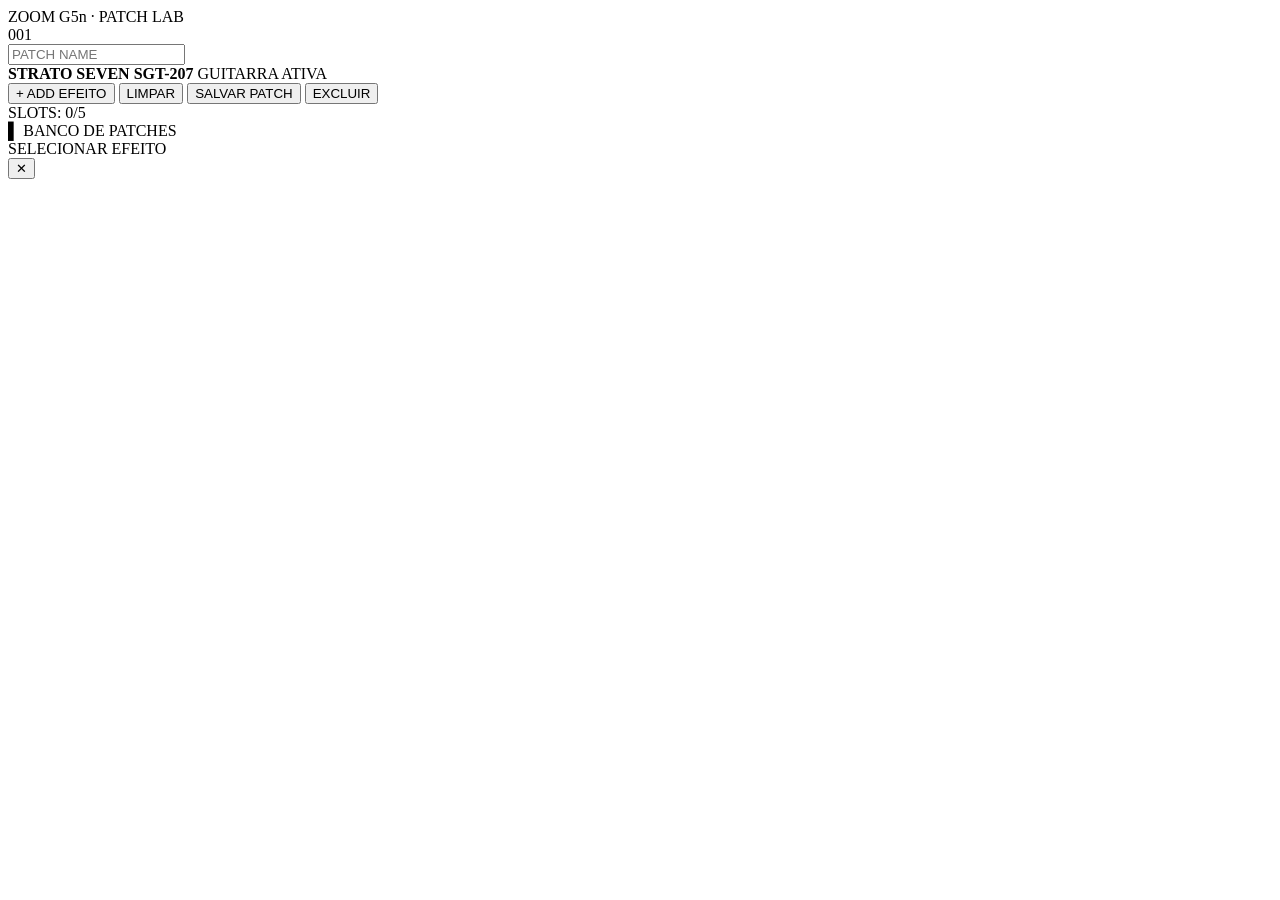
==== index.html @ 00cd1d04 "Update and rename Simulador G5n.html to index.html" ====
<!DOCTYPE html>
<html lang="pt-BR">
<head>
  <meta charset="UTF-8" />
  <meta name="viewport" content="width=device-width, initial-scale=1.0" />
  <title>ZOOM G5n · Patch Lab</title>
  <link rel="stylesheet" href="styles.css" />
</head>
<body>

  <!-- ═══════════════════════════════════════════════════════
       TOPBAR
       ═══════════════════════════════════════════════════════ -->
  <header class="topbar">

    <div class="logo">ZOOM <span>G5n</span> · PATCH LAB</div>

    <div class="patch-name-area">
      <div class="patch-num" id="currentPatchNum">001</div>
      <input
        class="patch-name-input"
        id="patchNameInput"
        type="text"
        placeholder="PATCH NAME"
        maxlength="16"
        autocomplete="off"
        spellcheck="false"
      />
    </div>

    <div class="guitar-badge">
      <strong>STRATO SEVEN SGT-207</strong>
      GUITARRA ATIVA
    </div>

  </header>


  <!-- ═══════════════════════════════════════════════════════
       SIGNAL CHAIN
       ═══════════════════════════════════════════════════════ -->
  <section class="signal-chain" id="signalChain">
    <!-- Renderizado por app.js → renderChain() -->
  </section>


  <!-- ═══════════════════════════════════════════════════════
       BARRA DE CONTROLES
       ═══════════════════════════════════════════════════════ -->
  <div class="controls-row">
    <button class="btn primary" onclick="addSlot()">+ ADD EFEITO</button>
    <button class="btn"         onclick="clearChain()">LIMPAR</button>
    <button class="btn"         onclick="savePatch()">SALVAR PATCH</button>
    <button class="btn danger"  onclick="deleteCurrentPatch()">EXCLUIR</button>

    <div class="slot-counter">
      <span class="slot-counter-label">SLOTS:</span>
      <span class="slot-counter-val" id="slotCount">0/5</span>
    </div>
  </div>


  <!-- ═══════════════════════════════════════════════════════
       BANCO DE PATCHES
       ═══════════════════════════════════════════════════════ -->
  <section class="patch-bank">
    <div class="section-title">▌ BANCO DE PATCHES</div>
    <div class="patch-list" id="patchList">
      <!-- Renderizado por app.js → renderPatchList() -->
    </div>
  </section>


  <!-- ═══════════════════════════════════════════════════════
       MODAL — SELETOR DE EFEITOS
       ═══════════════════════════════════════════════════════ -->
  <div class="modal-overlay hidden" id="modalOverlay">
    <div class="modal" role="dialog" aria-modal="true" aria-label="Selecionar Efeito">

      <div class="modal-header">
        <div class="modal-title">SELECIONAR EFEITO</div>
        <button class="modal-close" onclick="closeModal()" aria-label="Fechar">✕</button>
      </div>

      <!-- Filtros de categoria -->
      <div class="modal-cats" id="modalCats">
        <!-- Renderizado por app.js → renderModalCats() -->
      </div>

      <!-- Grid de efeitos -->
      <div class="fx-grid" id="fxGrid">
        <!-- Renderizado por app.js → renderFxGrid() -->
      </div>

    </div>
  </div>


  <!-- ═══════════════════════════════════════════════════════
       SCRIPTS  (ordem importa)
       ═══════════════════════════════════════════════════════ -->
  <script src="fx-database.js"></script>
  <script src="patches.js"></script>
  <script src="app.js"></script>

</body>
</html>
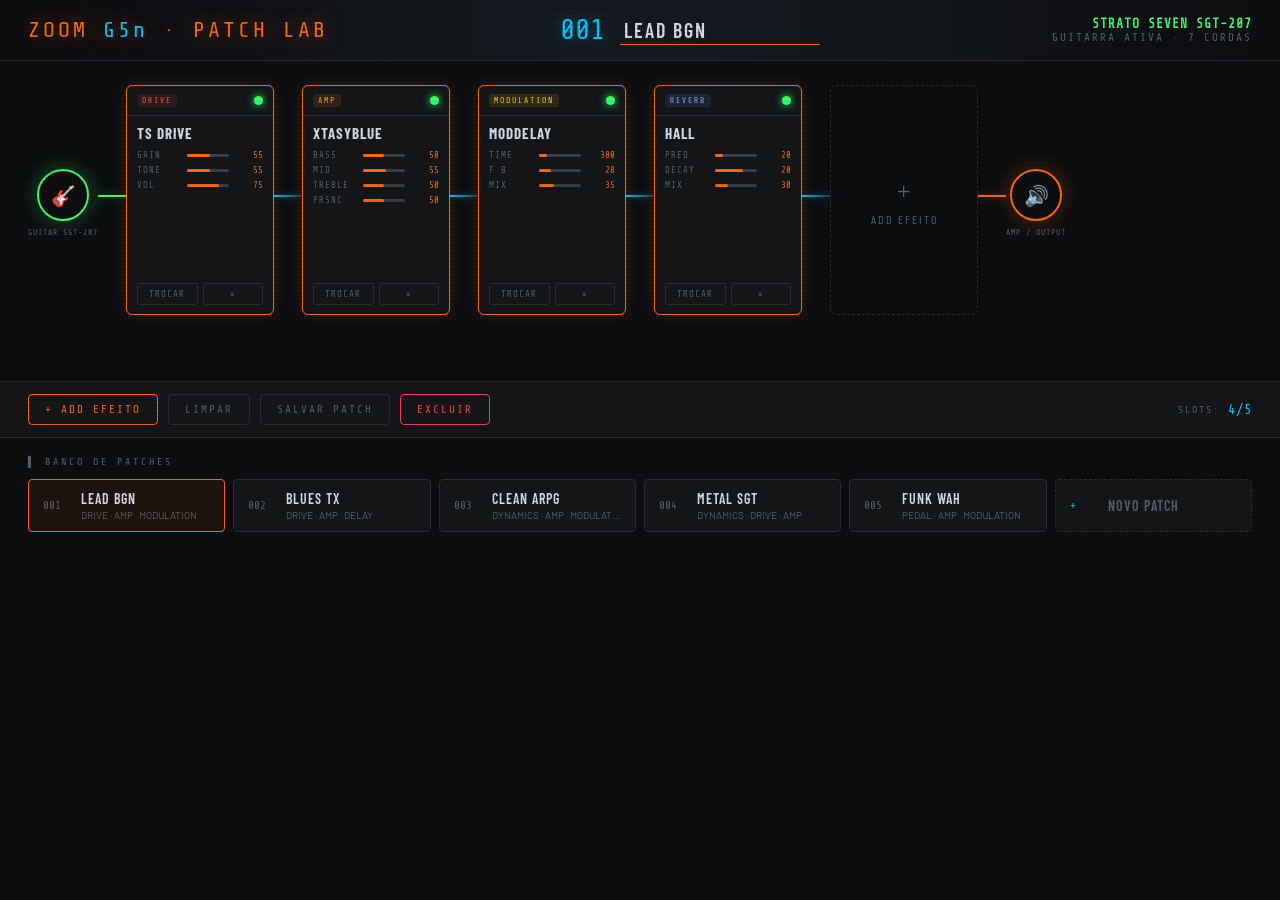
==== commit 3a4715ac: "Update index.html" ====
--- a/index.html
+++ b/index.html
@@ -8,97 +8,55 @@
 </head>
 <body>
 
-  <!-- ═══════════════════════════════════════════════════════
-       TOPBAR
-       ═══════════════════════════════════════════════════════ -->
+  <!-- TOPBAR -->
   <header class="topbar">
-
     <div class="logo">ZOOM <span>G5n</span> · PATCH LAB</div>
-
     <div class="patch-name-area">
       <div class="patch-num" id="currentPatchNum">001</div>
-      <input
-        class="patch-name-input"
-        id="patchNameInput"
-        type="text"
-        placeholder="PATCH NAME"
-        maxlength="16"
-        autocomplete="off"
-        spellcheck="false"
-      />
+      <input class="patch-name-input" id="patchNameInput"
+             type="text" placeholder="PATCH NAME"
+             maxlength="16" autocomplete="off" spellcheck="false" />
     </div>
-
     <div class="guitar-badge">
       <strong>STRATO SEVEN SGT-207</strong>
-      GUITARRA ATIVA
+      GUITARRA ATIVA · 7 CORDAS
     </div>
-
   </header>
 
+  <!-- SIGNAL CHAIN -->
+  <section class="signal-chain" id="signalChain"></section>
 
-  <!-- ═══════════════════════════════════════════════════════
-       SIGNAL CHAIN
-       ═══════════════════════════════════════════════════════ -->
-  <section class="signal-chain" id="signalChain">
-    <!-- Renderizado por app.js → renderChain() -->
-  </section>
-
-
-  <!-- ═══════════════════════════════════════════════════════
-       BARRA DE CONTROLES
-       ═══════════════════════════════════════════════════════ -->
+  <!-- CONTROLS -->
   <div class="controls-row">
     <button class="btn primary" onclick="addSlot()">+ ADD EFEITO</button>
     <button class="btn"         onclick="clearChain()">LIMPAR</button>
     <button class="btn"         onclick="savePatch()">SALVAR PATCH</button>
     <button class="btn danger"  onclick="deleteCurrentPatch()">EXCLUIR</button>
-
     <div class="slot-counter">
       <span class="slot-counter-label">SLOTS:</span>
       <span class="slot-counter-val" id="slotCount">0/5</span>
     </div>
   </div>
 
-
-  <!-- ═══════════════════════════════════════════════════════
-       BANCO DE PATCHES
-       ═══════════════════════════════════════════════════════ -->
+  <!-- PATCH BANK -->
   <section class="patch-bank">
     <div class="section-title">▌ BANCO DE PATCHES</div>
-    <div class="patch-list" id="patchList">
-      <!-- Renderizado por app.js → renderPatchList() -->
-    </div>
+    <div class="patch-list" id="patchList"></div>
   </section>
 
-
-  <!-- ═══════════════════════════════════════════════════════
-       MODAL — SELETOR DE EFEITOS
-       ═══════════════════════════════════════════════════════ -->
+  <!-- MODAL: SELETOR DE EFEITOS -->
   <div class="modal-overlay hidden" id="modalOverlay">
     <div class="modal" role="dialog" aria-modal="true" aria-label="Selecionar Efeito">
-
       <div class="modal-header">
         <div class="modal-title">SELECIONAR EFEITO</div>
         <button class="modal-close" onclick="closeModal()" aria-label="Fechar">✕</button>
       </div>
-
-      <!-- Filtros de categoria -->
-      <div class="modal-cats" id="modalCats">
-        <!-- Renderizado por app.js → renderModalCats() -->
-      </div>
-
-      <!-- Grid de efeitos -->
-      <div class="fx-grid" id="fxGrid">
-        <!-- Renderizado por app.js → renderFxGrid() -->
-      </div>
-
+      <div class="modal-cats" id="modalCats"></div>
+      <div class="fx-grid"    id="fxGrid"></div>
     </div>
   </div>
 
-
-  <!-- ═══════════════════════════════════════════════════════
-       SCRIPTS  (ordem importa)
-       ═══════════════════════════════════════════════════════ -->
+  <!-- SCRIPTS (ordem importa) -->
   <script src="fx-database.js"></script>
   <script src="patches.js"></script>
   <script src="app.js"></script>
--- a/styles.css
+++ b/styles.css
@@ -0,0 +1,635 @@
+/* =============================================================
+   styles.css
+   ZOOM G5n Patch Lab — Estilos principais
+   ============================================================= */
+
+@import url('https://fonts.googleapis.com/css2?family=Share+Tech+Mono&family=Barlow+Condensed:wght@300;400;600;700;900&family=Barlow:wght@300;400;500&display=swap');
+
+/* ─── VARIÁVEIS ─────────────────────────────────────────────── */
+:root {
+  --bg:          #0d0e10;
+  --panel:       #141618;
+  --panel2:      #1a1c1f;
+  --border:      #2a2d33;
+  --accent:      #ff6b00;
+  --accent2:     #00c8ff;
+  --green:       #39ff6a;
+  --red:         #ff3a5c;
+  --yellow:      #ffcc00;
+  --purple:      #cc88ff;
+  --text:        #d8dde8;
+  --muted:       #5a606e;
+  --knob-bg:     #222529;
+  --knob-ring:   #3a3f48;
+  --radius:      6px;
+  --mono:        'Share Tech Mono', monospace;
+  --cond:        'Barlow Condensed', sans-serif;
+  --sans:        'Barlow', sans-serif;
+}
+
+/* ─── RESET & BASE ───────────────────────────────────────────── */
+*, *::before, *::after { box-sizing: border-box; margin: 0; padding: 0; }
+
+html { scroll-behavior: smooth; }
+
+body {
+  background: var(--bg);
+  color: var(--text);
+  font-family: var(--sans);
+  min-height: 100vh;
+  overflow-x: hidden;
+}
+
+/* SCANLINE OVERLAY */
+body::before {
+  content: '';
+  position: fixed; inset: 0;
+  background: repeating-linear-gradient(
+    0deg,
+    transparent,
+    transparent 2px,
+    rgba(0,0,0,0.07) 2px,
+    rgba(0,0,0,0.07) 4px
+  );
+  pointer-events: none;
+  z-index: 9999;
+}
+
+/* ─── TOPBAR ─────────────────────────────────────────────────── */
+.topbar {
+  background: linear-gradient(90deg, #0d0e10 0%, #161a20 50%, #0d0e10 100%);
+  border-bottom: 1px solid var(--border);
+  padding: 14px 28px;
+  display: flex;
+  align-items: center;
+  justify-content: space-between;
+  gap: 16px;
+  flex-wrap: wrap;
+  position: sticky;
+  top: 0;
+  z-index: 100;
+}
+
+.logo {
+  font-family: var(--mono);
+  font-size: 22px;
+  letter-spacing: 3px;
+  color: var(--accent);
+  text-shadow: 0 0 20px rgba(255,107,0,0.5);
+  white-space: nowrap;
+}
+.logo span { color: var(--accent2); }
+
+.guitar-badge {
+  font-family: var(--mono);
+  font-size: 11px;
+  color: var(--muted);
+  letter-spacing: 2px;
+  text-align: right;
+}
+.guitar-badge strong {
+  color: var(--green);
+  font-size: 13px;
+  display: block;
+  letter-spacing: 1px;
+}
+
+.patch-name-area {
+  display: flex;
+  align-items: center;
+  gap: 12px;
+}
+
+.patch-num {
+  font-family: var(--mono);
+  font-size: 28px;
+  color: var(--accent2);
+  text-shadow: 0 0 15px rgba(0,200,255,0.4);
+  min-width: 48px;
+}
+
+.patch-name-input {
+  background: transparent;
+  border: none;
+  border-bottom: 1px solid var(--accent);
+  color: var(--text);
+  font-family: var(--cond);
+  font-size: 20px;
+  font-weight: 600;
+  letter-spacing: 2px;
+  text-transform: uppercase;
+  width: 200px;
+  outline: none;
+  padding: 2px 4px;
+  transition: border-color 0.2s;
+}
+.patch-name-input:focus { border-bottom-color: var(--accent2); }
+.patch-name-input::placeholder { color: var(--muted); }
+
+/* ─── SIGNAL CHAIN ───────────────────────────────────────────── */
+.signal-chain {
+  padding: 24px 28px;
+  display: flex;
+  align-items: flex-start;
+  gap: 0;
+  overflow-x: auto;
+  min-height: 320px;
+  scrollbar-width: thin;
+  scrollbar-color: var(--border) transparent;
+}
+.signal-chain::-webkit-scrollbar { height: 4px; }
+.signal-chain::-webkit-scrollbar-track { background: transparent; }
+.signal-chain::-webkit-scrollbar-thumb { background: var(--border); border-radius: 2px; }
+
+/* ─── NODES (input/output) ───────────────────────────────────── */
+.node-wrap {
+  display: flex;
+  flex-direction: column;
+  align-items: center;
+  flex-shrink: 0;
+  gap: 6px;
+}
+
+.input-node,
+.output-node {
+  width: 52px;
+  height: 52px;
+  border-radius: 50%;
+  display: flex;
+  align-items: center;
+  justify-content: center;
+  font-size: 20px;
+  margin-top: 84px;
+  flex-shrink: 0;
+}
+.input-node {
+  border: 2px solid var(--green);
+  color: var(--green);
+  box-shadow: 0 0 20px rgba(57,255,106,0.3);
+}
+.output-node {
+  border: 2px solid var(--accent);
+  color: var(--accent);
+  box-shadow: 0 0 20px rgba(255,107,0,0.3);
+}
+
+.node-label {
+  font-family: var(--mono);
+  font-size: 8px;
+  color: var(--muted);
+  text-align: center;
+  letter-spacing: 1px;
+  line-height: 1.5;
+}
+
+/* ─── CONNECTORS ─────────────────────────────────────────────── */
+.connector,
+.connector-start,
+.connector-end {
+  height: 2px;
+  flex-shrink: 0;
+  margin-top: 110px; /* alinha com meio dos blocos */
+}
+.connector       { width: 28px; background: linear-gradient(90deg, var(--border), var(--muted)); }
+.connector.active { background: linear-gradient(90deg, var(--accent2), rgba(0,200,255,0.3)); box-shadow: 0 0 8px rgba(0,200,255,0.4); }
+.connector-start { width: 28px; background: var(--green); box-shadow: 0 0 10px rgba(57,255,106,0.5); }
+.connector-end   { width: 28px; background: var(--accent); box-shadow: 0 0 10px rgba(255,107,0,0.5); }
+
+/* ─── FX BLOCK ───────────────────────────────────────────────── */
+.chain-slot { display: flex; align-items: flex-start; flex-shrink: 0; }
+
+.fx-block {
+  width: 148px;
+  min-height: 230px;
+  background: var(--panel);
+  border: 1px solid var(--border);
+  border-radius: var(--radius);
+  display: flex;
+  flex-direction: column;
+  position: relative;
+  cursor: default;
+  overflow: hidden;
+  transition: border-color 0.2s, box-shadow 0.2s;
+}
+.fx-block:hover       { border-color: var(--accent2); box-shadow: 0 0 20px rgba(0,200,255,0.12); }
+.fx-block.on          { border-color: var(--accent);  box-shadow: 0 0 14px rgba(255,107,0,0.18); }
+.fx-block.on:hover    { border-color: var(--accent);  }
+.fx-block.empty       { border-style: dashed; background: rgba(255,255,255,0.015); cursor: default; }
+.fx-block.empty:hover { border-color: var(--muted); box-shadow: none; }
+
+/* header */
+.fx-header {
+  padding: 8px 10px;
+  border-bottom: 1px solid var(--border);
+  display: flex;
+  align-items: center;
+  justify-content: space-between;
+}
+
+/* categoria badge */
+.fx-category {
+  font-family: var(--mono);
+  font-size: 8px;
+  letter-spacing: 2px;
+  text-transform: uppercase;
+  padding: 2px 5px;
+  border-radius: 3px;
+}
+.cat-dynamics   { background: rgba(57,255,106,0.12);  color: var(--green);  }
+.cat-filter     { background: rgba(0,200,255,0.12);   color: var(--accent2);}
+.cat-drive      { background: rgba(255,60,60,0.12);   color: #ff5555;       }
+.cat-amp        { background: rgba(255,150,0,0.12);   color: #ffaa00;       }
+.cat-cabinet    { background: rgba(180,100,255,0.12); color: var(--purple); }
+.cat-modulation { background: rgba(255,200,0,0.12);   color: var(--yellow); }
+.cat-sfx        { background: rgba(255,50,150,0.12);  color: #ff4499;       }
+.cat-delay      { background: rgba(0,200,255,0.12);   color: var(--accent2);}
+.cat-reverb     { background: rgba(100,150,255,0.12); color: #88aaff;       }
+.cat-pedal      { background: rgba(255,107,0,0.12);   color: var(--accent); }
+.cat-rhythm     { background: rgba(57,255,106,0.12);  color: var(--green);  }
+.cat-looper     { background: rgba(255,107,0,0.12);   color: var(--accent); }
+
+/* LED power */
+.power-led {
+  width: 9px; height: 9px;
+  border-radius: 50%;
+  background: var(--muted);
+  border: none;
+  cursor: pointer;
+  transition: background 0.15s, box-shadow 0.15s;
+  flex-shrink: 0;
+}
+.power-led.on { background: var(--green); box-shadow: 0 0 8px var(--green); }
+
+/* nome do efeito */
+.fx-name {
+  font-family: var(--cond);
+  font-size: 15px;
+  font-weight: 700;
+  letter-spacing: 1px;
+  text-transform: uppercase;
+  padding: 8px 10px 4px;
+  color: var(--text);
+}
+
+/* knobs */
+.fx-knobs {
+  padding: 4px 10px 8px;
+  display: flex;
+  flex-direction: column;
+  gap: 5px;
+  flex: 1;
+}
+.knob-row {
+  display: flex;
+  align-items: center;
+  gap: 6px;
+}
+.knob-label {
+  font-family: var(--mono);
+  font-size: 9px;
+  color: var(--muted);
+  letter-spacing: 1px;
+  width: 44px;
+  text-transform: uppercase;
+  flex-shrink: 0;
+  overflow: hidden;
+  text-overflow: ellipsis;
+  white-space: nowrap;
+}
+.knob-track {
+  flex: 1;
+  height: 3px;
+  background: var(--knob-ring);
+  border-radius: 2px;
+  position: relative;
+  cursor: ew-resize;
+  user-select: none;
+}
+.knob-fill {
+  height: 100%;
+  background: var(--accent2);
+  border-radius: 2px;
+  transition: width 0.06s;
+  pointer-events: none;
+}
+.fx-block.on .knob-fill { background: var(--accent); }
+
+.knob-val {
+  font-family: var(--mono);
+  font-size: 9px;
+  color: var(--accent2);
+  width: 28px;
+  text-align: right;
+  flex-shrink: 0;
+}
+.fx-block.on .knob-val { color: var(--accent); }
+
+/* action buttons inside block */
+.fx-actions {
+  padding: 0 10px 9px;
+  display: flex;
+  gap: 5px;
+}
+.fx-action-btn {
+  font-family: var(--mono);
+  font-size: 9px;
+  letter-spacing: 1px;
+  padding: 5px 6px;
+  border: 1px solid var(--border);
+  border-radius: 3px;
+  background: transparent;
+  color: var(--muted);
+  cursor: pointer;
+  text-transform: uppercase;
+  transition: border-color 0.15s, color 0.15s;
+  flex: 1;
+}
+.fx-action-btn:hover      { border-color: var(--accent2); color: var(--accent2); }
+.fx-action-btn.rm:hover   { border-color: var(--red);     color: var(--red);     }
+
+/* ─── ADD BUTTON ─────────────────────────────────────────────── */
+.add-btn {
+  width: 148px;
+  min-height: 230px;
+  border: 1px dashed var(--border);
+  border-radius: var(--radius);
+  background: transparent;
+  color: var(--muted);
+  cursor: pointer;
+  display: flex;
+  flex-direction: column;
+  align-items: center;
+  justify-content: center;
+  gap: 8px;
+  transition: border-color 0.2s, color 0.2s, box-shadow 0.2s;
+  font-family: var(--cond);
+  font-size: 12px;
+  letter-spacing: 2px;
+  text-transform: uppercase;
+}
+.add-btn:hover {
+  border-color: var(--accent2);
+  color: var(--accent2);
+  box-shadow: 0 0 20px rgba(0,200,255,0.08);
+}
+.add-btn .plus { font-size: 30px; font-weight: 300; line-height: 1; }
+
+/* ─── CONTROLS ROW ───────────────────────────────────────────── */
+.controls-row {
+  padding: 12px 28px;
+  display: flex;
+  align-items: center;
+  gap: 10px;
+  border-top: 1px solid var(--border);
+  background: var(--panel);
+  flex-wrap: wrap;
+}
+
+.slot-counter {
+  margin-left: auto;
+  display: flex;
+  align-items: center;
+  gap: 8px;
+}
+.slot-counter-label {
+  font-family: var(--mono);
+  font-size: 10px;
+  color: var(--muted);
+  letter-spacing: 2px;
+}
+.slot-counter-val {
+  font-family: var(--mono);
+  font-size: 14px;
+  color: var(--accent2);
+}
+
+/* ─── BOTÕES GENÉRICOS ───────────────────────────────────────── */
+.btn {
+  font-family: var(--mono);
+  font-size: 11px;
+  letter-spacing: 2px;
+  text-transform: uppercase;
+  padding: 8px 16px;
+  border: 1px solid var(--border);
+  border-radius: 4px;
+  background: transparent;
+  color: var(--muted);
+  cursor: pointer;
+  transition: border-color 0.2s, color 0.2s, background 0.2s;
+  white-space: nowrap;
+}
+.btn:hover         { border-color: var(--accent2); color: var(--accent2); }
+.btn.primary       { border-color: var(--accent);  color: var(--accent);  }
+.btn.primary:hover { background: var(--accent); color: #000; border-color: var(--accent); }
+.btn.danger        { border-color: var(--red);  color: var(--red);  }
+.btn.danger:hover  { background: var(--red); color: #fff; border-color: var(--red); }
+.btn.success       { border-color: var(--green); color: var(--green); background: rgba(57,255,106,0.1); }
+
+/* ─── PATCH BANK ─────────────────────────────────────────────── */
+.patch-bank {
+  padding: 18px 28px 28px;
+  border-top: 1px solid var(--border);
+}
+
+.section-title {
+  font-family: var(--mono);
+  font-size: 10px;
+  letter-spacing: 3px;
+  color: var(--muted);
+  text-transform: uppercase;
+  margin-bottom: 12px;
+}
+
+.patch-list {
+  display: grid;
+  grid-template-columns: repeat(auto-fill, minmax(170px, 1fr));
+  gap: 8px;
+}
+
+.patch-item {
+  background: var(--panel);
+  border: 1px solid var(--border);
+  border-radius: 4px;
+  padding: 10px 14px;
+  cursor: pointer;
+  transition: border-color 0.15s, background 0.15s;
+  display: flex;
+  align-items: center;
+  gap: 10px;
+}
+.patch-item:hover  { border-color: var(--accent2); }
+.patch-item.active { border-color: var(--accent); background: rgba(255,107,0,0.07); }
+
+.patch-num-small {
+  font-family: var(--mono);
+  font-size: 11px;
+  color: var(--muted);
+  min-width: 28px;
+}
+.patch-item-info  { flex: 1; min-width: 0; }
+.patch-item-name {
+  font-family: var(--cond);
+  font-size: 14px;
+  font-weight: 600;
+  letter-spacing: 1px;
+  text-transform: uppercase;
+  color: var(--text);
+  white-space: nowrap;
+  overflow: hidden;
+  text-overflow: ellipsis;
+}
+.patch-item-fx {
+  font-size: 10px;
+  color: var(--muted);
+  white-space: nowrap;
+  overflow: hidden;
+  text-overflow: ellipsis;
+  margin-top: 2px;
+}
+.patch-item.new-patch { border-style: dashed; }
+.patch-item.new-patch .patch-num-small { color: var(--accent2); }
+.patch-item.new-patch .patch-item-name { color: var(--muted); }
+
+/* ─── MODAL ──────────────────────────────────────────────────── */
+.modal-overlay {
+  position: fixed; inset: 0;
+  background: rgba(0,0,0,0.85);
+  z-index: 1000;
+  display: flex;
+  align-items: center;
+  justify-content: center;
+  padding: 20px;
+  backdrop-filter: blur(4px);
+}
+.modal-overlay.hidden { display: none; }
+
+.modal {
+  background: var(--panel);
+  border: 1px solid var(--border);
+  border-radius: 8px;
+  width: 100%;
+  max-width: 780px;
+  max-height: 82vh;
+  overflow-y: auto;
+  box-shadow: 0 24px 64px rgba(0,0,0,0.7);
+  scrollbar-width: thin;
+  scrollbar-color: var(--border) transparent;
+}
+.modal::-webkit-scrollbar { width: 4px; }
+.modal::-webkit-scrollbar-thumb { background: var(--border); border-radius: 2px; }
+
+.modal-header {
+  padding: 16px 20px;
+  border-bottom: 1px solid var(--border);
+  display: flex;
+  align-items: center;
+  justify-content: space-between;
+  position: sticky; top: 0;
+  background: var(--panel);
+  z-index: 1;
+}
+.modal-title {
+  font-family: var(--cond);
+  font-size: 18px;
+  font-weight: 700;
+  letter-spacing: 2px;
+  text-transform: uppercase;
+  color: var(--accent2);
+}
+.modal-close {
+  background: none; border: none;
+  color: var(--muted);
+  font-size: 20px;
+  cursor: pointer; padding: 4px 10px;
+  transition: color 0.15s;
+  border-radius: 3px;
+}
+.modal-close:hover { color: var(--text); background: rgba(255,255,255,0.06); }
+
+.modal-cats {
+  display: flex;
+  gap: 6px;
+  padding: 12px 20px;
+  flex-wrap: wrap;
+  border-bottom: 1px solid var(--border);
+}
+.cat-filter-btn {
+  font-family: var(--mono);
+  font-size: 9px;
+  letter-spacing: 2px;
+  padding: 4px 11px;
+  border-radius: 20px;
+  border: 1px solid var(--border);
+  background: transparent;
+  color: var(--muted);
+  cursor: pointer;
+  transition: border-color 0.15s, color 0.15s;
+  text-transform: uppercase;
+}
+.cat-filter-btn:hover,
+.cat-filter-btn.active { border-color: var(--accent2); color: var(--accent2); }
+
+.fx-grid {
+  display: grid;
+  grid-template-columns: repeat(auto-fill, minmax(210px, 1fr));
+  gap: 8px;
+  padding: 16px 20px;
+}
+
+.fx-option {
+  background: var(--panel2);
+  border: 1px solid var(--border);
+  border-radius: var(--radius);
+  padding: 12px 14px;
+  cursor: pointer;
+  transition: border-color 0.15s, background 0.15s;
+}
+.fx-option:hover { border-color: var(--accent2); background: rgba(0,200,255,0.04); }
+
+.fx-option-name {
+  font-family: var(--cond);
+  font-size: 15px;
+  font-weight: 700;
+  letter-spacing: 1px;
+  text-transform: uppercase;
+  color: var(--text);
+  margin: 6px 0 3px;
+}
+.fx-option-desc {
+  font-size: 11px;
+  color: var(--muted);
+  line-height: 1.4;
+}
+
+/* ─── TOAST ──────────────────────────────────────────────────── */
+.toast {
+  position: fixed;
+  bottom: 28px;
+  left: 50%;
+  transform: translateX(-50%) translateY(20px);
+  background: var(--panel2);
+  border: 1px solid var(--green);
+  color: var(--green);
+  font-family: var(--mono);
+  font-size: 12px;
+  letter-spacing: 2px;
+  padding: 10px 22px;
+  border-radius: 4px;
+  z-index: 9000;
+  opacity: 0;
+  transition: opacity 0.25s, transform 0.25s;
+  pointer-events: none;
+  box-shadow: 0 0 20px rgba(57,255,106,0.2);
+}
+.toast.show { opacity: 1; transform: translateX(-50%) translateY(0); }
+
+/* ─── RESPONSIVE ─────────────────────────────────────────────── */
+@media (max-width: 640px) {
+  .topbar { padding: 12px 16px; }
+  .signal-chain { padding: 16px; }
+  .controls-row { padding: 10px 16px; }
+  .patch-bank { padding: 16px; }
+  .patch-name-input { width: 140px; }
+  .logo { font-size: 17px; }
+  .guitar-badge { display: none; }
+}
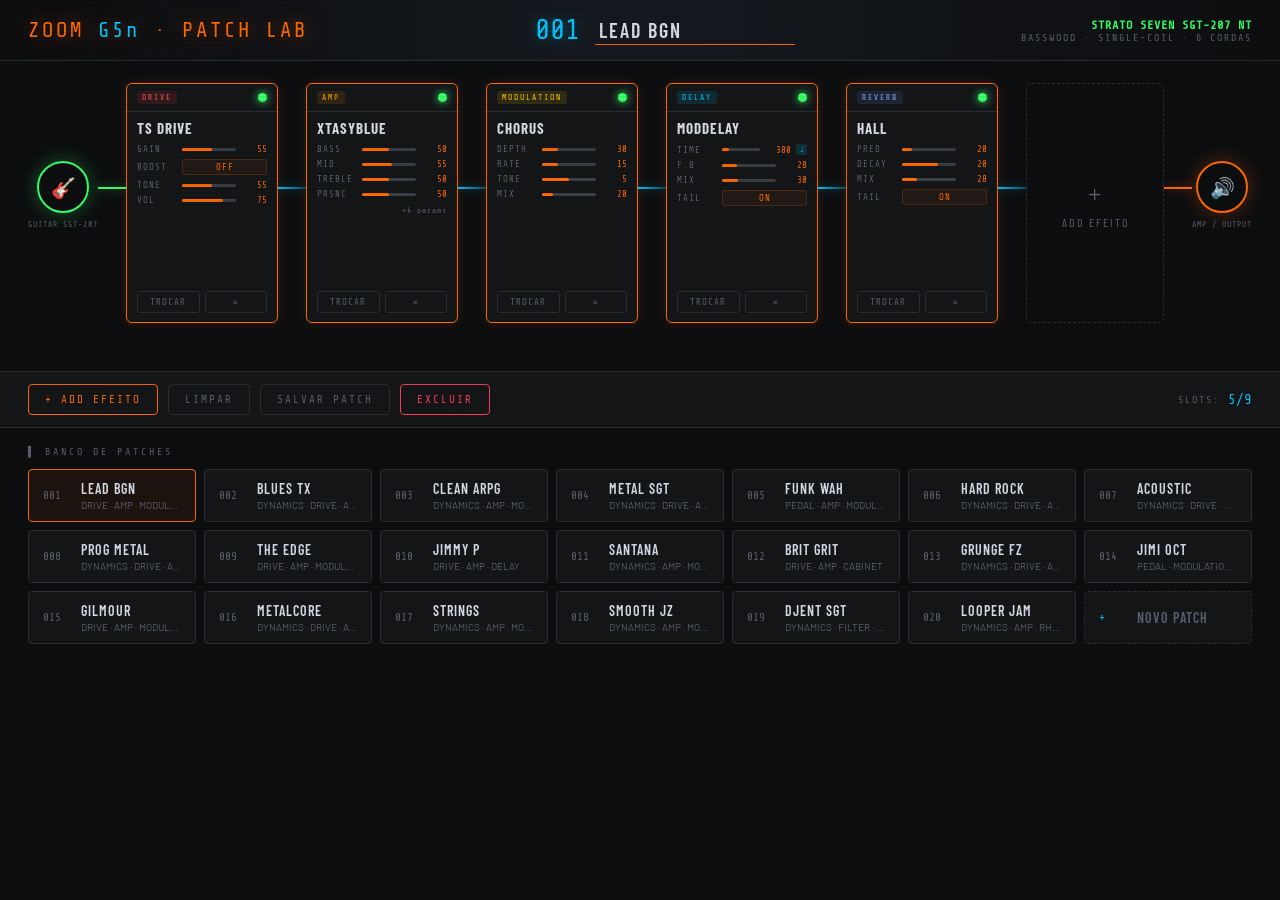
==== commit 7d49fa68: "Add files via upload" ====
--- a/index.html
+++ b/index.html
@@ -18,8 +18,8 @@
              maxlength="16" autocomplete="off" spellcheck="false" />
     </div>
     <div class="guitar-badge">
-      <strong>STRATO SEVEN SGT-207</strong>
-      GUITARRA ATIVA · 7 CORDAS
+      <strong>STRATO SEVEN SGT-207 NT</strong>
+      BASSWOOD · SINGLE-COIL · 6 CORDAS
     </div>
   </header>
 
@@ -34,7 +34,7 @@
     <button class="btn danger"  onclick="deleteCurrentPatch()">EXCLUIR</button>
     <div class="slot-counter">
       <span class="slot-counter-label">SLOTS:</span>
-      <span class="slot-counter-val" id="slotCount">0/5</span>
+      <span class="slot-counter-val" id="slotCount">0/9</span>
     </div>
   </div>
 
@@ -51,6 +51,11 @@
         <div class="modal-title">SELECIONAR EFEITO</div>
         <button class="modal-close" onclick="closeModal()" aria-label="Fechar">✕</button>
       </div>
+      <div class="modal-search">
+        <input type="search" id="fxSearch" class="fx-search-input"
+               placeholder="Buscar efeito por nome..." autocomplete="off"
+               oninput="onFxSearch(this.value)" />
+      </div>
       <div class="modal-cats" id="modalCats"></div>
       <div class="fx-grid"    id="fxGrid"></div>
     </div>
--- a/styles.css
+++ b/styles.css
@@ -1,37 +1,34 @@
 /* =============================================================
    styles.css
-   ZOOM G5n Patch Lab — Estilos principais
+   ZOOM G5n Patch Lab — Estilos completos
    ============================================================= */
 
 @import url('https://fonts.googleapis.com/css2?family=Share+Tech+Mono&family=Barlow+Condensed:wght@300;400;600;700;900&family=Barlow:wght@300;400;500&display=swap');
 
 /* ─── VARIÁVEIS ─────────────────────────────────────────────── */
 :root {
-  --bg:          #0d0e10;
-  --panel:       #141618;
-  --panel2:      #1a1c1f;
-  --border:      #2a2d33;
-  --accent:      #ff6b00;
-  --accent2:     #00c8ff;
-  --green:       #39ff6a;
-  --red:         #ff3a5c;
-  --yellow:      #ffcc00;
-  --purple:      #cc88ff;
-  --text:        #d8dde8;
-  --muted:       #5a606e;
-  --knob-bg:     #222529;
-  --knob-ring:   #3a3f48;
-  --radius:      6px;
-  --mono:        'Share Tech Mono', monospace;
-  --cond:        'Barlow Condensed', sans-serif;
-  --sans:        'Barlow', sans-serif;
-}
-
-/* ─── RESET & BASE ───────────────────────────────────────────── */
+  --bg:       #0d0e10;
+  --panel:    #141618;
+  --panel2:   #1a1c1f;
+  --border:   #2a2d33;
+  --accent:   #ff6b00;
+  --accent2:  #00c8ff;
+  --green:    #39ff6a;
+  --red:      #ff3a5c;
+  --yellow:   #ffcc00;
+  --purple:   #cc88ff;
+  --text:     #d8dde8;
+  --muted:    #5a606e;
+  --knob-ring:#3a3f48;
+  --radius:   6px;
+  --mono:     'Share Tech Mono', monospace;
+  --cond:     'Barlow Condensed', sans-serif;
+  --sans:     'Barlow', sans-serif;
+}
+
+/* ─── RESET ─────────────────────────────────────────────────── */
 *, *::before, *::after { box-sizing: border-box; margin: 0; padding: 0; }
-
 html { scroll-behavior: smooth; }
-
 body {
   background: var(--bg);
   color: var(--text);
@@ -40,24 +37,18 @@
   overflow-x: hidden;
 }
 
-/* SCANLINE OVERLAY */
+/* scanline */
 body::before {
   content: '';
   position: fixed; inset: 0;
-  background: repeating-linear-gradient(
-    0deg,
-    transparent,
-    transparent 2px,
-    rgba(0,0,0,0.07) 2px,
-    rgba(0,0,0,0.07) 4px
-  );
+  background: repeating-linear-gradient(0deg, transparent, transparent 2px, rgba(0,0,0,0.06) 2px, rgba(0,0,0,0.06) 4px);
   pointer-events: none;
   z-index: 9999;
 }
 
 /* ─── TOPBAR ─────────────────────────────────────────────────── */
 .topbar {
-  background: linear-gradient(90deg, #0d0e10 0%, #161a20 50%, #0d0e10 100%);
+  background: linear-gradient(90deg,#0d0e10 0%,#161a20 50%,#0d0e10 100%);
   border-bottom: 1px solid var(--border);
   padding: 14px 28px;
   display: flex;
@@ -65,49 +56,35 @@
   justify-content: space-between;
   gap: 16px;
   flex-wrap: wrap;
-  position: sticky;
-  top: 0;
-  z-index: 100;
-}
-
+  position: sticky; top: 0; z-index: 100;
+}
 .logo {
   font-family: var(--mono);
-  font-size: 22px;
+  font-size: 21px;
   letter-spacing: 3px;
   color: var(--accent);
-  text-shadow: 0 0 20px rgba(255,107,0,0.5);
+  text-shadow: 0 0 20px rgba(255,107,0,.5);
   white-space: nowrap;
 }
 .logo span { color: var(--accent2); }
 
 .guitar-badge {
   font-family: var(--mono);
-  font-size: 11px;
+  font-size: 10px;
   color: var(--muted);
   letter-spacing: 2px;
   text-align: right;
 }
-.guitar-badge strong {
-  color: var(--green);
-  font-size: 13px;
-  display: block;
-  letter-spacing: 1px;
-}
-
-.patch-name-area {
-  display: flex;
-  align-items: center;
-  gap: 12px;
-}
-
+.guitar-badge strong { color: var(--green); font-size: 12px; display: block; letter-spacing: 1px; }
+
+.patch-name-area { display: flex; align-items: center; gap: 12px; }
 .patch-num {
   font-family: var(--mono);
   font-size: 28px;
   color: var(--accent2);
-  text-shadow: 0 0 15px rgba(0,200,255,0.4);
+  text-shadow: 0 0 15px rgba(0,200,255,.4);
   min-width: 48px;
 }
-
 .patch-name-input {
   background: transparent;
   border: none;
@@ -121,371 +98,257 @@
   width: 200px;
   outline: none;
   padding: 2px 4px;
-  transition: border-color 0.2s;
+  transition: border-color .2s;
 }
 .patch-name-input:focus { border-bottom-color: var(--accent2); }
 .patch-name-input::placeholder { color: var(--muted); }
 
 /* ─── SIGNAL CHAIN ───────────────────────────────────────────── */
 .signal-chain {
-  padding: 24px 28px;
+  padding: 22px 28px;
   display: flex;
   align-items: flex-start;
-  gap: 0;
   overflow-x: auto;
-  min-height: 320px;
+  min-height: 310px;
   scrollbar-width: thin;
   scrollbar-color: var(--border) transparent;
 }
 .signal-chain::-webkit-scrollbar { height: 4px; }
-.signal-chain::-webkit-scrollbar-track { background: transparent; }
 .signal-chain::-webkit-scrollbar-thumb { background: var(--border); border-radius: 2px; }
 
-/* ─── NODES (input/output) ───────────────────────────────────── */
-.node-wrap {
-  display: flex;
-  flex-direction: column;
-  align-items: center;
+/* ─── NODES ──────────────────────────────────────────────────── */
+.node-wrap { display: flex; flex-direction: column; align-items: center; flex-shrink: 0; gap: 6px; }
+.input-node, .output-node {
+  width: 52px; height: 52px;
+  border-radius: 50%;
+  display: flex; align-items: center; justify-content: center;
+  font-size: 20px;
+  margin-top: 78px;
   flex-shrink: 0;
-  gap: 6px;
-}
-
-.input-node,
-.output-node {
-  width: 52px;
-  height: 52px;
-  border-radius: 50%;
-  display: flex;
-  align-items: center;
-  justify-content: center;
-  font-size: 20px;
-  margin-top: 84px;
-  flex-shrink: 0;
-}
-.input-node {
-  border: 2px solid var(--green);
-  color: var(--green);
-  box-shadow: 0 0 20px rgba(57,255,106,0.3);
-}
-.output-node {
-  border: 2px solid var(--accent);
-  color: var(--accent);
-  box-shadow: 0 0 20px rgba(255,107,0,0.3);
-}
-
-.node-label {
-  font-family: var(--mono);
-  font-size: 8px;
-  color: var(--muted);
-  text-align: center;
-  letter-spacing: 1px;
-  line-height: 1.5;
-}
+}
+.input-node  { border: 2px solid var(--green);  color: var(--green);  box-shadow: 0 0 20px rgba(57,255,106,.3); }
+.output-node { border: 2px solid var(--accent); color: var(--accent); box-shadow: 0 0 20px rgba(255,107,0,.3); }
+.node-label  { font-family: var(--mono); font-size: 8px; color: var(--muted); text-align: center; letter-spacing: 1px; line-height: 1.5; }
 
 /* ─── CONNECTORS ─────────────────────────────────────────────── */
-.connector,
-.connector-start,
-.connector-end {
-  height: 2px;
-  flex-shrink: 0;
-  margin-top: 110px; /* alinha com meio dos blocos */
-}
-.connector       { width: 28px; background: linear-gradient(90deg, var(--border), var(--muted)); }
-.connector.active { background: linear-gradient(90deg, var(--accent2), rgba(0,200,255,0.3)); box-shadow: 0 0 8px rgba(0,200,255,0.4); }
-.connector-start { width: 28px; background: var(--green); box-shadow: 0 0 10px rgba(57,255,106,0.5); }
-.connector-end   { width: 28px; background: var(--accent); box-shadow: 0 0 10px rgba(255,107,0,0.5); }
+.connector, .connector-start, .connector-end {
+  height: 2px; flex-shrink: 0;
+  margin-top: 104px;
+}
+.connector        { width: 28px; background: linear-gradient(90deg, var(--border), var(--muted)); }
+.connector.active { background: linear-gradient(90deg, var(--accent2), rgba(0,200,255,.3)); box-shadow: 0 0 8px rgba(0,200,255,.4); }
+.connector-start  { width: 28px; background: var(--green);  box-shadow: 0 0 10px rgba(57,255,106,.5); }
+.connector-end    { width: 28px; background: var(--accent); box-shadow: 0 0 10px rgba(255,107,0,.5);  }
 
 /* ─── FX BLOCK ───────────────────────────────────────────────── */
 .chain-slot { display: flex; align-items: flex-start; flex-shrink: 0; }
 
 .fx-block {
-  width: 148px;
-  min-height: 230px;
+  width: 152px;
+  min-height: 240px;
   background: var(--panel);
   border: 1px solid var(--border);
   border-radius: var(--radius);
-  display: flex;
-  flex-direction: column;
-  position: relative;
-  cursor: default;
+  display: flex; flex-direction: column;
   overflow: hidden;
-  transition: border-color 0.2s, box-shadow 0.2s;
-}
-.fx-block:hover       { border-color: var(--accent2); box-shadow: 0 0 20px rgba(0,200,255,0.12); }
-.fx-block.on          { border-color: var(--accent);  box-shadow: 0 0 14px rgba(255,107,0,0.18); }
-.fx-block.on:hover    { border-color: var(--accent);  }
-.fx-block.empty       { border-style: dashed; background: rgba(255,255,255,0.015); cursor: default; }
-.fx-block.empty:hover { border-color: var(--muted); box-shadow: none; }
-
-/* header */
+  transition: border-color .2s, box-shadow .2s;
+}
+.fx-block:hover        { border-color: var(--accent2); box-shadow: 0 0 18px rgba(0,200,255,.12); }
+.fx-block.on           { border-color: var(--accent);  box-shadow: 0 0 12px rgba(255,107,0,.16); }
+.fx-block.on:hover     { border-color: var(--accent); }
+
 .fx-header {
-  padding: 8px 10px;
+  padding: 7px 10px;
   border-bottom: 1px solid var(--border);
-  display: flex;
-  align-items: center;
-  justify-content: space-between;
-}
-
-/* categoria badge */
+  display: flex; align-items: center; justify-content: space-between;
+}
+
+/* Categoria badge */
 .fx-category {
-  font-family: var(--mono);
-  font-size: 8px;
-  letter-spacing: 2px;
-  text-transform: uppercase;
-  padding: 2px 5px;
-  border-radius: 3px;
-}
-.cat-dynamics   { background: rgba(57,255,106,0.12);  color: var(--green);  }
-.cat-filter     { background: rgba(0,200,255,0.12);   color: var(--accent2);}
-.cat-drive      { background: rgba(255,60,60,0.12);   color: #ff5555;       }
-.cat-amp        { background: rgba(255,150,0,0.12);   color: #ffaa00;       }
-.cat-cabinet    { background: rgba(180,100,255,0.12); color: var(--purple); }
-.cat-modulation { background: rgba(255,200,0,0.12);   color: var(--yellow); }
-.cat-sfx        { background: rgba(255,50,150,0.12);  color: #ff4499;       }
-.cat-delay      { background: rgba(0,200,255,0.12);   color: var(--accent2);}
-.cat-reverb     { background: rgba(100,150,255,0.12); color: #88aaff;       }
-.cat-pedal      { background: rgba(255,107,0,0.12);   color: var(--accent); }
-.cat-rhythm     { background: rgba(57,255,106,0.12);  color: var(--green);  }
-.cat-looper     { background: rgba(255,107,0,0.12);   color: var(--accent); }
+  font-family: var(--mono); font-size: 8px;
+  letter-spacing: 2px; text-transform: uppercase;
+  padding: 2px 5px; border-radius: 3px;
+}
+.cat-dynamics   { background: rgba(57,255,106,.12);  color: var(--green);  }
+.cat-filter     { background: rgba(0,200,255,.12);   color: var(--accent2);}
+.cat-drive      { background: rgba(255,60,60,.12);   color: #ff5555;       }
+.cat-amp        { background: rgba(255,150,0,.12);   color: #ffaa00;       }
+.cat-cabinet    { background: rgba(180,100,255,.12); color: var(--purple); }
+.cat-modulation { background: rgba(255,200,0,.12);   color: var(--yellow); }
+.cat-sfx        { background: rgba(255,50,150,.12);  color: #ff4499;       }
+.cat-delay      { background: rgba(0,200,255,.12);   color: var(--accent2);}
+.cat-reverb     { background: rgba(100,150,255,.12); color: #88aaff;       }
+.cat-pedal      { background: rgba(255,107,0,.12);   color: var(--accent); }
+.cat-rhythm     { background: rgba(57,255,106,.12);  color: var(--green);  }
+.cat-looper     { background: rgba(255,107,0,.12);   color: var(--accent); }
 
 /* LED power */
 .power-led {
-  width: 9px; height: 9px;
-  border-radius: 50%;
-  background: var(--muted);
-  border: none;
+  width: 9px; height: 9px; border-radius: 50%;
+  background: var(--muted); border: none;
   cursor: pointer;
-  transition: background 0.15s, box-shadow 0.15s;
+  transition: background .15s, box-shadow .15s;
   flex-shrink: 0;
 }
 .power-led.on { background: var(--green); box-shadow: 0 0 8px var(--green); }
 
-/* nome do efeito */
+/* Nome do efeito */
 .fx-name {
   font-family: var(--cond);
-  font-size: 15px;
-  font-weight: 700;
-  letter-spacing: 1px;
+  font-size: 15px; font-weight: 700;
+  letter-spacing: 1px; text-transform: uppercase;
+  padding: 7px 10px 3px;
+  color: var(--text);
+  white-space: nowrap; overflow: hidden; text-overflow: ellipsis;
+}
+
+/* Knobs */
+.fx-knobs { padding: 4px 10px 6px; display: flex; flex-direction: column; gap: 5px; flex: 1; }
+
+.knob-row { display: flex; align-items: center; gap: 5px; }
+
+.knob-label {
+  font-family: var(--mono); font-size: 9px;
+  color: var(--muted); letter-spacing: 1px;
+  width: 40px; flex-shrink: 0;
   text-transform: uppercase;
-  padding: 8px 10px 4px;
-  color: var(--text);
-}
-
-/* knobs */
-.fx-knobs {
-  padding: 4px 10px 8px;
-  display: flex;
-  flex-direction: column;
-  gap: 5px;
-  flex: 1;
-}
-.knob-row {
-  display: flex;
-  align-items: center;
-  gap: 6px;
-}
-.knob-label {
-  font-family: var(--mono);
-  font-size: 9px;
-  color: var(--muted);
-  letter-spacing: 1px;
-  width: 44px;
-  text-transform: uppercase;
-  flex-shrink: 0;
-  overflow: hidden;
-  text-overflow: ellipsis;
-  white-space: nowrap;
-}
+  overflow: hidden; text-overflow: ellipsis; white-space: nowrap;
+}
+
 .knob-track {
-  flex: 1;
-  height: 3px;
+  flex: 1; height: 3px;
   background: var(--knob-ring);
   border-radius: 2px;
-  position: relative;
   cursor: ew-resize;
   user-select: none;
+  touch-action: none;
 }
 .knob-fill {
   height: 100%;
   background: var(--accent2);
   border-radius: 2px;
-  transition: width 0.06s;
+  transition: width .05s;
   pointer-events: none;
 }
 .fx-block.on .knob-fill { background: var(--accent); }
 
 .knob-val {
-  font-family: var(--mono);
-  font-size: 9px;
+  font-family: var(--mono); font-size: 9px;
+  color: var(--accent2); width: 26px;
+  text-align: right; flex-shrink: 0;
+}
+.fx-block.on .knob-val { color: var(--accent); }
+
+/* Select param (options) */
+.knob-select {
+  flex: 1;
+  font-family: var(--mono); font-size: 9px;
   color: var(--accent2);
-  width: 28px;
-  text-align: right;
+  background: rgba(0,200,255,.06);
+  border: 1px solid rgba(0,200,255,.2);
+  border-radius: 3px;
+  padding: 2px 5px;
+  cursor: pointer;
+  text-align: center;
+  letter-spacing: 1px;
+  text-transform: uppercase;
+  transition: background .15s, border-color .15s;
+  white-space: nowrap; overflow: hidden; text-overflow: ellipsis;
+}
+.knob-select:hover { background: rgba(0,200,255,.14); border-color: var(--accent2); }
+.fx-block.on .knob-select { color: var(--accent); background: rgba(255,107,0,.06); border-color: rgba(255,107,0,.2); }
+.fx-block.on .knob-select:hover { background: rgba(255,107,0,.14); border-color: var(--accent); }
+
+/* Indicadores P / ♩ */
+.param-flag {
+  font-family: var(--mono); font-size: 8px;
+  padding: 1px 3px; border-radius: 2px;
   flex-shrink: 0;
 }
-.fx-block.on .knob-val { color: var(--accent); }
-
-/* action buttons inside block */
-.fx-actions {
-  padding: 0 10px 9px;
-  display: flex;
-  gap: 5px;
-}
+.param-flag.pedal { background: rgba(255,107,0,.15); color: var(--accent); }
+.param-flag.tempo { background: rgba(0,200,255,.15); color: var(--accent2); }
+
+/* Mais parâmetros */
+.params-more {
+  font-family: var(--mono); font-size: 8px;
+  color: var(--muted); text-align: right;
+  letter-spacing: 1px; padding-top: 2px;
+}
+
+/* Ações no bloco */
+.fx-actions { padding: 0 10px 9px; display: flex; gap: 5px; }
 .fx-action-btn {
-  font-family: var(--mono);
-  font-size: 9px;
-  letter-spacing: 1px;
-  padding: 5px 6px;
-  border: 1px solid var(--border);
-  border-radius: 3px;
-  background: transparent;
-  color: var(--muted);
-  cursor: pointer;
-  text-transform: uppercase;
-  transition: border-color 0.15s, color 0.15s;
+  font-family: var(--mono); font-size: 9px;
+  letter-spacing: 1px; padding: 5px 6px;
+  border: 1px solid var(--border); border-radius: 3px;
+  background: transparent; color: var(--muted);
+  cursor: pointer; text-transform: uppercase;
+  transition: border-color .15s, color .15s;
   flex: 1;
 }
-.fx-action-btn:hover      { border-color: var(--accent2); color: var(--accent2); }
-.fx-action-btn.rm:hover   { border-color: var(--red);     color: var(--red);     }
+.fx-action-btn:hover     { border-color: var(--accent2); color: var(--accent2); }
+.fx-action-btn.rm:hover  { border-color: var(--red);     color: var(--red);     }
 
 /* ─── ADD BUTTON ─────────────────────────────────────────────── */
 .add-btn {
-  width: 148px;
-  min-height: 230px;
+  width: 152px; min-height: 240px;
   border: 1px dashed var(--border);
   border-radius: var(--radius);
-  background: transparent;
-  color: var(--muted);
+  background: transparent; color: var(--muted);
   cursor: pointer;
-  display: flex;
-  flex-direction: column;
-  align-items: center;
-  justify-content: center;
+  display: flex; flex-direction: column; align-items: center; justify-content: center;
   gap: 8px;
-  transition: border-color 0.2s, color 0.2s, box-shadow 0.2s;
-  font-family: var(--cond);
-  font-size: 12px;
-  letter-spacing: 2px;
-  text-transform: uppercase;
-}
-.add-btn:hover {
-  border-color: var(--accent2);
-  color: var(--accent2);
-  box-shadow: 0 0 20px rgba(0,200,255,0.08);
-}
+  transition: border-color .2s, color .2s, box-shadow .2s;
+  font-family: var(--cond); font-size: 12px;
+  letter-spacing: 2px; text-transform: uppercase;
+}
+.add-btn:hover { border-color: var(--accent2); color: var(--accent2); box-shadow: 0 0 18px rgba(0,200,255,.07); }
 .add-btn .plus { font-size: 30px; font-weight: 300; line-height: 1; }
 
 /* ─── CONTROLS ROW ───────────────────────────────────────────── */
 .controls-row {
   padding: 12px 28px;
-  display: flex;
-  align-items: center;
-  gap: 10px;
+  display: flex; align-items: center; gap: 10px;
   border-top: 1px solid var(--border);
-  background: var(--panel);
-  flex-wrap: wrap;
-}
-
-.slot-counter {
-  margin-left: auto;
-  display: flex;
-  align-items: center;
-  gap: 8px;
-}
-.slot-counter-label {
-  font-family: var(--mono);
-  font-size: 10px;
-  color: var(--muted);
-  letter-spacing: 2px;
-}
-.slot-counter-val {
-  font-family: var(--mono);
-  font-size: 14px;
-  color: var(--accent2);
-}
+  background: var(--panel); flex-wrap: wrap;
+}
+.slot-counter { margin-left: auto; display: flex; align-items: center; gap: 8px; }
+.slot-counter-label { font-family: var(--mono); font-size: 10px; color: var(--muted); letter-spacing: 2px; }
+.slot-counter-val   { font-family: var(--mono); font-size: 14px; color: var(--accent2); }
 
 /* ─── BOTÕES GENÉRICOS ───────────────────────────────────────── */
 .btn {
-  font-family: var(--mono);
-  font-size: 11px;
-  letter-spacing: 2px;
-  text-transform: uppercase;
+  font-family: var(--mono); font-size: 11px;
+  letter-spacing: 2px; text-transform: uppercase;
   padding: 8px 16px;
-  border: 1px solid var(--border);
-  border-radius: 4px;
-  background: transparent;
-  color: var(--muted);
+  border: 1px solid var(--border); border-radius: 4px;
+  background: transparent; color: var(--muted);
   cursor: pointer;
-  transition: border-color 0.2s, color 0.2s, background 0.2s;
+  transition: border-color .2s, color .2s, background .2s;
   white-space: nowrap;
 }
-.btn:hover         { border-color: var(--accent2); color: var(--accent2); }
-.btn.primary       { border-color: var(--accent);  color: var(--accent);  }
-.btn.primary:hover { background: var(--accent); color: #000; border-color: var(--accent); }
-.btn.danger        { border-color: var(--red);  color: var(--red);  }
-.btn.danger:hover  { background: var(--red); color: #fff; border-color: var(--red); }
-.btn.success       { border-color: var(--green); color: var(--green); background: rgba(57,255,106,0.1); }
+.btn:hover        { border-color: var(--accent2); color: var(--accent2); }
+.btn.primary      { border-color: var(--accent); color: var(--accent); }
+.btn.primary:hover{ background: var(--accent); color: #000; border-color: var(--accent); }
+.btn.danger       { border-color: var(--red); color: var(--red); }
+.btn.danger:hover { background: var(--red); color: #fff; }
 
 /* ─── PATCH BANK ─────────────────────────────────────────────── */
-.patch-bank {
-  padding: 18px 28px 28px;
-  border-top: 1px solid var(--border);
-}
-
-.section-title {
-  font-family: var(--mono);
-  font-size: 10px;
-  letter-spacing: 3px;
-  color: var(--muted);
-  text-transform: uppercase;
-  margin-bottom: 12px;
-}
-
-.patch-list {
-  display: grid;
-  grid-template-columns: repeat(auto-fill, minmax(170px, 1fr));
-  gap: 8px;
-}
-
+.patch-bank { padding: 18px 28px 32px; border-top: 1px solid var(--border); }
+.section-title { font-family: var(--mono); font-size: 10px; letter-spacing: 3px; color: var(--muted); text-transform: uppercase; margin-bottom: 12px; }
+.patch-list { display: grid; grid-template-columns: repeat(auto-fill, minmax(168px,1fr)); gap: 8px; }
 .patch-item {
-  background: var(--panel);
-  border: 1px solid var(--border);
-  border-radius: 4px;
-  padding: 10px 14px;
-  cursor: pointer;
-  transition: border-color 0.15s, background 0.15s;
-  display: flex;
-  align-items: center;
-  gap: 10px;
+  background: var(--panel); border: 1px solid var(--border); border-radius: 4px;
+  padding: 10px 14px; cursor: pointer;
+  transition: border-color .15s, background .15s;
+  display: flex; align-items: center; gap: 10px;
 }
 .patch-item:hover  { border-color: var(--accent2); }
-.patch-item.active { border-color: var(--accent); background: rgba(255,107,0,0.07); }
-
-.patch-num-small {
-  font-family: var(--mono);
-  font-size: 11px;
-  color: var(--muted);
-  min-width: 28px;
-}
-.patch-item-info  { flex: 1; min-width: 0; }
-.patch-item-name {
-  font-family: var(--cond);
-  font-size: 14px;
-  font-weight: 600;
-  letter-spacing: 1px;
-  text-transform: uppercase;
-  color: var(--text);
-  white-space: nowrap;
-  overflow: hidden;
-  text-overflow: ellipsis;
-}
-.patch-item-fx {
-  font-size: 10px;
-  color: var(--muted);
-  white-space: nowrap;
-  overflow: hidden;
-  text-overflow: ellipsis;
-  margin-top: 2px;
-}
+.patch-item.active { border-color: var(--accent); background: rgba(255,107,0,.07); }
+.patch-num-small   { font-family: var(--mono); font-size: 11px; color: var(--muted); min-width: 28px; }
+.patch-item-info   { flex: 1; min-width: 0; }
+.patch-item-name   { font-family: var(--cond); font-size: 14px; font-weight: 600; letter-spacing: 1px; text-transform: uppercase; color: var(--text); white-space: nowrap; overflow: hidden; text-overflow: ellipsis; }
+.patch-item-fx     { font-size: 10px; color: var(--muted); white-space: nowrap; overflow: hidden; text-overflow: ellipsis; margin-top: 2px; }
 .patch-item.new-patch { border-style: dashed; }
 .patch-item.new-patch .patch-num-small { color: var(--accent2); }
 .patch-item.new-patch .patch-item-name { color: var(--muted); }
@@ -493,143 +356,108 @@
 /* ─── MODAL ──────────────────────────────────────────────────── */
 .modal-overlay {
   position: fixed; inset: 0;
-  background: rgba(0,0,0,0.85);
+  background: rgba(0,0,0,.85);
   z-index: 1000;
-  display: flex;
-  align-items: center;
-  justify-content: center;
+  display: flex; align-items: center; justify-content: center;
   padding: 20px;
   backdrop-filter: blur(4px);
 }
 .modal-overlay.hidden { display: none; }
 
 .modal {
-  background: var(--panel);
-  border: 1px solid var(--border);
-  border-radius: 8px;
-  width: 100%;
-  max-width: 780px;
-  max-height: 82vh;
+  background: var(--panel); border: 1px solid var(--border); border-radius: 8px;
+  width: 100%; max-width: 800px; max-height: 84vh;
   overflow-y: auto;
-  box-shadow: 0 24px 64px rgba(0,0,0,0.7);
-  scrollbar-width: thin;
-  scrollbar-color: var(--border) transparent;
+  box-shadow: 0 24px 64px rgba(0,0,0,.7);
+  scrollbar-width: thin; scrollbar-color: var(--border) transparent;
 }
 .modal::-webkit-scrollbar { width: 4px; }
 .modal::-webkit-scrollbar-thumb { background: var(--border); border-radius: 2px; }
 
 .modal-header {
-  padding: 16px 20px;
+  padding: 16px 20px; border-bottom: 1px solid var(--border);
+  display: flex; align-items: center; justify-content: space-between;
+  position: sticky; top: 0; background: var(--panel); z-index: 1;
+}
+.modal-title { font-family: var(--cond); font-size: 18px; font-weight: 700; letter-spacing: 2px; text-transform: uppercase; color: var(--accent2); }
+.modal-close { background: none; border: none; color: var(--muted); font-size: 20px; cursor: pointer; padding: 4px 10px; transition: color .15s; border-radius: 3px; }
+.modal-close:hover { color: var(--text); background: rgba(255,255,255,.06); }
+
+/* Search bar in modal */
+.modal-search {
+  padding: 12px 20px 0;
   border-bottom: 1px solid var(--border);
-  display: flex;
-  align-items: center;
-  justify-content: space-between;
-  position: sticky; top: 0;
-  background: var(--panel);
-  z-index: 1;
-}
-.modal-title {
-  font-family: var(--cond);
-  font-size: 18px;
-  font-weight: 700;
-  letter-spacing: 2px;
-  text-transform: uppercase;
-  color: var(--accent2);
-}
-.modal-close {
-  background: none; border: none;
-  color: var(--muted);
-  font-size: 20px;
-  cursor: pointer; padding: 4px 10px;
-  transition: color 0.15s;
-  border-radius: 3px;
-}
-.modal-close:hover { color: var(--text); background: rgba(255,255,255,0.06); }
-
-.modal-cats {
-  display: flex;
-  gap: 6px;
-  padding: 12px 20px;
-  flex-wrap: wrap;
-  border-bottom: 1px solid var(--border);
-}
-.cat-filter-btn {
-  font-family: var(--mono);
-  font-size: 9px;
-  letter-spacing: 2px;
-  padding: 4px 11px;
-  border-radius: 20px;
-  border: 1px solid var(--border);
-  background: transparent;
-  color: var(--muted);
-  cursor: pointer;
-  transition: border-color 0.15s, color 0.15s;
-  text-transform: uppercase;
-}
-.cat-filter-btn:hover,
-.cat-filter-btn.active { border-color: var(--accent2); color: var(--accent2); }
-
-.fx-grid {
-  display: grid;
-  grid-template-columns: repeat(auto-fill, minmax(210px, 1fr));
-  gap: 8px;
-  padding: 16px 20px;
-}
-
-.fx-option {
+}
+.fx-search-input {
+  width: 100%;
   background: var(--panel2);
   border: 1px solid var(--border);
-  border-radius: var(--radius);
-  padding: 12px 14px;
-  cursor: pointer;
-  transition: border-color 0.15s, background 0.15s;
-}
-.fx-option:hover { border-color: var(--accent2); background: rgba(0,200,255,0.04); }
-
-.fx-option-name {
-  font-family: var(--cond);
-  font-size: 15px;
-  font-weight: 700;
+  border-radius: 4px;
+  color: var(--text);
+  font-family: var(--mono);
+  font-size: 13px;
   letter-spacing: 1px;
-  text-transform: uppercase;
-  color: var(--text);
-  margin: 6px 0 3px;
-}
-.fx-option-desc {
-  font-size: 11px;
+  padding: 10px 14px;
+  outline: none;
+  transition: border-color .2s;
+}
+.fx-search-input:focus {
+  border-color: var(--accent2);
+  box-shadow: 0 0 0 2px rgba(0,200,255,.15);
+}
+.fx-search-input::placeholder {
   color: var(--muted);
-  line-height: 1.4;
-}
+}
+
+.modal-cats { display: flex; gap: 6px; padding: 12px 20px; flex-wrap: wrap; border-bottom: 1px solid var(--border); }
+.cat-filter-btn {
+  font-family: var(--mono); font-size: 9px; letter-spacing: 1px;
+  padding: 4px 10px; border-radius: 20px;
+  border: 1px solid var(--border); background: transparent; color: var(--muted);
+  cursor: pointer; transition: border-color .15s, color .15s; text-transform: uppercase;
+  display: flex; align-items: center; gap: 4px;
+}
+.cat-filter-btn:hover, .cat-filter-btn.active { border-color: var(--accent2); color: var(--accent2); }
+.cat-count { font-size: 8px; opacity: .6; }
+
+.fx-grid {
+  display: grid; grid-template-columns: repeat(auto-fill, minmax(210px,1fr));
+  gap: 8px; padding: 16px 20px;
+}
+.fx-option {
+  background: var(--panel2); border: 1px solid var(--border);
+  border-radius: var(--radius); padding: 12px 14px;
+  cursor: pointer; transition: border-color .15s, background .15s;
+}
+.fx-option:hover { border-color: var(--accent2); background: rgba(0,200,255,.04); }
+.fx-option-header { display: flex; align-items: center; gap: 6px; margin-bottom: 5px; }
+.fx-option-name   { font-family: var(--cond); font-size: 15px; font-weight: 700; letter-spacing: 1px; text-transform: uppercase; color: var(--text); margin-bottom: 3px; }
+.fx-option-desc   { font-size: 11px; color: var(--muted); line-height: 1.4; margin-bottom: 4px; }
+.fx-option-params { font-family: var(--mono); font-size: 8px; color: var(--border); letter-spacing: 1px; text-transform: uppercase; }
 
 /* ─── TOAST ──────────────────────────────────────────────────── */
 .toast {
-  position: fixed;
-  bottom: 28px;
-  left: 50%;
+  position: fixed; bottom: 28px; left: 50%;
   transform: translateX(-50%) translateY(20px);
-  background: var(--panel2);
-  border: 1px solid var(--green);
-  color: var(--green);
-  font-family: var(--mono);
-  font-size: 12px;
-  letter-spacing: 2px;
-  padding: 10px 22px;
-  border-radius: 4px;
-  z-index: 9000;
-  opacity: 0;
-  transition: opacity 0.25s, transform 0.25s;
-  pointer-events: none;
-  box-shadow: 0 0 20px rgba(57,255,106,0.2);
+  background: var(--panel2); border: 1px solid var(--green);
+  color: var(--green); font-family: var(--mono); font-size: 12px;
+  letter-spacing: 2px; padding: 10px 22px; border-radius: 4px;
+  z-index: 9000; opacity: 0;
+  transition: opacity .25s, transform .25s;
+  pointer-events: none; box-shadow: 0 0 20px rgba(57,255,106,.2);
+  text-transform: uppercase;
 }
 .toast.show { opacity: 1; transform: translateX(-50%) translateY(0); }
 
 /* ─── RESPONSIVE ─────────────────────────────────────────────── */
 @media (max-width: 640px) {
   .topbar { padding: 12px 16px; }
-  .signal-chain { padding: 16px; }
+  .signal-chain { padding: 14px; }
   .controls-row { padding: 10px 16px; }
-  .patch-bank { padding: 16px; }
-  .patch-name-input { width: 140px; }
-  .logo { font-size: 17px; }
+  .patch-bank { padding: 14px 16px 24px; }
+  .patch-name-input { width: 130px; }
+  .logo { font-size: 16px; }
   .guitar-badge { display: none; }
-}
+  .fx-block { width: 136px; }
+  .add-btn { width: 136px; }
+}
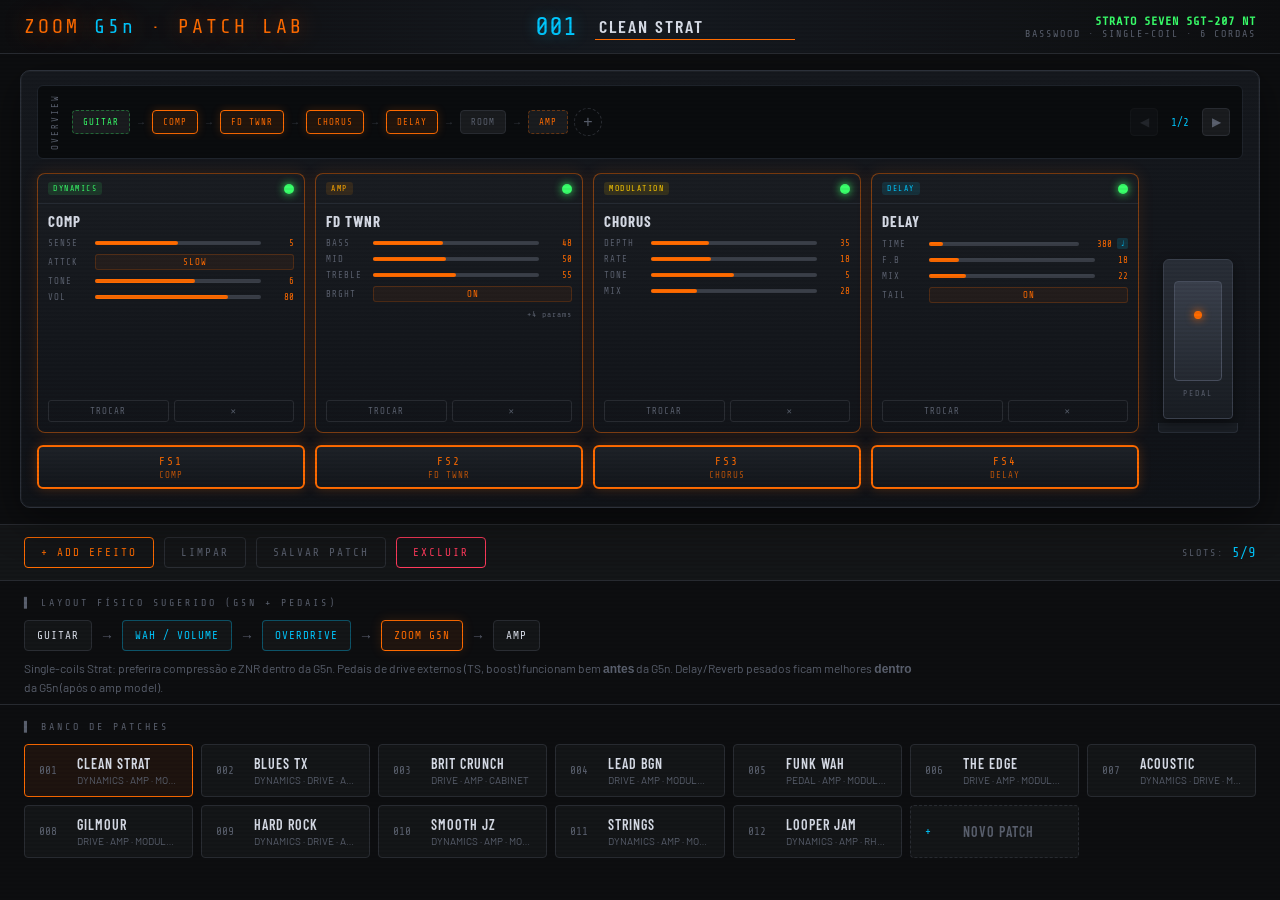
==== commit 7d192572: "Add files via upload" ====
--- a/index.html
+++ b/index.html
@@ -23,8 +23,42 @@
     </div>
   </header>
 
-  <!-- SIGNAL CHAIN -->
-  <section class="signal-chain" id="signalChain"></section>
+  <!-- ═══ HARDWARE PANEL (estilo G5n) ═══ -->
+  <section class="hw-panel">
+
+    <!-- OVERVIEW DISPLAY -->
+    <div class="overview-bar">
+      <div class="overview-label">OVERVIEW</div>
+      <div class="overview-chain" id="overviewChain"></div>
+      <div class="overview-nav">
+        <button class="ov-nav-btn" id="unitPagePrev" onclick="shiftUnitPage(-1)" title="Unidades anteriores">◀</button>
+        <span class="ov-page" id="unitPageLabel">1/1</span>
+        <button class="ov-nav-btn" id="unitPageNext" onclick="shiftUnitPage(1)" title="Próximas unidades">▶</button>
+      </div>
+    </div>
+
+    <!-- 4 UNIT DISPLAYS + FOOTSWITCHES + PEDAL -->
+    <div class="units-row">
+      <div class="units-grid" id="unitsGrid">
+        <!-- preenchido por JS: até 4 units visíveis -->
+      </div>
+
+      <!-- Expression Pedal visual -->
+      <div class="exp-pedal" title="Pedal de expressão">
+        <div class="exp-pedal-body">
+          <div class="exp-pedal-surface" id="expPedalSurface"></div>
+          <div class="exp-pedal-label">PEDAL</div>
+        </div>
+        <div class="exp-pedal-base"></div>
+      </div>
+    </div>
+
+    <!-- FOOTSWITCH ROW -->
+    <div class="fs-row" id="fsRow">
+      <!-- FS1–FS4 preenchidos por JS -->
+    </div>
+
+  </section>
 
   <!-- CONTROLS -->
   <div class="controls-row">
@@ -37,6 +71,27 @@
       <span class="slot-counter-val" id="slotCount">0/9</span>
     </div>
   </div>
+
+  <!-- DICA PEDALBOARD FÍSICO -->
+  <section class="board-tip">
+    <div class="section-title">▌ LAYOUT FÍSICO SUGERIDO (G5n + pedais)</div>
+    <div class="board-flow">
+      <span class="board-node">GUITAR</span>
+      <span class="board-arrow">→</span>
+      <span class="board-node ext">WAH / VOLUME</span>
+      <span class="board-arrow">→</span>
+      <span class="board-node ext">OVERDRIVE</span>
+      <span class="board-arrow">→</span>
+      <span class="board-node g5n">ZOOM G5n</span>
+      <span class="board-arrow">→</span>
+      <span class="board-node">AMP</span>
+    </div>
+    <p class="board-note">
+      Single-coils Strat: preferira compressão e ZNR dentro da G5n.
+      Pedais de drive externos (TS, boost) funcionam bem <strong>antes</strong> da G5n.
+      Delay/Reverb pesados ficam melhores <strong>dentro</strong> da G5n (após o amp model).
+    </p>
+  </section>
 
   <!-- PATCH BANK -->
   <section class="patch-bank">
@@ -57,11 +112,10 @@
                oninput="onFxSearch(this.value)" />
       </div>
       <div class="modal-cats" id="modalCats"></div>
-      <div class="fx-grid"    id="fxGrid"></div>
+      <div class="fx-grid" id="fxGrid"></div>
     </div>
   </div>
 
-  <!-- SCRIPTS (ordem importa) -->
   <script src="fx-database.js"></script>
   <script src="patches.js"></script>
   <script src="app.js"></script>
--- a/styles.css
+++ b/styles.css
@@ -1,15 +1,15 @@
 /* =============================================================
    styles.css
-   ZOOM G5n Patch Lab — Estilos completos
+   ZOOM G5n Patch Lab — Layout estilo hardware
    ============================================================= */
 
 @import url('https://fonts.googleapis.com/css2?family=Share+Tech+Mono&family=Barlow+Condensed:wght@300;400;600;700;900&family=Barlow:wght@300;400;500&display=swap');
 
-/* ─── VARIÁVEIS ─────────────────────────────────────────────── */
 :root {
   --bg:       #0d0e10;
   --panel:    #141618;
   --panel2:   #1a1c1f;
+  --panel3:   #101214;
   --border:   #2a2d33;
   --accent:   #ff6b00;
   --accent2:  #00c8ff;
@@ -24,9 +24,10 @@
   --mono:     'Share Tech Mono', monospace;
   --cond:     'Barlow Condensed', sans-serif;
   --sans:     'Barlow', sans-serif;
-}
-
-/* ─── RESET ─────────────────────────────────────────────────── */
+  --hw-metal: #1e2228;
+  --hw-edge:  #2c313a;
+}
+
 *, *::before, *::after { box-sizing: border-box; margin: 0; padding: 0; }
 html { scroll-behavior: smooth; }
 body {
@@ -36,12 +37,10 @@
   min-height: 100vh;
   overflow-x: hidden;
 }
-
-/* scanline */
 body::before {
   content: '';
   position: fixed; inset: 0;
-  background: repeating-linear-gradient(0deg, transparent, transparent 2px, rgba(0,0,0,0.06) 2px, rgba(0,0,0,0.06) 4px);
+  background: repeating-linear-gradient(0deg, transparent, transparent 2px, rgba(0,0,0,0.05) 2px, rgba(0,0,0,0.05) 4px);
   pointer-events: none;
   z-index: 9999;
 }
@@ -50,7 +49,7 @@
 .topbar {
   background: linear-gradient(90deg,#0d0e10 0%,#161a20 50%,#0d0e10 100%);
   border-bottom: 1px solid var(--border);
-  padding: 14px 28px;
+  padding: 12px 24px;
   display: flex;
   align-items: center;
   justify-content: space-between;
@@ -60,7 +59,7 @@
 }
 .logo {
   font-family: var(--mono);
-  font-size: 21px;
+  font-size: 20px;
   letter-spacing: 3px;
   color: var(--accent);
   text-shadow: 0 0 20px rgba(255,107,0,.5);
@@ -80,7 +79,7 @@
 .patch-name-area { display: flex; align-items: center; gap: 12px; }
 .patch-num {
   font-family: var(--mono);
-  font-size: 28px;
+  font-size: 26px;
   color: var(--accent2);
   text-shadow: 0 0 15px rgba(0,200,255,.4);
   min-width: 48px;
@@ -91,83 +90,202 @@
   border-bottom: 1px solid var(--accent);
   color: var(--text);
   font-family: var(--cond);
-  font-size: 20px;
+  font-size: 18px;
   font-weight: 600;
   letter-spacing: 2px;
   text-transform: uppercase;
   width: 200px;
   outline: none;
   padding: 2px 4px;
-  transition: border-color .2s;
 }
 .patch-name-input:focus { border-bottom-color: var(--accent2); }
 .patch-name-input::placeholder { color: var(--muted); }
 
-/* ─── SIGNAL CHAIN ───────────────────────────────────────────── */
-.signal-chain {
-  padding: 22px 28px;
-  display: flex;
-  align-items: flex-start;
+/* ══════════════════════════════════════════════════════════════
+   HARDWARE PANEL
+   ══════════════════════════════════════════════════════════════ */
+.hw-panel {
+  margin: 16px 20px;
+  background: linear-gradient(180deg, #16191e 0%, #101318 100%);
+  border: 1px solid var(--hw-edge);
+  border-radius: 10px;
+  box-shadow:
+    0 0 0 1px rgba(255,255,255,0.03) inset,
+    0 12px 40px rgba(0,0,0,0.45);
+  padding: 14px 16px 18px;
+  position: relative;
+}
+
+/* OVERVIEW */
+.overview-bar {
+  display: flex;
+  align-items: center;
+  gap: 12px;
+  background: #0a0c0e;
+  border: 1px solid #1f242c;
+  border-radius: 6px;
+  padding: 8px 12px;
+  margin-bottom: 14px;
+  min-height: 52px;
+}
+.overview-label {
+  font-family: var(--mono);
+  font-size: 9px;
+  letter-spacing: 2px;
+  color: var(--muted);
+  writing-mode: vertical-rl;
+  transform: rotate(180deg);
+  flex-shrink: 0;
+}
+.overview-chain {
+  display: flex;
+  align-items: center;
+  gap: 6px;
+  flex: 1;
   overflow-x: auto;
-  min-height: 310px;
+  padding: 4px 0;
   scrollbar-width: thin;
   scrollbar-color: var(--border) transparent;
 }
-.signal-chain::-webkit-scrollbar { height: 4px; }
-.signal-chain::-webkit-scrollbar-thumb { background: var(--border); border-radius: 2px; }
-
-/* ─── NODES ──────────────────────────────────────────────────── */
-.node-wrap { display: flex; flex-direction: column; align-items: center; flex-shrink: 0; gap: 6px; }
-.input-node, .output-node {
-  width: 52px; height: 52px;
+.overview-chain::-webkit-scrollbar { height: 3px; }
+.overview-chain::-webkit-scrollbar-thumb { background: var(--border); }
+
+.ov-node {
+  flex-shrink: 0;
+  font-family: var(--mono);
+  font-size: 9px;
+  letter-spacing: 1px;
+  padding: 6px 10px;
+  border-radius: 4px;
+  border: 1px solid var(--border);
+  background: var(--panel2);
+  color: var(--muted);
+  cursor: pointer;
+  text-transform: uppercase;
+  transition: border-color .15s, color .15s, background .15s;
+  white-space: nowrap;
+}
+.ov-node:hover { border-color: var(--accent2); color: var(--accent2); }
+.ov-node.active {
+  border-color: var(--accent);
+  color: var(--accent);
+  background: rgba(255,107,0,.1);
+  box-shadow: 0 0 10px rgba(255,107,0,.2);
+}
+.ov-node.off { opacity: 0.45; }
+.ov-node.io {
+  border-style: dashed;
+  color: var(--green);
+  border-color: rgba(57,255,106,.35);
+  cursor: default;
+}
+.ov-node.io.out { color: var(--accent); border-color: rgba(255,107,0,.35); }
+.ov-arrow {
+  color: var(--muted);
+  font-size: 10px;
+  flex-shrink: 0;
+  opacity: 0.5;
+}
+.ov-add {
+  flex-shrink: 0;
+  width: 28px; height: 28px;
   border-radius: 50%;
+  border: 1px dashed var(--border);
+  background: transparent;
+  color: var(--muted);
+  cursor: pointer;
+  font-size: 16px;
+  line-height: 1;
   display: flex; align-items: center; justify-content: center;
-  font-size: 20px;
-  margin-top: 78px;
+  transition: border-color .15s, color .15s;
+}
+.ov-add:hover { border-color: var(--accent2); color: var(--accent2); }
+
+.overview-nav {
+  display: flex;
+  align-items: center;
+  gap: 6px;
   flex-shrink: 0;
 }
-.input-node  { border: 2px solid var(--green);  color: var(--green);  box-shadow: 0 0 20px rgba(57,255,106,.3); }
-.output-node { border: 2px solid var(--accent); color: var(--accent); box-shadow: 0 0 20px rgba(255,107,0,.3); }
-.node-label  { font-family: var(--mono); font-size: 8px; color: var(--muted); text-align: center; letter-spacing: 1px; line-height: 1.5; }
-
-/* ─── CONNECTORS ─────────────────────────────────────────────── */
-.connector, .connector-start, .connector-end {
-  height: 2px; flex-shrink: 0;
-  margin-top: 104px;
-}
-.connector        { width: 28px; background: linear-gradient(90deg, var(--border), var(--muted)); }
-.connector.active { background: linear-gradient(90deg, var(--accent2), rgba(0,200,255,.3)); box-shadow: 0 0 8px rgba(0,200,255,.4); }
-.connector-start  { width: 28px; background: var(--green);  box-shadow: 0 0 10px rgba(57,255,106,.5); }
-.connector-end    { width: 28px; background: var(--accent); box-shadow: 0 0 10px rgba(255,107,0,.5);  }
-
-/* ─── FX BLOCK ───────────────────────────────────────────────── */
-.chain-slot { display: flex; align-items: flex-start; flex-shrink: 0; }
-
-.fx-block {
-  width: 152px;
-  min-height: 240px;
-  background: var(--panel);
+.ov-nav-btn {
+  width: 28px; height: 28px;
+  border-radius: 4px;
   border: 1px solid var(--border);
-  border-radius: var(--radius);
-  display: flex; flex-direction: column;
+  background: var(--panel2);
+  color: var(--muted);
+  cursor: pointer;
+  font-size: 12px;
+  transition: border-color .15s, color .15s;
+}
+.ov-nav-btn:hover:not(:disabled) { border-color: var(--accent2); color: var(--accent2); }
+.ov-nav-btn:disabled { opacity: 0.3; cursor: default; }
+.ov-page {
+  font-family: var(--mono);
+  font-size: 11px;
+  color: var(--accent2);
+  min-width: 32px;
+  text-align: center;
+}
+
+/* UNITS ROW */
+.units-row {
+  display: flex;
+  gap: 14px;
+  align-items: stretch;
+}
+.units-grid {
+  display: grid;
+  grid-template-columns: repeat(4, 1fr);
+  gap: 10px;
+  flex: 1;
+  min-width: 0;
+}
+
+/* UNIT CARD (stompbox style) */
+.unit-card {
+  background: linear-gradient(180deg, #1a1d22 0%, #12151a 100%);
+  border: 1px solid #2a2f38;
+  border-radius: 8px;
+  display: flex;
+  flex-direction: column;
+  min-height: 260px;
   overflow: hidden;
   transition: border-color .2s, box-shadow .2s;
-}
-.fx-block:hover        { border-color: var(--accent2); box-shadow: 0 0 18px rgba(0,200,255,.12); }
-.fx-block.on           { border-color: var(--accent);  box-shadow: 0 0 12px rgba(255,107,0,.16); }
-.fx-block.on:hover     { border-color: var(--accent); }
-
-.fx-header {
-  padding: 7px 10px;
-  border-bottom: 1px solid var(--border);
-  display: flex; align-items: center; justify-content: space-between;
-}
-
-/* Categoria badge */
-.fx-category {
-  font-family: var(--mono); font-size: 8px;
-  letter-spacing: 2px; text-transform: uppercase;
-  padding: 2px 5px; border-radius: 3px;
+  position: relative;
+}
+.unit-card.empty {
+  border-style: dashed;
+  opacity: 0.55;
+  align-items: center;
+  justify-content: center;
+  cursor: pointer;
+}
+.unit-card.empty:hover {
+  border-color: var(--accent2);
+  opacity: 0.9;
+  color: var(--accent2);
+}
+.unit-card.on {
+  border-color: rgba(255,107,0,.45);
+  box-shadow: 0 0 16px rgba(255,107,0,.12);
+}
+.unit-card.off { opacity: 0.55; }
+
+.unit-header {
+  padding: 8px 10px;
+  border-bottom: 1px solid #252a32;
+  display: flex;
+  align-items: center;
+  justify-content: space-between;
+  gap: 6px;
+}
+.unit-cat {
+  font-family: var(--mono);
+  font-size: 8px;
+  letter-spacing: 1.5px;
+  text-transform: uppercase;
+  padding: 2px 5px;
+  border-radius: 3px;
 }
 .cat-dynamics   { background: rgba(57,255,106,.12);  color: var(--green);  }
 .cat-filter     { background: rgba(0,200,255,.12);   color: var(--accent2);}
@@ -182,9 +300,8 @@
 .cat-rhythm     { background: rgba(57,255,106,.12);  color: var(--green);  }
 .cat-looper     { background: rgba(255,107,0,.12);   color: var(--accent); }
 
-/* LED power */
 .power-led {
-  width: 9px; height: 9px; border-radius: 50%;
+  width: 10px; height: 10px; border-radius: 50%;
   background: var(--muted); border: none;
   cursor: pointer;
   transition: background .15s, box-shadow .15s;
@@ -192,31 +309,31 @@
 }
 .power-led.on { background: var(--green); box-shadow: 0 0 8px var(--green); }
 
-/* Nome do efeito */
-.fx-name {
+.unit-name {
   font-family: var(--cond);
   font-size: 15px; font-weight: 700;
   letter-spacing: 1px; text-transform: uppercase;
-  padding: 7px 10px 3px;
+  padding: 8px 10px 4px;
   color: var(--text);
   white-space: nowrap; overflow: hidden; text-overflow: ellipsis;
 }
 
-/* Knobs */
-.fx-knobs { padding: 4px 10px 6px; display: flex; flex-direction: column; gap: 5px; flex: 1; }
+.unit-knobs {
+  padding: 4px 10px 8px;
+  display: flex; flex-direction: column; gap: 6px;
+  flex: 1;
+}
 
 .knob-row { display: flex; align-items: center; gap: 5px; }
-
 .knob-label {
   font-family: var(--mono); font-size: 9px;
   color: var(--muted); letter-spacing: 1px;
-  width: 40px; flex-shrink: 0;
+  width: 42px; flex-shrink: 0;
   text-transform: uppercase;
   overflow: hidden; text-overflow: ellipsis; white-space: nowrap;
 }
-
 .knob-track {
-  flex: 1; height: 3px;
+  flex: 1; height: 4px;
   background: var(--knob-ring);
   border-radius: 2px;
   cursor: ew-resize;
@@ -227,19 +344,17 @@
   height: 100%;
   background: var(--accent2);
   border-radius: 2px;
-  transition: width .05s;
   pointer-events: none;
 }
-.fx-block.on .knob-fill { background: var(--accent); }
+.unit-card.on .knob-fill { background: var(--accent); }
 
 .knob-val {
   font-family: var(--mono); font-size: 9px;
-  color: var(--accent2); width: 26px;
+  color: var(--accent2); width: 28px;
   text-align: right; flex-shrink: 0;
 }
-.fx-block.on .knob-val { color: var(--accent); }
-
-/* Select param (options) */
+.unit-card.on .knob-val { color: var(--accent); }
+
 .knob-select {
   flex: 1;
   font-family: var(--mono); font-size: 9px;
@@ -252,14 +367,11 @@
   text-align: center;
   letter-spacing: 1px;
   text-transform: uppercase;
-  transition: background .15s, border-color .15s;
   white-space: nowrap; overflow: hidden; text-overflow: ellipsis;
 }
 .knob-select:hover { background: rgba(0,200,255,.14); border-color: var(--accent2); }
-.fx-block.on .knob-select { color: var(--accent); background: rgba(255,107,0,.06); border-color: rgba(255,107,0,.2); }
-.fx-block.on .knob-select:hover { background: rgba(255,107,0,.14); border-color: var(--accent); }
-
-/* Indicadores P / ♩ */
+.unit-card.on .knob-select { color: var(--accent); background: rgba(255,107,0,.06); border-color: rgba(255,107,0,.2); }
+
 .param-flag {
   font-family: var(--mono); font-size: 8px;
   padding: 1px 3px; border-radius: 2px;
@@ -268,16 +380,17 @@
 .param-flag.pedal { background: rgba(255,107,0,.15); color: var(--accent); }
 .param-flag.tempo { background: rgba(0,200,255,.15); color: var(--accent2); }
 
-/* Mais parâmetros */
 .params-more {
   font-family: var(--mono); font-size: 8px;
   color: var(--muted); text-align: right;
   letter-spacing: 1px; padding-top: 2px;
 }
 
-/* Ações no bloco */
-.fx-actions { padding: 0 10px 9px; display: flex; gap: 5px; }
-.fx-action-btn {
+.unit-actions {
+  padding: 0 10px 10px;
+  display: flex; gap: 5px;
+}
+.unit-action-btn {
   font-family: var(--mono); font-size: 9px;
   letter-spacing: 1px; padding: 5px 6px;
   border: 1px solid var(--border); border-radius: 3px;
@@ -286,28 +399,125 @@
   transition: border-color .15s, color .15s;
   flex: 1;
 }
-.fx-action-btn:hover     { border-color: var(--accent2); color: var(--accent2); }
-.fx-action-btn.rm:hover  { border-color: var(--red);     color: var(--red);     }
-
-/* ─── ADD BUTTON ─────────────────────────────────────────────── */
-.add-btn {
-  width: 152px; min-height: 240px;
-  border: 1px dashed var(--border);
-  border-radius: var(--radius);
-  background: transparent; color: var(--muted);
+.unit-action-btn:hover { border-color: var(--accent2); color: var(--accent2); }
+.unit-action-btn.rm:hover { border-color: var(--red); color: var(--red); }
+
+.unit-empty-label {
+  font-family: var(--cond);
+  font-size: 13px;
+  letter-spacing: 2px;
+  text-transform: uppercase;
+  color: var(--muted);
+  text-align: center;
+  padding: 20px;
+}
+.unit-empty-label .plus { font-size: 28px; display: block; margin-bottom: 6px; opacity: 0.6; }
+
+/* EXPRESSION PEDAL */
+.exp-pedal {
+  width: 90px;
+  flex-shrink: 0;
+  display: flex;
+  flex-direction: column;
+  align-items: center;
+  justify-content: flex-end;
+  gap: 4px;
+}
+.exp-pedal-body {
+  width: 70px;
+  height: 160px;
+  background: linear-gradient(180deg, #2a2f38 0%, #1a1e24 100%);
+  border: 1px solid #3a404c;
+  border-radius: 6px 6px 4px 4px;
+  position: relative;
+  box-shadow: 0 4px 12px rgba(0,0,0,.4);
+  display: flex;
+  flex-direction: column;
+  align-items: center;
+  justify-content: center;
+}
+.exp-pedal-surface {
+  width: 48px;
+  height: 100px;
+  background: linear-gradient(180deg, #3a404c 0%, #252a32 100%);
+  border-radius: 4px;
+  border: 1px solid #4a5160;
+  position: relative;
+}
+.exp-pedal-surface::after {
+  content: '';
+  position: absolute;
+  left: 50%; top: 30%;
+  transform: translateX(-50%);
+  width: 8px; height: 8px;
+  border-radius: 50%;
+  background: var(--accent);
+  box-shadow: 0 0 8px var(--accent);
+}
+.exp-pedal-label {
+  font-family: var(--mono);
+  font-size: 8px;
+  letter-spacing: 2px;
+  color: var(--muted);
+  margin-top: 8px;
+}
+.exp-pedal-base {
+  width: 80px;
+  height: 10px;
+  background: #1a1e24;
+  border-radius: 0 0 4px 4px;
+  border: 1px solid #2a2f38;
+  border-top: none;
+}
+
+/* FOOTSWITCHES */
+.fs-row {
+  display: grid;
+  grid-template-columns: repeat(4, 1fr);
+  gap: 10px;
+  margin-top: 12px;
+  padding-right: 104px; /* alinhado com units (sem o pedal) */
+}
+.fs-btn {
+  height: 44px;
+  border-radius: 6px;
+  border: 2px solid #2a2f38;
+  background: linear-gradient(180deg, #1e2228 0%, #14171c 100%);
+  color: var(--muted);
+  font-family: var(--mono);
+  font-size: 11px;
+  letter-spacing: 2px;
   cursor: pointer;
-  display: flex; flex-direction: column; align-items: center; justify-content: center;
-  gap: 8px;
-  transition: border-color .2s, color .2s, box-shadow .2s;
-  font-family: var(--cond); font-size: 12px;
-  letter-spacing: 2px; text-transform: uppercase;
-}
-.add-btn:hover { border-color: var(--accent2); color: var(--accent2); box-shadow: 0 0 18px rgba(0,200,255,.07); }
-.add-btn .plus { font-size: 30px; font-weight: 300; line-height: 1; }
+  text-transform: uppercase;
+  transition: border-color .15s, color .15s, box-shadow .15s;
+  display: flex;
+  flex-direction: column;
+  align-items: center;
+  justify-content: center;
+  gap: 2px;
+}
+.fs-btn:hover { border-color: var(--accent2); color: var(--accent2); }
+.fs-btn.active {
+  border-color: var(--accent);
+  color: var(--accent);
+  box-shadow: 0 0 12px rgba(255,107,0,.25);
+}
+.fs-btn .fs-name {
+  font-size: 9px;
+  letter-spacing: 1px;
+  opacity: 0.7;
+  max-width: 100%;
+  overflow: hidden;
+  text-overflow: ellipsis;
+  white-space: nowrap;
+  padding: 0 6px;
+}
+.fs-btn.empty { opacity: 0.4; cursor: default; }
+.fs-btn.empty:hover { border-color: #2a2f38; color: var(--muted); }
 
 /* ─── CONTROLS ROW ───────────────────────────────────────────── */
 .controls-row {
-  padding: 12px 28px;
+  padding: 12px 24px;
   display: flex; align-items: center; gap: 10px;
   border-top: 1px solid var(--border);
   background: var(--panel); flex-wrap: wrap;
@@ -316,7 +526,6 @@
 .slot-counter-label { font-family: var(--mono); font-size: 10px; color: var(--muted); letter-spacing: 2px; }
 .slot-counter-val   { font-family: var(--mono); font-size: 14px; color: var(--accent2); }
 
-/* ─── BOTÕES GENÉRICOS ───────────────────────────────────────── */
 .btn {
   font-family: var(--mono); font-size: 11px;
   letter-spacing: 2px; text-transform: uppercase;
@@ -333,10 +542,58 @@
 .btn.danger       { border-color: var(--red); color: var(--red); }
 .btn.danger:hover { background: var(--red); color: #fff; }
 
+/* ─── BOARD TIP ──────────────────────────────────────────────── */
+.board-tip {
+  padding: 16px 24px 8px;
+  border-top: 1px solid var(--border);
+}
+.board-flow {
+  display: flex;
+  align-items: center;
+  gap: 8px;
+  flex-wrap: wrap;
+  margin: 10px 0 8px;
+}
+.board-node {
+  font-family: var(--mono);
+  font-size: 11px;
+  letter-spacing: 1px;
+  padding: 8px 12px;
+  border-radius: 4px;
+  border: 1px solid var(--border);
+  background: var(--panel);
+  color: var(--text);
+  text-transform: uppercase;
+}
+.board-node.ext {
+  border-color: rgba(0,200,255,.35);
+  color: var(--accent2);
+}
+.board-node.g5n {
+  border-color: var(--accent);
+  color: var(--accent);
+  background: rgba(255,107,0,.08);
+  box-shadow: 0 0 12px rgba(255,107,0,.15);
+}
+.board-arrow { color: var(--muted); font-size: 14px; }
+.board-note {
+  font-size: 12px;
+  color: var(--muted);
+  line-height: 1.5;
+  max-width: 900px;
+}
+
 /* ─── PATCH BANK ─────────────────────────────────────────────── */
-.patch-bank { padding: 18px 28px 32px; border-top: 1px solid var(--border); }
-.section-title { font-family: var(--mono); font-size: 10px; letter-spacing: 3px; color: var(--muted); text-transform: uppercase; margin-bottom: 12px; }
-.patch-list { display: grid; grid-template-columns: repeat(auto-fill, minmax(168px,1fr)); gap: 8px; }
+.patch-bank { padding: 16px 24px 32px; border-top: 1px solid var(--border); }
+.section-title {
+  font-family: var(--mono); font-size: 10px; letter-spacing: 3px;
+  color: var(--muted); text-transform: uppercase; margin-bottom: 12px;
+}
+.patch-list {
+  display: grid;
+  grid-template-columns: repeat(auto-fill, minmax(168px,1fr));
+  gap: 8px;
+}
 .patch-item {
   background: var(--panel); border: 1px solid var(--border); border-radius: 4px;
   padding: 10px 14px; cursor: pointer;
@@ -347,8 +604,15 @@
 .patch-item.active { border-color: var(--accent); background: rgba(255,107,0,.07); }
 .patch-num-small   { font-family: var(--mono); font-size: 11px; color: var(--muted); min-width: 28px; }
 .patch-item-info   { flex: 1; min-width: 0; }
-.patch-item-name   { font-family: var(--cond); font-size: 14px; font-weight: 600; letter-spacing: 1px; text-transform: uppercase; color: var(--text); white-space: nowrap; overflow: hidden; text-overflow: ellipsis; }
-.patch-item-fx     { font-size: 10px; color: var(--muted); white-space: nowrap; overflow: hidden; text-overflow: ellipsis; margin-top: 2px; }
+.patch-item-name   {
+  font-family: var(--cond); font-size: 14px; font-weight: 600;
+  letter-spacing: 1px; text-transform: uppercase; color: var(--text);
+  white-space: nowrap; overflow: hidden; text-overflow: ellipsis;
+}
+.patch-item-fx {
+  font-size: 10px; color: var(--muted);
+  white-space: nowrap; overflow: hidden; text-overflow: ellipsis; margin-top: 2px;
+}
 .patch-item.new-patch { border-style: dashed; }
 .patch-item.new-patch .patch-num-small { color: var(--accent2); }
 .patch-item.new-patch .patch-item-name { color: var(--muted); }
@@ -379,11 +643,17 @@
   display: flex; align-items: center; justify-content: space-between;
   position: sticky; top: 0; background: var(--panel); z-index: 1;
 }
-.modal-title { font-family: var(--cond); font-size: 18px; font-weight: 700; letter-spacing: 2px; text-transform: uppercase; color: var(--accent2); }
-.modal-close { background: none; border: none; color: var(--muted); font-size: 20px; cursor: pointer; padding: 4px 10px; transition: color .15s; border-radius: 3px; }
+.modal-title {
+  font-family: var(--cond); font-size: 18px; font-weight: 700;
+  letter-spacing: 2px; text-transform: uppercase; color: var(--accent2);
+}
+.modal-close {
+  background: none; border: none; color: var(--muted);
+  font-size: 20px; cursor: pointer; padding: 4px 10px;
+  transition: color .15s; border-radius: 3px;
+}
 .modal-close:hover { color: var(--text); background: rgba(255,255,255,.06); }
 
-/* Search bar in modal */
 .modal-search {
   padding: 12px 20px 0;
   border-bottom: 1px solid var(--border);
@@ -405,11 +675,12 @@
   border-color: var(--accent2);
   box-shadow: 0 0 0 2px rgba(0,200,255,.15);
 }
-.fx-search-input::placeholder {
-  color: var(--muted);
-}
-
-.modal-cats { display: flex; gap: 6px; padding: 12px 20px; flex-wrap: wrap; border-bottom: 1px solid var(--border); }
+.fx-search-input::placeholder { color: var(--muted); }
+
+.modal-cats {
+  display: flex; gap: 6px; padding: 12px 20px;
+  flex-wrap: wrap; border-bottom: 1px solid var(--border);
+}
 .cat-filter-btn {
   font-family: var(--mono); font-size: 9px; letter-spacing: 1px;
   padding: 4px 10px; border-radius: 20px;
@@ -431,9 +702,15 @@
 }
 .fx-option:hover { border-color: var(--accent2); background: rgba(0,200,255,.04); }
 .fx-option-header { display: flex; align-items: center; gap: 6px; margin-bottom: 5px; }
-.fx-option-name   { font-family: var(--cond); font-size: 15px; font-weight: 700; letter-spacing: 1px; text-transform: uppercase; color: var(--text); margin-bottom: 3px; }
-.fx-option-desc   { font-size: 11px; color: var(--muted); line-height: 1.4; margin-bottom: 4px; }
-.fx-option-params { font-family: var(--mono); font-size: 8px; color: var(--border); letter-spacing: 1px; text-transform: uppercase; }
+.fx-option-name {
+  font-family: var(--cond); font-size: 15px; font-weight: 700;
+  letter-spacing: 1px; text-transform: uppercase; color: var(--text); margin-bottom: 3px;
+}
+.fx-option-desc { font-size: 11px; color: var(--muted); line-height: 1.4; margin-bottom: 4px; }
+.fx-option-params {
+  font-family: var(--mono); font-size: 8px; color: var(--border);
+  letter-spacing: 1px; text-transform: uppercase;
+}
 
 /* ─── TOAST ──────────────────────────────────────────────────── */
 .toast {
@@ -450,14 +727,19 @@
 .toast.show { opacity: 1; transform: translateX(-50%) translateY(0); }
 
 /* ─── RESPONSIVE ─────────────────────────────────────────────── */
+@media (max-width: 1100px) {
+  .units-grid { grid-template-columns: repeat(2, 1fr); }
+  .fs-row { grid-template-columns: repeat(2, 1fr); padding-right: 0; }
+  .exp-pedal { display: none; }
+}
 @media (max-width: 640px) {
-  .topbar { padding: 12px 16px; }
-  .signal-chain { padding: 14px; }
-  .controls-row { padding: 10px 16px; }
-  .patch-bank { padding: 14px 16px 24px; }
-  .patch-name-input { width: 130px; }
-  .logo { font-size: 16px; }
+  .topbar { padding: 10px 14px; }
+  .hw-panel { margin: 10px 10px; padding: 10px; }
+  .units-grid { grid-template-columns: 1fr; }
+  .fs-row { grid-template-columns: 1fr 1fr; }
+  .patch-name-input { width: 120px; }
+  .logo { font-size: 15px; }
   .guitar-badge { display: none; }
-  .fx-block { width: 136px; }
-  .add-btn { width: 136px; }
-}
+  .controls-row { padding: 10px 14px; }
+  .board-tip, .patch-bank { padding-left: 14px; padding-right: 14px; }
+}
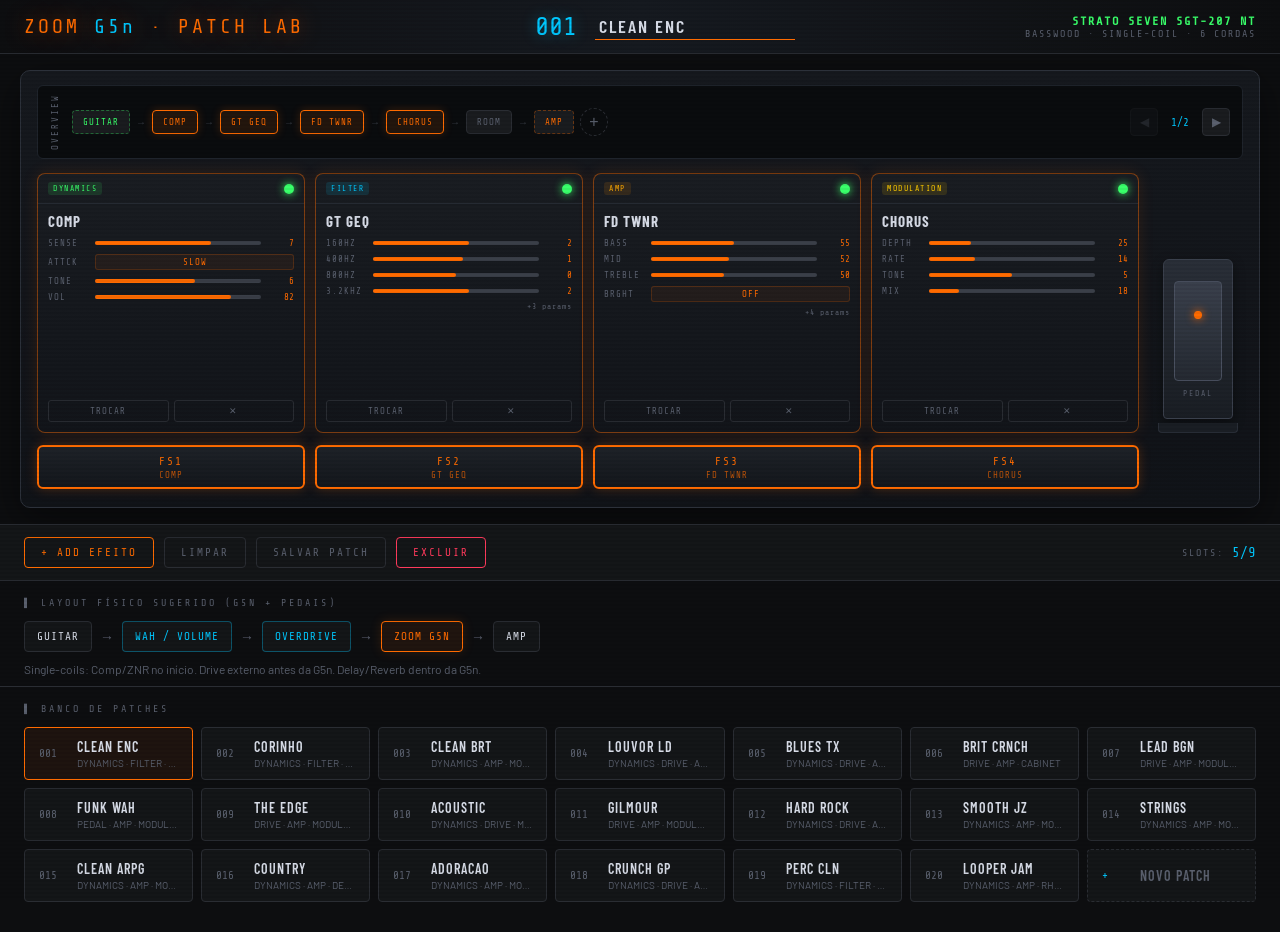
==== commit 6f974709: "Add files via upload" ====
--- a/index.html
+++ b/index.html
@@ -7,15 +7,11 @@
   <link rel="stylesheet" href="styles.css" />
 </head>
 <body>
-
-  <!-- TOPBAR -->
   <header class="topbar">
     <div class="logo">ZOOM <span>G5n</span> · PATCH LAB</div>
     <div class="patch-name-area">
       <div class="patch-num" id="currentPatchNum">001</div>
-      <input class="patch-name-input" id="patchNameInput"
-             type="text" placeholder="PATCH NAME"
-             maxlength="16" autocomplete="off" spellcheck="false" />
+      <input class="patch-name-input" id="patchNameInput" type="text" placeholder="PATCH NAME" maxlength="16" autocomplete="off" spellcheck="false" />
     </div>
     <div class="guitar-badge">
       <strong>STRATO SEVEN SGT-207 NT</strong>
@@ -23,93 +19,65 @@
     </div>
   </header>
 
-  <!-- ═══ HARDWARE PANEL (estilo G5n) ═══ -->
   <section class="hw-panel">
-
-    <!-- OVERVIEW DISPLAY -->
     <div class="overview-bar">
       <div class="overview-label">OVERVIEW</div>
       <div class="overview-chain" id="overviewChain"></div>
       <div class="overview-nav">
-        <button class="ov-nav-btn" id="unitPagePrev" onclick="shiftUnitPage(-1)" title="Unidades anteriores">◀</button>
+        <button class="ov-nav-btn" id="unitPagePrev" onclick="shiftUnitPage(-1)">◀</button>
         <span class="ov-page" id="unitPageLabel">1/1</span>
-        <button class="ov-nav-btn" id="unitPageNext" onclick="shiftUnitPage(1)" title="Próximas unidades">▶</button>
+        <button class="ov-nav-btn" id="unitPageNext" onclick="shiftUnitPage(1)">▶</button>
       </div>
     </div>
-
-    <!-- 4 UNIT DISPLAYS + FOOTSWITCHES + PEDAL -->
     <div class="units-row">
-      <div class="units-grid" id="unitsGrid">
-        <!-- preenchido por JS: até 4 units visíveis -->
-      </div>
-
-      <!-- Expression Pedal visual -->
+      <div class="units-grid" id="unitsGrid"></div>
       <div class="exp-pedal" title="Pedal de expressão">
         <div class="exp-pedal-body">
-          <div class="exp-pedal-surface" id="expPedalSurface"></div>
+          <div class="exp-pedal-surface"></div>
           <div class="exp-pedal-label">PEDAL</div>
         </div>
         <div class="exp-pedal-base"></div>
       </div>
     </div>
-
-    <!-- FOOTSWITCH ROW -->
-    <div class="fs-row" id="fsRow">
-      <!-- FS1–FS4 preenchidos por JS -->
-    </div>
-
+    <div class="fs-row" id="fsRow"></div>
   </section>
 
-  <!-- CONTROLS -->
   <div class="controls-row">
     <button class="btn primary" onclick="addSlot()">+ ADD EFEITO</button>
-    <button class="btn"         onclick="clearChain()">LIMPAR</button>
-    <button class="btn"         onclick="savePatch()">SALVAR PATCH</button>
-    <button class="btn danger"  onclick="deleteCurrentPatch()">EXCLUIR</button>
+    <button class="btn" onclick="clearChain()">LIMPAR</button>
+    <button class="btn" onclick="savePatch()">SALVAR PATCH</button>
+    <button class="btn danger" onclick="deleteCurrentPatch()">EXCLUIR</button>
     <div class="slot-counter">
       <span class="slot-counter-label">SLOTS:</span>
       <span class="slot-counter-val" id="slotCount">0/9</span>
     </div>
   </div>
 
-  <!-- DICA PEDALBOARD FÍSICO -->
   <section class="board-tip">
     <div class="section-title">▌ LAYOUT FÍSICO SUGERIDO (G5n + pedais)</div>
     <div class="board-flow">
-      <span class="board-node">GUITAR</span>
-      <span class="board-arrow">→</span>
-      <span class="board-node ext">WAH / VOLUME</span>
-      <span class="board-arrow">→</span>
-      <span class="board-node ext">OVERDRIVE</span>
-      <span class="board-arrow">→</span>
-      <span class="board-node g5n">ZOOM G5n</span>
-      <span class="board-arrow">→</span>
+      <span class="board-node">GUITAR</span><span class="board-arrow">→</span>
+      <span class="board-node ext">WAH / VOLUME</span><span class="board-arrow">→</span>
+      <span class="board-node ext">OVERDRIVE</span><span class="board-arrow">→</span>
+      <span class="board-node g5n">ZOOM G5n</span><span class="board-arrow">→</span>
       <span class="board-node">AMP</span>
     </div>
-    <p class="board-note">
-      Single-coils Strat: preferira compressão e ZNR dentro da G5n.
-      Pedais de drive externos (TS, boost) funcionam bem <strong>antes</strong> da G5n.
-      Delay/Reverb pesados ficam melhores <strong>dentro</strong> da G5n (após o amp model).
-    </p>
+    <p class="board-note">Single-coils: Comp/ZNR no início. Drive externo antes da G5n. Delay/Reverb dentro da G5n.</p>
   </section>
 
-  <!-- PATCH BANK -->
   <section class="patch-bank">
     <div class="section-title">▌ BANCO DE PATCHES</div>
     <div class="patch-list" id="patchList"></div>
   </section>
 
-  <!-- MODAL: SELETOR DE EFEITOS -->
   <div class="modal-overlay hidden" id="modalOverlay">
-    <div class="modal" role="dialog" aria-modal="true" aria-label="Selecionar Efeito">
+    <div class="modal" role="dialog" aria-modal="true">
       <div class="modal-header">
         <div class="modal-title">SELECIONAR EFEITO</div>
-        <button class="modal-close" onclick="closeModal()" aria-label="Fechar">✕</button>
+        <button class="modal-close" onclick="closeModal()">✕</button>
       </div>
       <div class="modal-search">
-        <input type="search" id="fxSearch" class="fx-search-input"
-               placeholder="Buscar efeito por nome..." autocomplete="off"
-               oninput="onFxSearch(this.value)" />
+        <input type="search" id="fxSearch" class="fx-search-input" placeholder="Buscar efeito..." autocomplete="off" oninput="onFxSearch(this.value)" />
       </div>
       <div class="modal-cats" id="modalCats"></div>
       <div class="fx-grid" id="fxGrid"></div>
@@ -119,6 +87,5 @@
   <script src="fx-database.js"></script>
   <script src="patches.js"></script>
   <script src="app.js"></script>
-
 </body>
 </html>
--- a/styles.css
+++ b/styles.css
@@ -1,745 +1,147 @@
-/* =============================================================
-   styles.css
-   ZOOM G5n Patch Lab — Layout estilo hardware
-   ============================================================= */
-
-@import url('https://fonts.googleapis.com/css2?family=Share+Tech+Mono&family=Barlow+Condensed:wght@300;400;600;700;900&family=Barlow:wght@300;400;500&display=swap');
-
-:root {
-  --bg:       #0d0e10;
-  --panel:    #141618;
-  --panel2:   #1a1c1f;
-  --panel3:   #101214;
-  --border:   #2a2d33;
-  --accent:   #ff6b00;
-  --accent2:  #00c8ff;
-  --green:    #39ff6a;
-  --red:      #ff3a5c;
-  --yellow:   #ffcc00;
-  --purple:   #cc88ff;
-  --text:     #d8dde8;
-  --muted:    #5a606e;
-  --knob-ring:#3a3f48;
-  --radius:   6px;
-  --mono:     'Share Tech Mono', monospace;
-  --cond:     'Barlow Condensed', sans-serif;
-  --sans:     'Barlow', sans-serif;
-  --hw-metal: #1e2228;
-  --hw-edge:  #2c313a;
-}
-
-*, *::before, *::after { box-sizing: border-box; margin: 0; padding: 0; }
-html { scroll-behavior: smooth; }
-body {
-  background: var(--bg);
-  color: var(--text);
-  font-family: var(--sans);
-  min-height: 100vh;
-  overflow-x: hidden;
-}
-body::before {
-  content: '';
-  position: fixed; inset: 0;
-  background: repeating-linear-gradient(0deg, transparent, transparent 2px, rgba(0,0,0,0.05) 2px, rgba(0,0,0,0.05) 4px);
-  pointer-events: none;
-  z-index: 9999;
-}
-
-/* ─── TOPBAR ─────────────────────────────────────────────────── */
-.topbar {
-  background: linear-gradient(90deg,#0d0e10 0%,#161a20 50%,#0d0e10 100%);
-  border-bottom: 1px solid var(--border);
-  padding: 12px 24px;
-  display: flex;
-  align-items: center;
-  justify-content: space-between;
-  gap: 16px;
-  flex-wrap: wrap;
-  position: sticky; top: 0; z-index: 100;
-}
-.logo {
-  font-family: var(--mono);
-  font-size: 20px;
-  letter-spacing: 3px;
-  color: var(--accent);
-  text-shadow: 0 0 20px rgba(255,107,0,.5);
-  white-space: nowrap;
-}
-.logo span { color: var(--accent2); }
-
-.guitar-badge {
-  font-family: var(--mono);
-  font-size: 10px;
-  color: var(--muted);
-  letter-spacing: 2px;
-  text-align: right;
-}
-.guitar-badge strong { color: var(--green); font-size: 12px; display: block; letter-spacing: 1px; }
-
-.patch-name-area { display: flex; align-items: center; gap: 12px; }
-.patch-num {
-  font-family: var(--mono);
-  font-size: 26px;
-  color: var(--accent2);
-  text-shadow: 0 0 15px rgba(0,200,255,.4);
-  min-width: 48px;
-}
-.patch-name-input {
-  background: transparent;
-  border: none;
-  border-bottom: 1px solid var(--accent);
-  color: var(--text);
-  font-family: var(--cond);
-  font-size: 18px;
-  font-weight: 600;
-  letter-spacing: 2px;
-  text-transform: uppercase;
-  width: 200px;
-  outline: none;
-  padding: 2px 4px;
-}
-.patch-name-input:focus { border-bottom-color: var(--accent2); }
-.patch-name-input::placeholder { color: var(--muted); }
-
-/* ══════════════════════════════════════════════════════════════
-   HARDWARE PANEL
-   ══════════════════════════════════════════════════════════════ */
-.hw-panel {
-  margin: 16px 20px;
-  background: linear-gradient(180deg, #16191e 0%, #101318 100%);
-  border: 1px solid var(--hw-edge);
-  border-radius: 10px;
-  box-shadow:
-    0 0 0 1px rgba(255,255,255,0.03) inset,
-    0 12px 40px rgba(0,0,0,0.45);
-  padding: 14px 16px 18px;
-  position: relative;
-}
-
-/* OVERVIEW */
-.overview-bar {
-  display: flex;
-  align-items: center;
-  gap: 12px;
-  background: #0a0c0e;
-  border: 1px solid #1f242c;
-  border-radius: 6px;
-  padding: 8px 12px;
-  margin-bottom: 14px;
-  min-height: 52px;
-}
-.overview-label {
-  font-family: var(--mono);
-  font-size: 9px;
-  letter-spacing: 2px;
-  color: var(--muted);
-  writing-mode: vertical-rl;
-  transform: rotate(180deg);
-  flex-shrink: 0;
-}
-.overview-chain {
-  display: flex;
-  align-items: center;
-  gap: 6px;
-  flex: 1;
-  overflow-x: auto;
-  padding: 4px 0;
-  scrollbar-width: thin;
-  scrollbar-color: var(--border) transparent;
-}
-.overview-chain::-webkit-scrollbar { height: 3px; }
-.overview-chain::-webkit-scrollbar-thumb { background: var(--border); }
-
-.ov-node {
-  flex-shrink: 0;
-  font-family: var(--mono);
-  font-size: 9px;
-  letter-spacing: 1px;
-  padding: 6px 10px;
-  border-radius: 4px;
-  border: 1px solid var(--border);
-  background: var(--panel2);
-  color: var(--muted);
-  cursor: pointer;
-  text-transform: uppercase;
-  transition: border-color .15s, color .15s, background .15s;
-  white-space: nowrap;
-}
-.ov-node:hover { border-color: var(--accent2); color: var(--accent2); }
-.ov-node.active {
-  border-color: var(--accent);
-  color: var(--accent);
-  background: rgba(255,107,0,.1);
-  box-shadow: 0 0 10px rgba(255,107,0,.2);
-}
-.ov-node.off { opacity: 0.45; }
-.ov-node.io {
-  border-style: dashed;
-  color: var(--green);
-  border-color: rgba(57,255,106,.35);
-  cursor: default;
-}
-.ov-node.io.out { color: var(--accent); border-color: rgba(255,107,0,.35); }
-.ov-arrow {
-  color: var(--muted);
-  font-size: 10px;
-  flex-shrink: 0;
-  opacity: 0.5;
-}
-.ov-add {
-  flex-shrink: 0;
-  width: 28px; height: 28px;
-  border-radius: 50%;
-  border: 1px dashed var(--border);
-  background: transparent;
-  color: var(--muted);
-  cursor: pointer;
-  font-size: 16px;
-  line-height: 1;
-  display: flex; align-items: center; justify-content: center;
-  transition: border-color .15s, color .15s;
-}
-.ov-add:hover { border-color: var(--accent2); color: var(--accent2); }
-
-.overview-nav {
-  display: flex;
-  align-items: center;
-  gap: 6px;
-  flex-shrink: 0;
-}
-.ov-nav-btn {
-  width: 28px; height: 28px;
-  border-radius: 4px;
-  border: 1px solid var(--border);
-  background: var(--panel2);
-  color: var(--muted);
-  cursor: pointer;
-  font-size: 12px;
-  transition: border-color .15s, color .15s;
-}
-.ov-nav-btn:hover:not(:disabled) { border-color: var(--accent2); color: var(--accent2); }
-.ov-nav-btn:disabled { opacity: 0.3; cursor: default; }
-.ov-page {
-  font-family: var(--mono);
-  font-size: 11px;
-  color: var(--accent2);
-  min-width: 32px;
-  text-align: center;
-}
-
-/* UNITS ROW */
-.units-row {
-  display: flex;
-  gap: 14px;
-  align-items: stretch;
-}
-.units-grid {
-  display: grid;
-  grid-template-columns: repeat(4, 1fr);
-  gap: 10px;
-  flex: 1;
-  min-width: 0;
-}
-
-/* UNIT CARD (stompbox style) */
-.unit-card {
-  background: linear-gradient(180deg, #1a1d22 0%, #12151a 100%);
-  border: 1px solid #2a2f38;
-  border-radius: 8px;
-  display: flex;
-  flex-direction: column;
-  min-height: 260px;
-  overflow: hidden;
-  transition: border-color .2s, box-shadow .2s;
-  position: relative;
-}
-.unit-card.empty {
-  border-style: dashed;
-  opacity: 0.55;
-  align-items: center;
-  justify-content: center;
-  cursor: pointer;
-}
-.unit-card.empty:hover {
-  border-color: var(--accent2);
-  opacity: 0.9;
-  color: var(--accent2);
-}
-.unit-card.on {
-  border-color: rgba(255,107,0,.45);
-  box-shadow: 0 0 16px rgba(255,107,0,.12);
-}
-.unit-card.off { opacity: 0.55; }
-
-.unit-header {
-  padding: 8px 10px;
-  border-bottom: 1px solid #252a32;
-  display: flex;
-  align-items: center;
-  justify-content: space-between;
-  gap: 6px;
-}
-.unit-cat {
-  font-family: var(--mono);
-  font-size: 8px;
-  letter-spacing: 1.5px;
-  text-transform: uppercase;
-  padding: 2px 5px;
-  border-radius: 3px;
-}
-.cat-dynamics   { background: rgba(57,255,106,.12);  color: var(--green);  }
-.cat-filter     { background: rgba(0,200,255,.12);   color: var(--accent2);}
-.cat-drive      { background: rgba(255,60,60,.12);   color: #ff5555;       }
-.cat-amp        { background: rgba(255,150,0,.12);   color: #ffaa00;       }
-.cat-cabinet    { background: rgba(180,100,255,.12); color: var(--purple); }
-.cat-modulation { background: rgba(255,200,0,.12);   color: var(--yellow); }
-.cat-sfx        { background: rgba(255,50,150,.12);  color: #ff4499;       }
-.cat-delay      { background: rgba(0,200,255,.12);   color: var(--accent2);}
-.cat-reverb     { background: rgba(100,150,255,.12); color: #88aaff;       }
-.cat-pedal      { background: rgba(255,107,0,.12);   color: var(--accent); }
-.cat-rhythm     { background: rgba(57,255,106,.12);  color: var(--green);  }
-.cat-looper     { background: rgba(255,107,0,.12);   color: var(--accent); }
-
-.power-led {
-  width: 10px; height: 10px; border-radius: 50%;
-  background: var(--muted); border: none;
-  cursor: pointer;
-  transition: background .15s, box-shadow .15s;
-  flex-shrink: 0;
-}
-.power-led.on { background: var(--green); box-shadow: 0 0 8px var(--green); }
-
-.unit-name {
-  font-family: var(--cond);
-  font-size: 15px; font-weight: 700;
-  letter-spacing: 1px; text-transform: uppercase;
-  padding: 8px 10px 4px;
-  color: var(--text);
-  white-space: nowrap; overflow: hidden; text-overflow: ellipsis;
-}
-
-.unit-knobs {
-  padding: 4px 10px 8px;
-  display: flex; flex-direction: column; gap: 6px;
-  flex: 1;
-}
-
-.knob-row { display: flex; align-items: center; gap: 5px; }
-.knob-label {
-  font-family: var(--mono); font-size: 9px;
-  color: var(--muted); letter-spacing: 1px;
-  width: 42px; flex-shrink: 0;
-  text-transform: uppercase;
-  overflow: hidden; text-overflow: ellipsis; white-space: nowrap;
-}
-.knob-track {
-  flex: 1; height: 4px;
-  background: var(--knob-ring);
-  border-radius: 2px;
-  cursor: ew-resize;
-  user-select: none;
-  touch-action: none;
-}
-.knob-fill {
-  height: 100%;
-  background: var(--accent2);
-  border-radius: 2px;
-  pointer-events: none;
-}
-.unit-card.on .knob-fill { background: var(--accent); }
-
-.knob-val {
-  font-family: var(--mono); font-size: 9px;
-  color: var(--accent2); width: 28px;
-  text-align: right; flex-shrink: 0;
-}
-.unit-card.on .knob-val { color: var(--accent); }
-
-.knob-select {
-  flex: 1;
-  font-family: var(--mono); font-size: 9px;
-  color: var(--accent2);
-  background: rgba(0,200,255,.06);
-  border: 1px solid rgba(0,200,255,.2);
-  border-radius: 3px;
-  padding: 2px 5px;
-  cursor: pointer;
-  text-align: center;
-  letter-spacing: 1px;
-  text-transform: uppercase;
-  white-space: nowrap; overflow: hidden; text-overflow: ellipsis;
-}
-.knob-select:hover { background: rgba(0,200,255,.14); border-color: var(--accent2); }
-.unit-card.on .knob-select { color: var(--accent); background: rgba(255,107,0,.06); border-color: rgba(255,107,0,.2); }
-
-.param-flag {
-  font-family: var(--mono); font-size: 8px;
-  padding: 1px 3px; border-radius: 2px;
-  flex-shrink: 0;
-}
-.param-flag.pedal { background: rgba(255,107,0,.15); color: var(--accent); }
-.param-flag.tempo { background: rgba(0,200,255,.15); color: var(--accent2); }
-
-.params-more {
-  font-family: var(--mono); font-size: 8px;
-  color: var(--muted); text-align: right;
-  letter-spacing: 1px; padding-top: 2px;
-}
-
-.unit-actions {
-  padding: 0 10px 10px;
-  display: flex; gap: 5px;
-}
-.unit-action-btn {
-  font-family: var(--mono); font-size: 9px;
-  letter-spacing: 1px; padding: 5px 6px;
-  border: 1px solid var(--border); border-radius: 3px;
-  background: transparent; color: var(--muted);
-  cursor: pointer; text-transform: uppercase;
-  transition: border-color .15s, color .15s;
-  flex: 1;
-}
-.unit-action-btn:hover { border-color: var(--accent2); color: var(--accent2); }
-.unit-action-btn.rm:hover { border-color: var(--red); color: var(--red); }
-
-.unit-empty-label {
-  font-family: var(--cond);
-  font-size: 13px;
-  letter-spacing: 2px;
-  text-transform: uppercase;
-  color: var(--muted);
-  text-align: center;
-  padding: 20px;
-}
-.unit-empty-label .plus { font-size: 28px; display: block; margin-bottom: 6px; opacity: 0.6; }
-
-/* EXPRESSION PEDAL */
-.exp-pedal {
-  width: 90px;
-  flex-shrink: 0;
-  display: flex;
-  flex-direction: column;
-  align-items: center;
-  justify-content: flex-end;
-  gap: 4px;
-}
-.exp-pedal-body {
-  width: 70px;
-  height: 160px;
-  background: linear-gradient(180deg, #2a2f38 0%, #1a1e24 100%);
-  border: 1px solid #3a404c;
-  border-radius: 6px 6px 4px 4px;
-  position: relative;
-  box-shadow: 0 4px 12px rgba(0,0,0,.4);
-  display: flex;
-  flex-direction: column;
-  align-items: center;
-  justify-content: center;
-}
-.exp-pedal-surface {
-  width: 48px;
-  height: 100px;
-  background: linear-gradient(180deg, #3a404c 0%, #252a32 100%);
-  border-radius: 4px;
-  border: 1px solid #4a5160;
-  position: relative;
-}
-.exp-pedal-surface::after {
-  content: '';
-  position: absolute;
-  left: 50%; top: 30%;
-  transform: translateX(-50%);
-  width: 8px; height: 8px;
-  border-radius: 50%;
-  background: var(--accent);
-  box-shadow: 0 0 8px var(--accent);
-}
-.exp-pedal-label {
-  font-family: var(--mono);
-  font-size: 8px;
-  letter-spacing: 2px;
-  color: var(--muted);
-  margin-top: 8px;
-}
-.exp-pedal-base {
-  width: 80px;
-  height: 10px;
-  background: #1a1e24;
-  border-radius: 0 0 4px 4px;
-  border: 1px solid #2a2f38;
-  border-top: none;
-}
-
-/* FOOTSWITCHES */
-.fs-row {
-  display: grid;
-  grid-template-columns: repeat(4, 1fr);
-  gap: 10px;
-  margin-top: 12px;
-  padding-right: 104px; /* alinhado com units (sem o pedal) */
-}
-.fs-btn {
-  height: 44px;
-  border-radius: 6px;
-  border: 2px solid #2a2f38;
-  background: linear-gradient(180deg, #1e2228 0%, #14171c 100%);
-  color: var(--muted);
-  font-family: var(--mono);
-  font-size: 11px;
-  letter-spacing: 2px;
-  cursor: pointer;
-  text-transform: uppercase;
-  transition: border-color .15s, color .15s, box-shadow .15s;
-  display: flex;
-  flex-direction: column;
-  align-items: center;
-  justify-content: center;
-  gap: 2px;
-}
-.fs-btn:hover { border-color: var(--accent2); color: var(--accent2); }
-.fs-btn.active {
-  border-color: var(--accent);
-  color: var(--accent);
-  box-shadow: 0 0 12px rgba(255,107,0,.25);
-}
-.fs-btn .fs-name {
-  font-size: 9px;
-  letter-spacing: 1px;
-  opacity: 0.7;
-  max-width: 100%;
-  overflow: hidden;
-  text-overflow: ellipsis;
-  white-space: nowrap;
-  padding: 0 6px;
-}
-.fs-btn.empty { opacity: 0.4; cursor: default; }
-.fs-btn.empty:hover { border-color: #2a2f38; color: var(--muted); }
-
-/* ─── CONTROLS ROW ───────────────────────────────────────────── */
-.controls-row {
-  padding: 12px 24px;
-  display: flex; align-items: center; gap: 10px;
-  border-top: 1px solid var(--border);
-  background: var(--panel); flex-wrap: wrap;
-}
-.slot-counter { margin-left: auto; display: flex; align-items: center; gap: 8px; }
-.slot-counter-label { font-family: var(--mono); font-size: 10px; color: var(--muted); letter-spacing: 2px; }
-.slot-counter-val   { font-family: var(--mono); font-size: 14px; color: var(--accent2); }
-
-.btn {
-  font-family: var(--mono); font-size: 11px;
-  letter-spacing: 2px; text-transform: uppercase;
-  padding: 8px 16px;
-  border: 1px solid var(--border); border-radius: 4px;
-  background: transparent; color: var(--muted);
-  cursor: pointer;
-  transition: border-color .2s, color .2s, background .2s;
-  white-space: nowrap;
-}
-.btn:hover        { border-color: var(--accent2); color: var(--accent2); }
-.btn.primary      { border-color: var(--accent); color: var(--accent); }
-.btn.primary:hover{ background: var(--accent); color: #000; border-color: var(--accent); }
-.btn.danger       { border-color: var(--red); color: var(--red); }
-.btn.danger:hover { background: var(--red); color: #fff; }
-
-/* ─── BOARD TIP ──────────────────────────────────────────────── */
-.board-tip {
-  padding: 16px 24px 8px;
-  border-top: 1px solid var(--border);
-}
-.board-flow {
-  display: flex;
-  align-items: center;
-  gap: 8px;
-  flex-wrap: wrap;
-  margin: 10px 0 8px;
-}
-.board-node {
-  font-family: var(--mono);
-  font-size: 11px;
-  letter-spacing: 1px;
-  padding: 8px 12px;
-  border-radius: 4px;
-  border: 1px solid var(--border);
-  background: var(--panel);
-  color: var(--text);
-  text-transform: uppercase;
-}
-.board-node.ext {
-  border-color: rgba(0,200,255,.35);
-  color: var(--accent2);
-}
-.board-node.g5n {
-  border-color: var(--accent);
-  color: var(--accent);
-  background: rgba(255,107,0,.08);
-  box-shadow: 0 0 12px rgba(255,107,0,.15);
-}
-.board-arrow { color: var(--muted); font-size: 14px; }
-.board-note {
-  font-size: 12px;
-  color: var(--muted);
-  line-height: 1.5;
-  max-width: 900px;
-}
-
-/* ─── PATCH BANK ─────────────────────────────────────────────── */
-.patch-bank { padding: 16px 24px 32px; border-top: 1px solid var(--border); }
-.section-title {
-  font-family: var(--mono); font-size: 10px; letter-spacing: 3px;
-  color: var(--muted); text-transform: uppercase; margin-bottom: 12px;
-}
-.patch-list {
-  display: grid;
-  grid-template-columns: repeat(auto-fill, minmax(168px,1fr));
-  gap: 8px;
-}
-.patch-item {
-  background: var(--panel); border: 1px solid var(--border); border-radius: 4px;
-  padding: 10px 14px; cursor: pointer;
-  transition: border-color .15s, background .15s;
-  display: flex; align-items: center; gap: 10px;
-}
-.patch-item:hover  { border-color: var(--accent2); }
-.patch-item.active { border-color: var(--accent); background: rgba(255,107,0,.07); }
-.patch-num-small   { font-family: var(--mono); font-size: 11px; color: var(--muted); min-width: 28px; }
-.patch-item-info   { flex: 1; min-width: 0; }
-.patch-item-name   {
-  font-family: var(--cond); font-size: 14px; font-weight: 600;
-  letter-spacing: 1px; text-transform: uppercase; color: var(--text);
-  white-space: nowrap; overflow: hidden; text-overflow: ellipsis;
-}
-.patch-item-fx {
-  font-size: 10px; color: var(--muted);
-  white-space: nowrap; overflow: hidden; text-overflow: ellipsis; margin-top: 2px;
-}
-.patch-item.new-patch { border-style: dashed; }
-.patch-item.new-patch .patch-num-small { color: var(--accent2); }
-.patch-item.new-patch .patch-item-name { color: var(--muted); }
-
-/* ─── MODAL ──────────────────────────────────────────────────── */
-.modal-overlay {
-  position: fixed; inset: 0;
-  background: rgba(0,0,0,.85);
-  z-index: 1000;
-  display: flex; align-items: center; justify-content: center;
-  padding: 20px;
-  backdrop-filter: blur(4px);
-}
-.modal-overlay.hidden { display: none; }
-
-.modal {
-  background: var(--panel); border: 1px solid var(--border); border-radius: 8px;
-  width: 100%; max-width: 800px; max-height: 84vh;
-  overflow-y: auto;
-  box-shadow: 0 24px 64px rgba(0,0,0,.7);
-  scrollbar-width: thin; scrollbar-color: var(--border) transparent;
-}
-.modal::-webkit-scrollbar { width: 4px; }
-.modal::-webkit-scrollbar-thumb { background: var(--border); border-radius: 2px; }
-
-.modal-header {
-  padding: 16px 20px; border-bottom: 1px solid var(--border);
-  display: flex; align-items: center; justify-content: space-between;
-  position: sticky; top: 0; background: var(--panel); z-index: 1;
-}
-.modal-title {
-  font-family: var(--cond); font-size: 18px; font-weight: 700;
-  letter-spacing: 2px; text-transform: uppercase; color: var(--accent2);
-}
-.modal-close {
-  background: none; border: none; color: var(--muted);
-  font-size: 20px; cursor: pointer; padding: 4px 10px;
-  transition: color .15s; border-radius: 3px;
-}
-.modal-close:hover { color: var(--text); background: rgba(255,255,255,.06); }
-
-.modal-search {
-  padding: 12px 20px 0;
-  border-bottom: 1px solid var(--border);
-}
-.fx-search-input {
-  width: 100%;
-  background: var(--panel2);
-  border: 1px solid var(--border);
-  border-radius: 4px;
-  color: var(--text);
-  font-family: var(--mono);
-  font-size: 13px;
-  letter-spacing: 1px;
-  padding: 10px 14px;
-  outline: none;
-  transition: border-color .2s;
-}
-.fx-search-input:focus {
-  border-color: var(--accent2);
-  box-shadow: 0 0 0 2px rgba(0,200,255,.15);
-}
-.fx-search-input::placeholder { color: var(--muted); }
-
-.modal-cats {
-  display: flex; gap: 6px; padding: 12px 20px;
-  flex-wrap: wrap; border-bottom: 1px solid var(--border);
-}
-.cat-filter-btn {
-  font-family: var(--mono); font-size: 9px; letter-spacing: 1px;
-  padding: 4px 10px; border-radius: 20px;
-  border: 1px solid var(--border); background: transparent; color: var(--muted);
-  cursor: pointer; transition: border-color .15s, color .15s; text-transform: uppercase;
-  display: flex; align-items: center; gap: 4px;
-}
-.cat-filter-btn:hover, .cat-filter-btn.active { border-color: var(--accent2); color: var(--accent2); }
-.cat-count { font-size: 8px; opacity: .6; }
-
-.fx-grid {
-  display: grid; grid-template-columns: repeat(auto-fill, minmax(210px,1fr));
-  gap: 8px; padding: 16px 20px;
-}
-.fx-option {
-  background: var(--panel2); border: 1px solid var(--border);
-  border-radius: var(--radius); padding: 12px 14px;
-  cursor: pointer; transition: border-color .15s, background .15s;
-}
-.fx-option:hover { border-color: var(--accent2); background: rgba(0,200,255,.04); }
-.fx-option-header { display: flex; align-items: center; gap: 6px; margin-bottom: 5px; }
-.fx-option-name {
-  font-family: var(--cond); font-size: 15px; font-weight: 700;
-  letter-spacing: 1px; text-transform: uppercase; color: var(--text); margin-bottom: 3px;
-}
-.fx-option-desc { font-size: 11px; color: var(--muted); line-height: 1.4; margin-bottom: 4px; }
-.fx-option-params {
-  font-family: var(--mono); font-size: 8px; color: var(--border);
-  letter-spacing: 1px; text-transform: uppercase;
-}
-
-/* ─── TOAST ──────────────────────────────────────────────────── */
-.toast {
-  position: fixed; bottom: 28px; left: 50%;
-  transform: translateX(-50%) translateY(20px);
-  background: var(--panel2); border: 1px solid var(--green);
-  color: var(--green); font-family: var(--mono); font-size: 12px;
-  letter-spacing: 2px; padding: 10px 22px; border-radius: 4px;
-  z-index: 9000; opacity: 0;
-  transition: opacity .25s, transform .25s;
-  pointer-events: none; box-shadow: 0 0 20px rgba(57,255,106,.2);
-  text-transform: uppercase;
-}
-.toast.show { opacity: 1; transform: translateX(-50%) translateY(0); }
-
-/* ─── RESPONSIVE ─────────────────────────────────────────────── */
-@media (max-width: 1100px) {
-  .units-grid { grid-template-columns: repeat(2, 1fr); }
-  .fs-row { grid-template-columns: repeat(2, 1fr); padding-right: 0; }
-  .exp-pedal { display: none; }
-}
-@media (max-width: 640px) {
-  .topbar { padding: 10px 14px; }
-  .hw-panel { margin: 10px 10px; padding: 10px; }
-  .units-grid { grid-template-columns: 1fr; }
-  .fs-row { grid-template-columns: 1fr 1fr; }
-  .patch-name-input { width: 120px; }
-  .logo { font-size: 15px; }
-  .guitar-badge { display: none; }
-  .controls-row { padding: 10px 14px; }
-  .board-tip, .patch-bank { padding-left: 14px; padding-right: 14px; }
-}
+@import url('https://fonts.googleapis.com/css2?family=Share+Tech+Mono&family=Barlow+Condensed:wght@400;600;700&family=Barlow:wght@300;400;500&display=swap');
+:root{--bg:#0d0e10;--panel:#141618;--panel2:#1a1c1f;--border:#2a2d33;--accent:#ff6b00;--accent2:#00c8ff;--green:#39ff6a;--red:#ff3a5c;--yellow:#ffcc00;--purple:#cc88ff;--text:#d8dde8;--muted:#5a606e;--knob-ring:#3a3f48;--radius:6px;--mono:'Share Tech Mono',monospace;--cond:'Barlow Condensed',sans-serif;--sans:'Barlow',sans-serif}
+*,*::before,*::after{box-sizing:border-box;margin:0;padding:0}
+body{background:var(--bg);color:var(--text);font-family:var(--sans);min-height:100vh;overflow-x:hidden}
+body::before{content:'';position:fixed;inset:0;background:repeating-linear-gradient(0deg,transparent,transparent 2px,rgba(0,0,0,.05) 2px,rgba(0,0,0,.05) 4px);pointer-events:none;z-index:9999}
+.topbar{background:linear-gradient(90deg,#0d0e10,#161a20,#0d0e10);border-bottom:1px solid var(--border);padding:12px 24px;display:flex;align-items:center;justify-content:space-between;gap:16px;flex-wrap:wrap;position:sticky;top:0;z-index:100}
+.logo{font-family:var(--mono);font-size:20px;letter-spacing:3px;color:var(--accent);text-shadow:0 0 20px rgba(255,107,0,.5)}
+.logo span{color:var(--accent2)}
+.guitar-badge{font-family:var(--mono);font-size:10px;color:var(--muted);letter-spacing:2px;text-align:right}
+.guitar-badge strong{color:var(--green);font-size:12px;display:block}
+.patch-name-area{display:flex;align-items:center;gap:12px}
+.patch-num{font-family:var(--mono);font-size:26px;color:var(--accent2);text-shadow:0 0 15px rgba(0,200,255,.4);min-width:48px}
+.patch-name-input{background:transparent;border:none;border-bottom:1px solid var(--accent);color:var(--text);font-family:var(--cond);font-size:18px;font-weight:600;letter-spacing:2px;text-transform:uppercase;width:200px;outline:none;padding:2px 4px}
+.patch-name-input:focus{border-bottom-color:var(--accent2)}
+.patch-name-input::placeholder{color:var(--muted)}
+.hw-panel{margin:16px 20px;background:linear-gradient(180deg,#16191e,#101318);border:1px solid #2c313a;border-radius:10px;box-shadow:0 12px 40px rgba(0,0,0,.45);padding:14px 16px 18px}
+.overview-bar{display:flex;align-items:center;gap:12px;background:#0a0c0e;border:1px solid #1f242c;border-radius:6px;padding:8px 12px;margin-bottom:14px;min-height:52px}
+.overview-label{font-family:var(--mono);font-size:9px;letter-spacing:2px;color:var(--muted);writing-mode:vertical-rl;transform:rotate(180deg);flex-shrink:0}
+.overview-chain{display:flex;align-items:center;gap:6px;flex:1;overflow-x:auto;padding:4px 0;scrollbar-width:thin}
+.ov-node{flex-shrink:0;font-family:var(--mono);font-size:9px;letter-spacing:1px;padding:6px 10px;border-radius:4px;border:1px solid var(--border);background:var(--panel2);color:var(--muted);cursor:pointer;text-transform:uppercase;transition:.15s;white-space:nowrap}
+.ov-node:hover{border-color:var(--accent2);color:var(--accent2)}
+.ov-node.active{border-color:var(--accent);color:var(--accent);background:rgba(255,107,0,.1);box-shadow:0 0 10px rgba(255,107,0,.2)}
+.ov-node.off{opacity:.45}
+.ov-node.io{border-style:dashed;color:var(--green);border-color:rgba(57,255,106,.35);cursor:default}
+.ov-node.io.out{color:var(--accent);border-color:rgba(255,107,0,.35)}
+.ov-arrow{color:var(--muted);font-size:10px;opacity:.5;flex-shrink:0}
+.ov-add{flex-shrink:0;width:28px;height:28px;border-radius:50%;border:1px dashed var(--border);background:transparent;color:var(--muted);cursor:pointer;font-size:16px;display:flex;align-items:center;justify-content:center}
+.ov-add:hover{border-color:var(--accent2);color:var(--accent2)}
+.overview-nav{display:flex;align-items:center;gap:6px;flex-shrink:0}
+.ov-nav-btn{width:28px;height:28px;border-radius:4px;border:1px solid var(--border);background:var(--panel2);color:var(--muted);cursor:pointer;font-size:12px}
+.ov-nav-btn:hover:not(:disabled){border-color:var(--accent2);color:var(--accent2)}
+.ov-nav-btn:disabled{opacity:.3;cursor:default}
+.ov-page{font-family:var(--mono);font-size:11px;color:var(--accent2);min-width:32px;text-align:center}
+.units-row{display:flex;gap:14px;align-items:stretch}
+.units-grid{display:grid;grid-template-columns:repeat(4,1fr);gap:10px;flex:1;min-width:0}
+.unit-card{background:linear-gradient(180deg,#1a1d22,#12151a);border:1px solid #2a2f38;border-radius:8px;display:flex;flex-direction:column;min-height:260px;overflow:hidden;transition:.2s}
+.unit-card.empty{border-style:dashed;opacity:.55;align-items:center;justify-content:center;cursor:pointer}
+.unit-card.empty:hover{border-color:var(--accent2);opacity:.9}
+.unit-card.on{border-color:rgba(255,107,0,.45);box-shadow:0 0 16px rgba(255,107,0,.12)}
+.unit-card.off{opacity:.55}
+.unit-header{padding:8px 10px;border-bottom:1px solid #252a32;display:flex;align-items:center;justify-content:space-between;gap:6px}
+.unit-cat,.fx-category{font-family:var(--mono);font-size:8px;letter-spacing:1.5px;text-transform:uppercase;padding:2px 5px;border-radius:3px}
+.cat-dynamics{background:rgba(57,255,106,.12);color:var(--green)}
+.cat-filter{background:rgba(0,200,255,.12);color:var(--accent2)}
+.cat-drive{background:rgba(255,60,60,.12);color:#ff5555}
+.cat-amp{background:rgba(255,150,0,.12);color:#ffaa00}
+.cat-cabinet{background:rgba(180,100,255,.12);color:var(--purple)}
+.cat-modulation{background:rgba(255,200,0,.12);color:var(--yellow)}
+.cat-sfx{background:rgba(255,50,150,.12);color:#ff4499}
+.cat-delay{background:rgba(0,200,255,.12);color:var(--accent2)}
+.cat-reverb{background:rgba(100,150,255,.12);color:#88aaff}
+.cat-pedal{background:rgba(255,107,0,.12);color:var(--accent)}
+.cat-rhythm{background:rgba(57,255,106,.12);color:var(--green)}
+.cat-looper{background:rgba(255,107,0,.12);color:var(--accent)}
+.power-led{width:10px;height:10px;border-radius:50%;background:var(--muted);border:none;cursor:pointer}
+.power-led.on{background:var(--green);box-shadow:0 0 8px var(--green)}
+.unit-name{font-family:var(--cond);font-size:15px;font-weight:700;letter-spacing:1px;text-transform:uppercase;padding:8px 10px 4px;white-space:nowrap;overflow:hidden;text-overflow:ellipsis}
+.unit-knobs{padding:4px 10px 8px;display:flex;flex-direction:column;gap:6px;flex:1}
+.knob-row{display:flex;align-items:center;gap:5px}
+.knob-label{font-family:var(--mono);font-size:9px;color:var(--muted);letter-spacing:1px;width:42px;flex-shrink:0;text-transform:uppercase;overflow:hidden;text-overflow:ellipsis;white-space:nowrap}
+.knob-track{flex:1;height:4px;background:var(--knob-ring);border-radius:2px;cursor:ew-resize;user-select:none;touch-action:none}
+.knob-fill{height:100%;background:var(--accent2);border-radius:2px;pointer-events:none}
+.unit-card.on .knob-fill{background:var(--accent)}
+.knob-val{font-family:var(--mono);font-size:9px;color:var(--accent2);width:28px;text-align:right;flex-shrink:0}
+.unit-card.on .knob-val{color:var(--accent)}
+.knob-select{flex:1;font-family:var(--mono);font-size:9px;color:var(--accent2);background:rgba(0,200,255,.06);border:1px solid rgba(0,200,255,.2);border-radius:3px;padding:2px 5px;cursor:pointer;text-align:center;letter-spacing:1px;text-transform:uppercase;white-space:nowrap;overflow:hidden;text-overflow:ellipsis}
+.knob-select:hover{background:rgba(0,200,255,.14);border-color:var(--accent2)}
+.unit-card.on .knob-select{color:var(--accent);background:rgba(255,107,0,.06);border-color:rgba(255,107,0,.2)}
+.param-flag{font-family:var(--mono);font-size:8px;padding:1px 3px;border-radius:2px;flex-shrink:0}
+.param-flag.pedal{background:rgba(255,107,0,.15);color:var(--accent)}
+.param-flag.tempo{background:rgba(0,200,255,.15);color:var(--accent2)}
+.params-more{font-family:var(--mono);font-size:8px;color:var(--muted);text-align:right;letter-spacing:1px}
+.unit-actions{padding:0 10px 10px;display:flex;gap:5px}
+.unit-action-btn{font-family:var(--mono);font-size:9px;letter-spacing:1px;padding:5px 6px;border:1px solid var(--border);border-radius:3px;background:transparent;color:var(--muted);cursor:pointer;text-transform:uppercase;flex:1}
+.unit-action-btn:hover{border-color:var(--accent2);color:var(--accent2)}
+.unit-action-btn.rm:hover{border-color:var(--red);color:var(--red)}
+.unit-empty-label{font-family:var(--cond);font-size:13px;letter-spacing:2px;text-transform:uppercase;color:var(--muted);text-align:center;padding:20px}
+.unit-empty-label .plus{font-size:28px;display:block;margin-bottom:6px;opacity:.6}
+.exp-pedal{width:90px;flex-shrink:0;display:flex;flex-direction:column;align-items:center;justify-content:flex-end;gap:4px}
+.exp-pedal-body{width:70px;height:160px;background:linear-gradient(180deg,#2a2f38,#1a1e24);border:1px solid #3a404c;border-radius:6px 6px 4px 4px;box-shadow:0 4px 12px rgba(0,0,0,.4);display:flex;flex-direction:column;align-items:center;justify-content:center}
+.exp-pedal-surface{width:48px;height:100px;background:linear-gradient(180deg,#3a404c,#252a32);border-radius:4px;border:1px solid #4a5160;position:relative}
+.exp-pedal-surface::after{content:'';position:absolute;left:50%;top:30%;transform:translateX(-50%);width:8px;height:8px;border-radius:50%;background:var(--accent);box-shadow:0 0 8px var(--accent)}
+.exp-pedal-label{font-family:var(--mono);font-size:8px;letter-spacing:2px;color:var(--muted);margin-top:8px}
+.exp-pedal-base{width:80px;height:10px;background:#1a1e24;border-radius:0 0 4px 4px;border:1px solid #2a2f38;border-top:none}
+.fs-row{display:grid;grid-template-columns:repeat(4,1fr);gap:10px;margin-top:12px;padding-right:104px}
+.fs-btn{height:44px;border-radius:6px;border:2px solid #2a2f38;background:linear-gradient(180deg,#1e2228,#14171c);color:var(--muted);font-family:var(--mono);font-size:11px;letter-spacing:2px;cursor:pointer;text-transform:uppercase;display:flex;flex-direction:column;align-items:center;justify-content:center;gap:2px}
+.fs-btn:hover{border-color:var(--accent2);color:var(--accent2)}
+.fs-btn.active{border-color:var(--accent);color:var(--accent);box-shadow:0 0 12px rgba(255,107,0,.25)}
+.fs-btn .fs-name{font-size:9px;letter-spacing:1px;opacity:.7;max-width:100%;overflow:hidden;text-overflow:ellipsis;white-space:nowrap;padding:0 6px}
+.fs-btn.empty{opacity:.4;cursor:default}
+.fs-btn.empty:hover{border-color:#2a2f38;color:var(--muted)}
+.controls-row{padding:12px 24px;display:flex;align-items:center;gap:10px;border-top:1px solid var(--border);background:var(--panel);flex-wrap:wrap}
+.slot-counter{margin-left:auto;display:flex;align-items:center;gap:8px}
+.slot-counter-label{font-family:var(--mono);font-size:10px;color:var(--muted);letter-spacing:2px}
+.slot-counter-val{font-family:var(--mono);font-size:14px;color:var(--accent2)}
+.btn{font-family:var(--mono);font-size:11px;letter-spacing:2px;text-transform:uppercase;padding:8px 16px;border:1px solid var(--border);border-radius:4px;background:transparent;color:var(--muted);cursor:pointer;white-space:nowrap}
+.btn:hover{border-color:var(--accent2);color:var(--accent2)}
+.btn.primary{border-color:var(--accent);color:var(--accent)}
+.btn.primary:hover{background:var(--accent);color:#000}
+.btn.danger{border-color:var(--red);color:var(--red)}
+.btn.danger:hover{background:var(--red);color:#fff}
+.board-tip{padding:16px 24px 8px;border-top:1px solid var(--border)}
+.board-flow{display:flex;align-items:center;gap:8px;flex-wrap:wrap;margin:10px 0 8px}
+.board-node{font-family:var(--mono);font-size:11px;letter-spacing:1px;padding:8px 12px;border-radius:4px;border:1px solid var(--border);background:var(--panel);color:var(--text);text-transform:uppercase}
+.board-node.ext{border-color:rgba(0,200,255,.35);color:var(--accent2)}
+.board-node.g5n{border-color:var(--accent);color:var(--accent);background:rgba(255,107,0,.08);box-shadow:0 0 12px rgba(255,107,0,.15)}
+.board-arrow{color:var(--muted);font-size:14px}
+.board-note{font-size:12px;color:var(--muted);line-height:1.5;max-width:900px}
+.patch-bank{padding:16px 24px 32px;border-top:1px solid var(--border)}
+.section-title{font-family:var(--mono);font-size:10px;letter-spacing:3px;color:var(--muted);text-transform:uppercase;margin-bottom:12px}
+.patch-list{display:grid;grid-template-columns:repeat(auto-fill,minmax(168px,1fr));gap:8px}
+.patch-item{background:var(--panel);border:1px solid var(--border);border-radius:4px;padding:10px 14px;cursor:pointer;display:flex;align-items:center;gap:10px}
+.patch-item:hover{border-color:var(--accent2)}
+.patch-item.active{border-color:var(--accent);background:rgba(255,107,0,.07)}
+.patch-num-small{font-family:var(--mono);font-size:11px;color:var(--muted);min-width:28px}
+.patch-item-info{flex:1;min-width:0}
+.patch-item-name{font-family:var(--cond);font-size:14px;font-weight:600;letter-spacing:1px;text-transform:uppercase;white-space:nowrap;overflow:hidden;text-overflow:ellipsis}
+.patch-item-fx{font-size:10px;color:var(--muted);white-space:nowrap;overflow:hidden;text-overflow:ellipsis;margin-top:2px}
+.patch-item.new-patch{border-style:dashed}
+.patch-item.new-patch .patch-num-small{color:var(--accent2)}
+.patch-item.new-patch .patch-item-name{color:var(--muted)}
+.modal-overlay{position:fixed;inset:0;background:rgba(0,0,0,.85);z-index:1000;display:flex;align-items:center;justify-content:center;padding:20px;backdrop-filter:blur(4px)}
+.modal-overlay.hidden{display:none}
+.modal{background:var(--panel);border:1px solid var(--border);border-radius:8px;width:100%;max-width:800px;max-height:84vh;overflow-y:auto;box-shadow:0 24px 64px rgba(0,0,0,.7)}
+.modal-header{padding:16px 20px;border-bottom:1px solid var(--border);display:flex;align-items:center;justify-content:space-between;position:sticky;top:0;background:var(--panel);z-index:1}
+.modal-title{font-family:var(--cond);font-size:18px;font-weight:700;letter-spacing:2px;text-transform:uppercase;color:var(--accent2)}
+.modal-close{background:none;border:none;color:var(--muted);font-size:20px;cursor:pointer;padding:4px 10px}
+.modal-close:hover{color:var(--text)}
+.modal-search{padding:12px 20px 0;border-bottom:1px solid var(--border)}
+.fx-search-input{width:100%;background:var(--panel2);border:1px solid var(--border);border-radius:4px;color:var(--text);font-family:var(--mono);font-size:13px;letter-spacing:1px;padding:10px 14px;outline:none}
+.fx-search-input:focus{border-color:var(--accent2);box-shadow:0 0 0 2px rgba(0,200,255,.15)}
+.fx-search-input::placeholder{color:var(--muted)}
+.modal-cats{display:flex;gap:6px;padding:12px 20px;flex-wrap:wrap;border-bottom:1px solid var(--border)}
+.cat-filter-btn{font-family:var(--mono);font-size:9px;letter-spacing:1px;padding:4px 10px;border-radius:20px;border:1px solid var(--border);background:transparent;color:var(--muted);cursor:pointer;text-transform:uppercase;display:flex;align-items:center;gap:4px}
+.cat-filter-btn:hover,.cat-filter-btn.active{border-color:var(--accent2);color:var(--accent2)}
+.cat-count{font-size:8px;opacity:.6}
+.fx-grid{display:grid;grid-template-columns:repeat(auto-fill,minmax(210px,1fr));gap:8px;padding:16px 20px}
+.fx-option{background:var(--panel2);border:1px solid var(--border);border-radius:var(--radius);padding:12px 14px;cursor:pointer}
+.fx-option:hover{border-color:var(--accent2);background:rgba(0,200,255,.04)}
+.fx-option-header{display:flex;align-items:center;gap:6px;margin-bottom:5px}
+.fx-option-name{font-family:var(--cond);font-size:15px;font-weight:700;letter-spacing:1px;text-transform:uppercase;margin-bottom:3px}
+.fx-option-desc{font-size:11px;color:var(--muted);line-height:1.4;margin-bottom:4px}
+.fx-option-params{font-family:var(--mono);font-size:8px;color:var(--border);letter-spacing:1px;text-transform:uppercase}
+.toast{position:fixed;bottom:28px;left:50%;transform:translateX(-50%) translateY(20px);background:var(--panel2);border:1px solid var(--green);color:var(--green);font-family:var(--mono);font-size:12px;letter-spacing:2px;padding:10px 22px;border-radius:4px;z-index:9000;opacity:0;transition:.25s;pointer-events:none;text-transform:uppercase}
+.toast.show{opacity:1;transform:translateX(-50%) translateY(0)}
+@media(max-width:1100px){.units-grid{grid-template-columns:repeat(2,1fr)}.fs-row{grid-template-columns:repeat(2,1fr);padding-right:0}.exp-pedal{display:none}}
+@media(max-width:640px){.topbar{padding:10px 14px}.hw-panel{margin:10px;padding:10px}.units-grid{grid-template-columns:1fr}.guitar-badge{display:none}.patch-name-input{width:120px}}
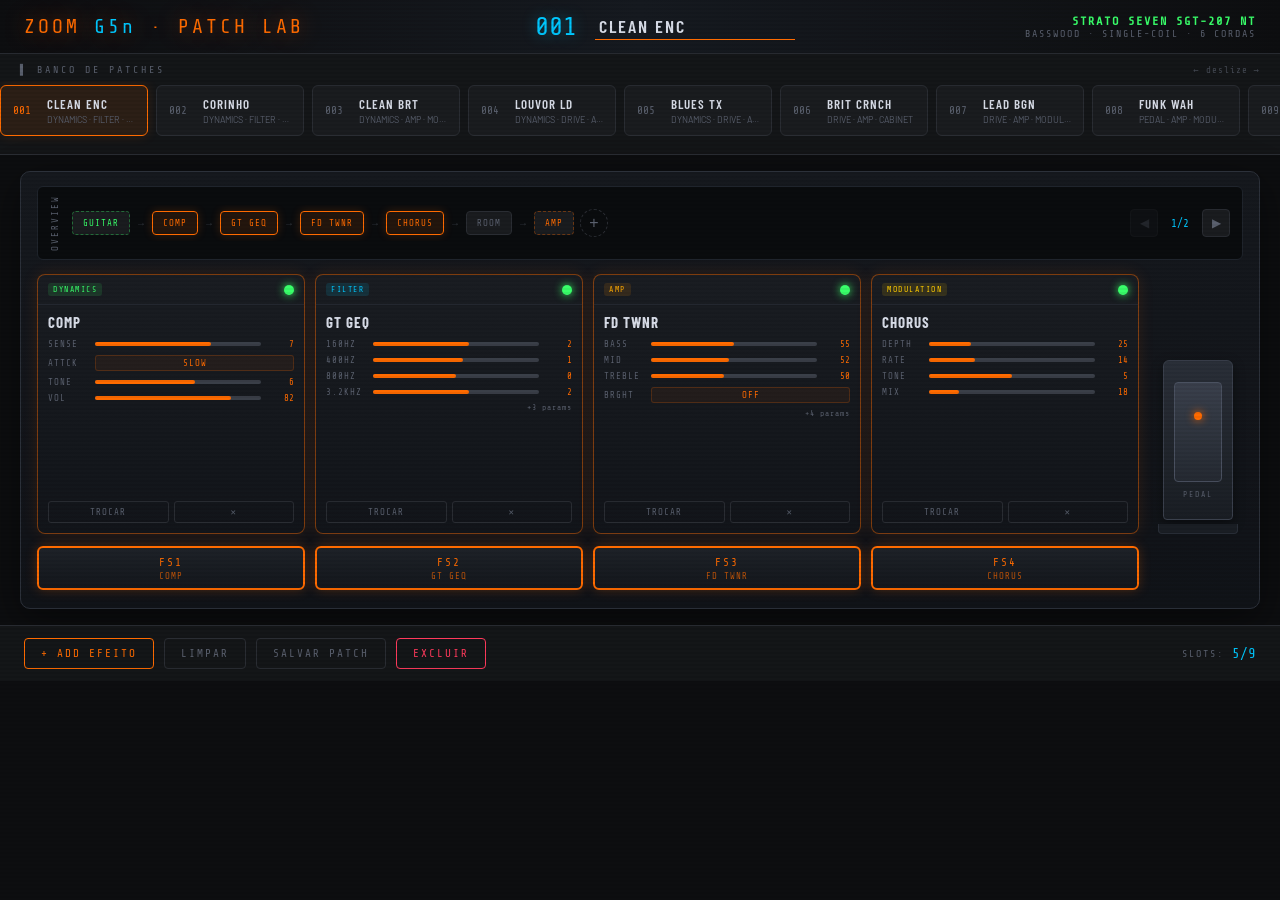
==== commit 7b2f61e2: "Add files via upload" ====
--- a/index.html
+++ b/index.html
@@ -18,6 +18,15 @@
       BASSWOOD · SINGLE-COIL · 6 CORDAS
     </div>
   </header>
+
+  <!-- Banco de patches em carrossel (acima da cadeia) -->
+  <section class="patch-bank">
+    <div class="patch-bank-header">
+      <div class="section-title">▌ BANCO DE PATCHES</div>
+      <div class="patch-carousel-hint">← deslize →</div>
+    </div>
+    <div class="patch-list" id="patchList"></div>
+  </section>
 
   <section class="hw-panel">
     <div class="overview-bar">
@@ -53,23 +62,6 @@
     </div>
   </div>
 
-  <section class="board-tip">
-    <div class="section-title">▌ LAYOUT FÍSICO SUGERIDO (G5n + pedais)</div>
-    <div class="board-flow">
-      <span class="board-node">GUITAR</span><span class="board-arrow">→</span>
-      <span class="board-node ext">WAH / VOLUME</span><span class="board-arrow">→</span>
-      <span class="board-node ext">OVERDRIVE</span><span class="board-arrow">→</span>
-      <span class="board-node g5n">ZOOM G5n</span><span class="board-arrow">→</span>
-      <span class="board-node">AMP</span>
-    </div>
-    <p class="board-note">Single-coils: Comp/ZNR no início. Drive externo antes da G5n. Delay/Reverb dentro da G5n.</p>
-  </section>
-
-  <section class="patch-bank">
-    <div class="section-title">▌ BANCO DE PATCHES</div>
-    <div class="patch-list" id="patchList"></div>
-  </section>
-
   <div class="modal-overlay hidden" id="modalOverlay">
     <div class="modal" role="dialog" aria-modal="true">
       <div class="modal-header">
--- a/styles.css
+++ b/styles.css
@@ -99,6 +99,98 @@
 .btn.primary:hover{background:var(--accent);color:#000}
 .btn.danger{border-color:var(--red);color:var(--red)}
 .btn.danger:hover{background:var(--red);color:#fff}
+/* Banco de patches – carrossel horizontal */
+.patch-bank{
+  padding:10px 0 8px;
+  border-bottom:1px solid var(--border);
+  background:var(--panel);
+}
+.patch-bank-header{
+  display:flex;
+  align-items:center;
+  justify-content:space-between;
+  padding:0 20px 6px;
+}
+.section-title{
+  font-family:var(--mono);
+  font-size:10px;
+  letter-spacing:3px;
+  color:var(--muted);
+  text-transform:uppercase;
+  margin:0;
+}
+.patch-carousel-hint{
+  font-family:var(--mono);
+  font-size:9px;
+  letter-spacing:1px;
+  color:var(--muted);
+  opacity:.7;
+}
+.patch-list{
+  display:flex;
+  gap:8px;
+  overflow-x:auto;
+  overflow-y:hidden;
+  padding:4px 16px 10px;
+  scroll-snap-type:x mandatory;
+  -webkit-overflow-scrolling:touch;
+  scrollbar-width:thin;
+  scrollbar-color:var(--border) transparent;
+}
+.patch-list::-webkit-scrollbar{height:4px}
+.patch-list::-webkit-scrollbar-track{background:transparent}
+.patch-list::-webkit-scrollbar-thumb{background:var(--border);border-radius:2px}
+.patch-item{
+  flex:0 0 auto;
+  width:148px;
+  background:var(--panel2);
+  border:1px solid var(--border);
+  border-radius:6px;
+  padding:10px 12px;
+  cursor:pointer;
+  display:flex;
+  align-items:center;
+  gap:8px;
+  scroll-snap-align:start;
+  transition:.15s;
+}
+.patch-item:hover{border-color:var(--accent2)}
+.patch-item.active{
+  border-color:var(--accent);
+  background:rgba(255,107,0,.1);
+  box-shadow:0 0 12px rgba(255,107,0,.15);
+}
+.patch-num-small{
+  font-family:var(--mono);
+  font-size:11px;
+  color:var(--muted);
+  min-width:26px;
+}
+.patch-item.active .patch-num-small{color:var(--accent)}
+.patch-item-info{flex:1;min-width:0}
+.patch-item-name{
+  font-family:var(--cond);
+  font-size:13px;
+  font-weight:600;
+  letter-spacing:1px;
+  text-transform:uppercase;
+  white-space:nowrap;
+  overflow:hidden;
+  text-overflow:ellipsis;
+}
+.patch-item-fx{
+  font-size:9px;
+  color:var(--muted);
+  white-space:nowrap;
+  overflow:hidden;
+  text-overflow:ellipsis;
+  margin-top:2px;
+}
+.patch-item.new-patch{border-style:dashed}
+.patch-item.new-patch .patch-num-small{color:var(--accent2)}
+.patch-item.new-patch .patch-item-name{color:var(--muted)}
+
+/* Board tip (mantido no CSS caso volte a ser usado) */
 .board-tip{padding:16px 24px 8px;border-top:1px solid var(--border)}
 .board-flow{display:flex;align-items:center;gap:8px;flex-wrap:wrap;margin:10px 0 8px}
 .board-node{font-family:var(--mono);font-size:11px;letter-spacing:1px;padding:8px 12px;border-radius:4px;border:1px solid var(--border);background:var(--panel);color:var(--text);text-transform:uppercase}
@@ -106,19 +198,6 @@
 .board-node.g5n{border-color:var(--accent);color:var(--accent);background:rgba(255,107,0,.08);box-shadow:0 0 12px rgba(255,107,0,.15)}
 .board-arrow{color:var(--muted);font-size:14px}
 .board-note{font-size:12px;color:var(--muted);line-height:1.5;max-width:900px}
-.patch-bank{padding:16px 24px 32px;border-top:1px solid var(--border)}
-.section-title{font-family:var(--mono);font-size:10px;letter-spacing:3px;color:var(--muted);text-transform:uppercase;margin-bottom:12px}
-.patch-list{display:grid;grid-template-columns:repeat(auto-fill,minmax(168px,1fr));gap:8px}
-.patch-item{background:var(--panel);border:1px solid var(--border);border-radius:4px;padding:10px 14px;cursor:pointer;display:flex;align-items:center;gap:10px}
-.patch-item:hover{border-color:var(--accent2)}
-.patch-item.active{border-color:var(--accent);background:rgba(255,107,0,.07)}
-.patch-num-small{font-family:var(--mono);font-size:11px;color:var(--muted);min-width:28px}
-.patch-item-info{flex:1;min-width:0}
-.patch-item-name{font-family:var(--cond);font-size:14px;font-weight:600;letter-spacing:1px;text-transform:uppercase;white-space:nowrap;overflow:hidden;text-overflow:ellipsis}
-.patch-item-fx{font-size:10px;color:var(--muted);white-space:nowrap;overflow:hidden;text-overflow:ellipsis;margin-top:2px}
-.patch-item.new-patch{border-style:dashed}
-.patch-item.new-patch .patch-num-small{color:var(--accent2)}
-.patch-item.new-patch .patch-item-name{color:var(--muted)}
 .modal-overlay{position:fixed;inset:0;background:rgba(0,0,0,.85);z-index:1000;display:flex;align-items:center;justify-content:center;padding:20px;backdrop-filter:blur(4px)}
 .modal-overlay.hidden{display:none}
 .modal{background:var(--panel);border:1px solid var(--border);border-radius:8px;width:100%;max-width:800px;max-height:84vh;overflow-y:auto;box-shadow:0 24px 64px rgba(0,0,0,.7)}
@@ -143,5 +222,209 @@
 .fx-option-params{font-family:var(--mono);font-size:8px;color:var(--border);letter-spacing:1px;text-transform:uppercase}
 .toast{position:fixed;bottom:28px;left:50%;transform:translateX(-50%) translateY(20px);background:var(--panel2);border:1px solid var(--green);color:var(--green);font-family:var(--mono);font-size:12px;letter-spacing:2px;padding:10px 22px;border-radius:4px;z-index:9000;opacity:0;transition:.25s;pointer-events:none;text-transform:uppercase}
 .toast.show{opacity:1;transform:translateX(-50%) translateY(0)}
-@media(max-width:1100px){.units-grid{grid-template-columns:repeat(2,1fr)}.fs-row{grid-template-columns:repeat(2,1fr);padding-right:0}.exp-pedal{display:none}}
-@media(max-width:640px){.topbar{padding:10px 14px}.hw-panel{margin:10px;padding:10px}.units-grid{grid-template-columns:1fr}.guitar-badge{display:none}.patch-name-input{width:120px}}
+/* ── Responsive ── */
+
+@media (max-width: 1100px) {
+  .units-grid { grid-template-columns: repeat(2, 1fr); }
+  .fs-row { grid-template-columns: repeat(2, 1fr); padding-right: 0; }
+  .exp-pedal { display: none; }
+}
+
+@media (max-width: 800px) {
+  .topbar { padding: 10px 16px; gap: 10px; }
+  .logo { font-size: 16px; letter-spacing: 2px; }
+  .patch-num { font-size: 22px; min-width: 40px; }
+  .patch-name-input { width: 160px; font-size: 16px; }
+  .hw-panel { margin: 12px 14px; padding: 12px; }
+  .overview-bar { gap: 8px; padding: 6px 10px; min-height: 46px; }
+  .ov-node { font-size: 8px; padding: 5px 8px; }
+  .units-grid { gap: 8px; }
+  .unit-card { min-height: 240px; }
+  .controls-row { padding: 10px 16px; gap: 8px; }
+  .btn { padding: 7px 12px; font-size: 10px; letter-spacing: 1.5px; }
+  .patch-bank-header { padding: 0 14px 6px; }
+  .patch-list { padding: 4px 12px 10px; }
+  .patch-item { width: 136px; }
+  .modal { max-height: 90vh; }
+}
+
+/* Mobile – 2 colunas nos units + carrossel */
+@media (max-width: 640px) {
+  .topbar {
+    padding: 8px 12px;
+    flex-direction: column;
+    align-items: stretch;
+    gap: 8px;
+  }
+  .logo {
+    font-size: 14px;
+    letter-spacing: 1.5px;
+    text-align: center;
+  }
+  .patch-name-area { justify-content: center; gap: 10px; }
+  .patch-num { font-size: 20px; min-width: 36px; }
+  .patch-name-input {
+    width: 140px;
+    font-size: 15px;
+    text-align: center;
+  }
+  .guitar-badge { display: none; }
+
+  .patch-bank-header { padding: 0 12px 4px; }
+  .section-title { font-size: 9px; letter-spacing: 2px; }
+  .patch-carousel-hint { font-size: 8px; }
+  .patch-list { padding: 4px 10px 8px; gap: 6px; }
+  .patch-item { width: 128px; padding: 8px 10px; }
+  .patch-item-name { font-size: 12px; }
+  .patch-item-fx { font-size: 8px; }
+
+  .hw-panel {
+    margin: 8px 10px;
+    padding: 10px;
+    border-radius: 8px;
+  }
+  .overview-bar {
+    flex-wrap: wrap;
+    gap: 6px;
+    padding: 6px 8px;
+    min-height: auto;
+  }
+  .overview-label {
+    writing-mode: horizontal-tb;
+    transform: none;
+    font-size: 8px;
+    width: 100%;
+    text-align: center;
+    letter-spacing: 1.5px;
+  }
+  .overview-chain { width: 100%; justify-content: flex-start; order: 2; }
+  .overview-nav { width: 100%; justify-content: center; order: 3; }
+
+  /* 2 colunas no mobile */
+  .units-grid {
+    grid-template-columns: repeat(2, 1fr);
+    gap: 8px;
+  }
+  .unit-card { min-height: 210px; }
+  .unit-name { font-size: 13px; }
+  .knob-label { width: 34px; font-size: 8px; }
+  .knob-val { width: 24px; font-size: 8px; }
+  .knob-select { font-size: 8px; }
+
+  .fs-row {
+    grid-template-columns: repeat(2, 1fr);
+    gap: 8px;
+    margin-top: 10px;
+    padding-right: 0;
+  }
+  .fs-btn { height: 40px; font-size: 10px; }
+  .fs-btn .fs-name { font-size: 8px; }
+
+  .controls-row {
+    padding: 10px 12px;
+    gap: 6px;
+    justify-content: center;
+  }
+  .slot-counter {
+    margin-left: 0;
+    width: 100%;
+    justify-content: center;
+    order: -1;
+    margin-bottom: 4px;
+  }
+  .btn {
+    padding: 8px 10px;
+    font-size: 10px;
+    letter-spacing: 1px;
+    flex: 1 1 auto;
+    min-width: 0;
+    text-align: center;
+  }
+
+  .modal-overlay { padding: 10px; }
+  .modal { max-height: 92vh; border-radius: 6px; }
+  .modal-header { padding: 12px 14px; }
+  .modal-title { font-size: 15px; }
+  .modal-search { padding: 10px 14px 0; }
+  .fx-search-input { padding: 9px 12px; font-size: 12px; }
+  .modal-cats { padding: 10px 14px; gap: 5px; }
+  .cat-filter-btn { font-size: 8px; padding: 3px 8px; }
+  .fx-grid {
+    grid-template-columns: 1fr;
+    gap: 6px;
+    padding: 12px 14px;
+  }
+  .fx-option { padding: 10px 12px; }
+  .fx-option-name { font-size: 14px; }
+  .fx-option-desc { font-size: 10px; }
+
+  .toast {
+    font-size: 11px;
+    padding: 8px 16px;
+    bottom: 16px;
+    max-width: 90%;
+    text-align: center;
+  }
+}
+
+@media (max-width: 400px) {
+  .topbar { padding: 6px 10px; gap: 6px; }
+  .logo { font-size: 12px; letter-spacing: 1px; }
+  .patch-num { font-size: 18px; min-width: 32px; }
+  .patch-name-input { width: 120px; font-size: 13px; letter-spacing: 1px; }
+
+  .patch-bank-header { padding: 0 10px 4px; }
+  .patch-list { padding: 4px 8px 8px; gap: 5px; }
+  .patch-item { width: 118px; padding: 7px 8px; }
+  .patch-item-name { font-size: 11px; }
+  .patch-num-small { font-size: 10px; min-width: 22px; }
+
+  .hw-panel { margin: 6px 8px; padding: 8px; }
+  .overview-bar { padding: 5px 6px; gap: 4px; }
+  .ov-node { font-size: 7px; padding: 4px 6px; letter-spacing: 0.5px; }
+  .ov-arrow { font-size: 8px; }
+  .ov-nav-btn { width: 24px; height: 24px; font-size: 10px; }
+  .ov-page { font-size: 10px; min-width: 28px; }
+
+  .units-grid { gap: 6px; }
+  .unit-card { min-height: 190px; border-radius: 6px; }
+  .unit-header { padding: 6px 8px; }
+  .unit-name { font-size: 12px; padding: 6px 8px 2px; }
+  .unit-knobs { padding: 2px 8px 6px; gap: 5px; }
+  .knob-label { width: 30px; font-size: 7px; }
+  .knob-val { width: 22px; font-size: 7px; }
+  .knob-select { font-size: 7px; padding: 1px 3px; }
+  .unit-actions { padding: 0 8px 8px; gap: 4px; }
+  .unit-action-btn { font-size: 8px; padding: 4px 4px; }
+
+  .fs-row { gap: 6px; margin-top: 8px; }
+  .fs-btn { height: 36px; font-size: 9px; letter-spacing: 1px; }
+  .fs-btn .fs-name { font-size: 7px; }
+
+  .controls-row { padding: 8px 10px; gap: 5px; }
+  .btn { padding: 7px 6px; font-size: 9px; letter-spacing: 0.5px; }
+  .slot-counter-label { font-size: 9px; }
+  .slot-counter-val { font-size: 12px; }
+
+  .modal-overlay { padding: 6px; }
+  .modal-header { padding: 10px 12px; }
+  .modal-title { font-size: 14px; letter-spacing: 1px; }
+  .modal-search { padding: 8px 12px 0; }
+  .fx-search-input { padding: 8px 10px; font-size: 11px; }
+  .modal-cats { padding: 8px 12px; gap: 4px; }
+  .cat-filter-btn { font-size: 7px; padding: 3px 6px; }
+  .fx-grid { padding: 10px 12px; gap: 5px; }
+  .fx-option { padding: 8px 10px; }
+  .fx-option-name { font-size: 13px; }
+  .fx-option-desc { font-size: 9px; }
+  .fx-option-params { font-size: 7px; }
+}
+
+@media (max-width: 340px) {
+  .logo { font-size: 11px; }
+  .patch-name-input { width: 100px; font-size: 12px; }
+  .btn { font-size: 8px; padding: 6px 4px; }
+  .unit-card { min-height: 180px; }
+  .unit-name { font-size: 11px; }
+  .patch-item { width: 110px; }
+}
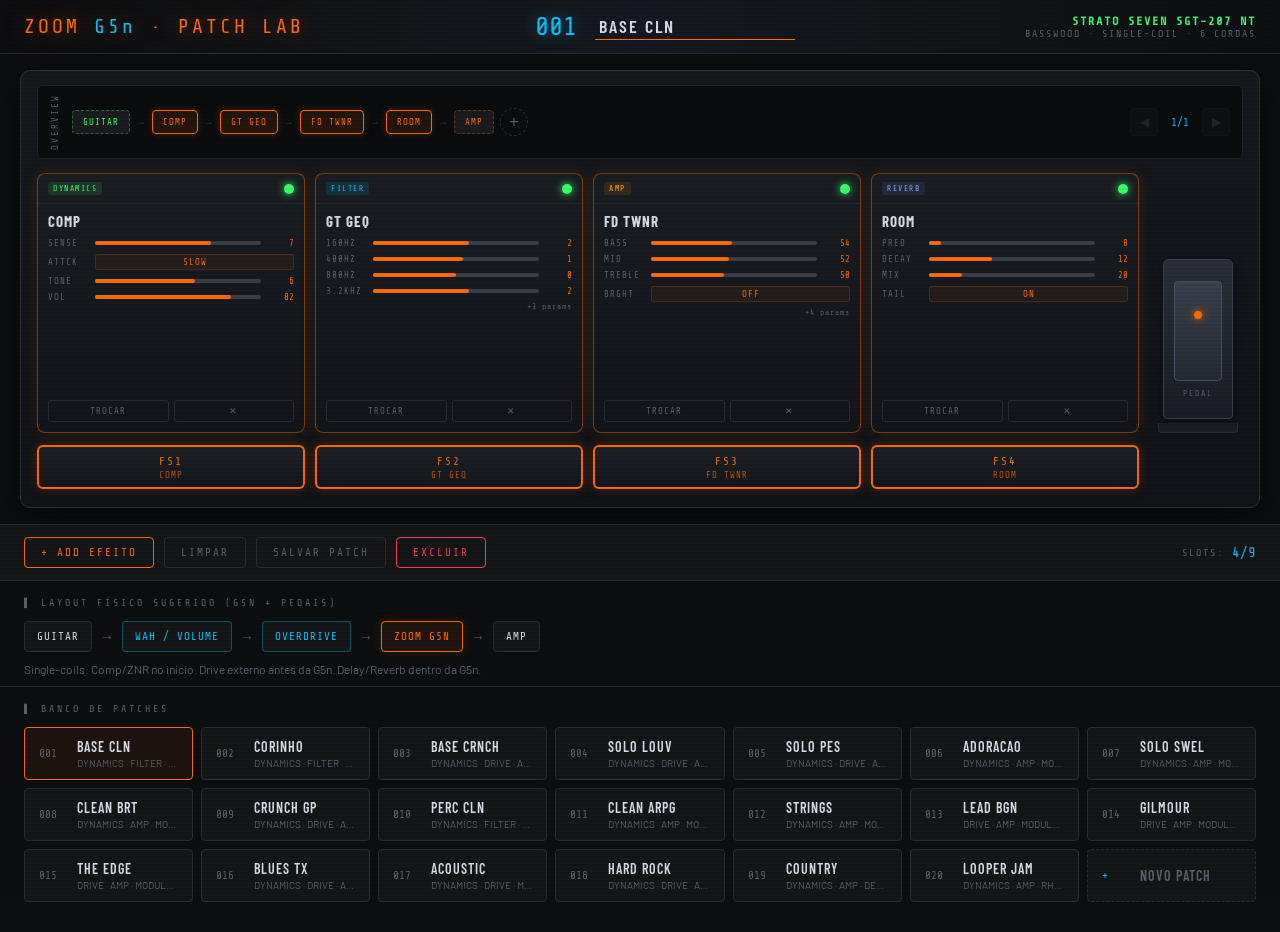
==== commit 9ca8510d: "Add files via upload" ====
--- a/index.html
+++ b/index.html
@@ -18,15 +18,6 @@
       BASSWOOD · SINGLE-COIL · 6 CORDAS
     </div>
   </header>
-
-  <!-- Banco de patches em carrossel (acima da cadeia) -->
-  <section class="patch-bank">
-    <div class="patch-bank-header">
-      <div class="section-title">▌ BANCO DE PATCHES</div>
-      <div class="patch-carousel-hint">← deslize →</div>
-    </div>
-    <div class="patch-list" id="patchList"></div>
-  </section>
 
   <section class="hw-panel">
     <div class="overview-bar">
@@ -62,6 +53,23 @@
     </div>
   </div>
 
+  <section class="board-tip">
+    <div class="section-title">▌ LAYOUT FÍSICO SUGERIDO (G5n + pedais)</div>
+    <div class="board-flow">
+      <span class="board-node">GUITAR</span><span class="board-arrow">→</span>
+      <span class="board-node ext">WAH / VOLUME</span><span class="board-arrow">→</span>
+      <span class="board-node ext">OVERDRIVE</span><span class="board-arrow">→</span>
+      <span class="board-node g5n">ZOOM G5n</span><span class="board-arrow">→</span>
+      <span class="board-node">AMP</span>
+    </div>
+    <p class="board-note">Single-coils: Comp/ZNR no início. Drive externo antes da G5n. Delay/Reverb dentro da G5n.</p>
+  </section>
+
+  <section class="patch-bank">
+    <div class="section-title">▌ BANCO DE PATCHES</div>
+    <div class="patch-list" id="patchList"></div>
+  </section>
+
   <div class="modal-overlay hidden" id="modalOverlay">
     <div class="modal" role="dialog" aria-modal="true">
       <div class="modal-header">
--- a/styles.css
+++ b/styles.css
@@ -99,98 +99,6 @@
 .btn.primary:hover{background:var(--accent);color:#000}
 .btn.danger{border-color:var(--red);color:var(--red)}
 .btn.danger:hover{background:var(--red);color:#fff}
-/* Banco de patches – carrossel horizontal */
-.patch-bank{
-  padding:10px 0 8px;
-  border-bottom:1px solid var(--border);
-  background:var(--panel);
-}
-.patch-bank-header{
-  display:flex;
-  align-items:center;
-  justify-content:space-between;
-  padding:0 20px 6px;
-}
-.section-title{
-  font-family:var(--mono);
-  font-size:10px;
-  letter-spacing:3px;
-  color:var(--muted);
-  text-transform:uppercase;
-  margin:0;
-}
-.patch-carousel-hint{
-  font-family:var(--mono);
-  font-size:9px;
-  letter-spacing:1px;
-  color:var(--muted);
-  opacity:.7;
-}
-.patch-list{
-  display:flex;
-  gap:8px;
-  overflow-x:auto;
-  overflow-y:hidden;
-  padding:4px 16px 10px;
-  scroll-snap-type:x mandatory;
-  -webkit-overflow-scrolling:touch;
-  scrollbar-width:thin;
-  scrollbar-color:var(--border) transparent;
-}
-.patch-list::-webkit-scrollbar{height:4px}
-.patch-list::-webkit-scrollbar-track{background:transparent}
-.patch-list::-webkit-scrollbar-thumb{background:var(--border);border-radius:2px}
-.patch-item{
-  flex:0 0 auto;
-  width:148px;
-  background:var(--panel2);
-  border:1px solid var(--border);
-  border-radius:6px;
-  padding:10px 12px;
-  cursor:pointer;
-  display:flex;
-  align-items:center;
-  gap:8px;
-  scroll-snap-align:start;
-  transition:.15s;
-}
-.patch-item:hover{border-color:var(--accent2)}
-.patch-item.active{
-  border-color:var(--accent);
-  background:rgba(255,107,0,.1);
-  box-shadow:0 0 12px rgba(255,107,0,.15);
-}
-.patch-num-small{
-  font-family:var(--mono);
-  font-size:11px;
-  color:var(--muted);
-  min-width:26px;
-}
-.patch-item.active .patch-num-small{color:var(--accent)}
-.patch-item-info{flex:1;min-width:0}
-.patch-item-name{
-  font-family:var(--cond);
-  font-size:13px;
-  font-weight:600;
-  letter-spacing:1px;
-  text-transform:uppercase;
-  white-space:nowrap;
-  overflow:hidden;
-  text-overflow:ellipsis;
-}
-.patch-item-fx{
-  font-size:9px;
-  color:var(--muted);
-  white-space:nowrap;
-  overflow:hidden;
-  text-overflow:ellipsis;
-  margin-top:2px;
-}
-.patch-item.new-patch{border-style:dashed}
-.patch-item.new-patch .patch-num-small{color:var(--accent2)}
-.patch-item.new-patch .patch-item-name{color:var(--muted)}
-
-/* Board tip (mantido no CSS caso volte a ser usado) */
 .board-tip{padding:16px 24px 8px;border-top:1px solid var(--border)}
 .board-flow{display:flex;align-items:center;gap:8px;flex-wrap:wrap;margin:10px 0 8px}
 .board-node{font-family:var(--mono);font-size:11px;letter-spacing:1px;padding:8px 12px;border-radius:4px;border:1px solid var(--border);background:var(--panel);color:var(--text);text-transform:uppercase}
@@ -198,6 +106,19 @@
 .board-node.g5n{border-color:var(--accent);color:var(--accent);background:rgba(255,107,0,.08);box-shadow:0 0 12px rgba(255,107,0,.15)}
 .board-arrow{color:var(--muted);font-size:14px}
 .board-note{font-size:12px;color:var(--muted);line-height:1.5;max-width:900px}
+.patch-bank{padding:16px 24px 32px;border-top:1px solid var(--border)}
+.section-title{font-family:var(--mono);font-size:10px;letter-spacing:3px;color:var(--muted);text-transform:uppercase;margin-bottom:12px}
+.patch-list{display:grid;grid-template-columns:repeat(auto-fill,minmax(168px,1fr));gap:8px}
+.patch-item{background:var(--panel);border:1px solid var(--border);border-radius:4px;padding:10px 14px;cursor:pointer;display:flex;align-items:center;gap:10px}
+.patch-item:hover{border-color:var(--accent2)}
+.patch-item.active{border-color:var(--accent);background:rgba(255,107,0,.07)}
+.patch-num-small{font-family:var(--mono);font-size:11px;color:var(--muted);min-width:28px}
+.patch-item-info{flex:1;min-width:0}
+.patch-item-name{font-family:var(--cond);font-size:14px;font-weight:600;letter-spacing:1px;text-transform:uppercase;white-space:nowrap;overflow:hidden;text-overflow:ellipsis}
+.patch-item-fx{font-size:10px;color:var(--muted);white-space:nowrap;overflow:hidden;text-overflow:ellipsis;margin-top:2px}
+.patch-item.new-patch{border-style:dashed}
+.patch-item.new-patch .patch-num-small{color:var(--accent2)}
+.patch-item.new-patch .patch-item-name{color:var(--muted)}
 .modal-overlay{position:fixed;inset:0;background:rgba(0,0,0,.85);z-index:1000;display:flex;align-items:center;justify-content:center;padding:20px;backdrop-filter:blur(4px)}
 .modal-overlay.hidden{display:none}
 .modal{background:var(--panel);border:1px solid var(--border);border-radius:8px;width:100%;max-width:800px;max-height:84vh;overflow-y:auto;box-shadow:0 24px 64px rgba(0,0,0,.7)}
@@ -222,209 +143,5 @@
 .fx-option-params{font-family:var(--mono);font-size:8px;color:var(--border);letter-spacing:1px;text-transform:uppercase}
 .toast{position:fixed;bottom:28px;left:50%;transform:translateX(-50%) translateY(20px);background:var(--panel2);border:1px solid var(--green);color:var(--green);font-family:var(--mono);font-size:12px;letter-spacing:2px;padding:10px 22px;border-radius:4px;z-index:9000;opacity:0;transition:.25s;pointer-events:none;text-transform:uppercase}
 .toast.show{opacity:1;transform:translateX(-50%) translateY(0)}
-/* ── Responsive ── */
-
-@media (max-width: 1100px) {
-  .units-grid { grid-template-columns: repeat(2, 1fr); }
-  .fs-row { grid-template-columns: repeat(2, 1fr); padding-right: 0; }
-  .exp-pedal { display: none; }
-}
-
-@media (max-width: 800px) {
-  .topbar { padding: 10px 16px; gap: 10px; }
-  .logo { font-size: 16px; letter-spacing: 2px; }
-  .patch-num { font-size: 22px; min-width: 40px; }
-  .patch-name-input { width: 160px; font-size: 16px; }
-  .hw-panel { margin: 12px 14px; padding: 12px; }
-  .overview-bar { gap: 8px; padding: 6px 10px; min-height: 46px; }
-  .ov-node { font-size: 8px; padding: 5px 8px; }
-  .units-grid { gap: 8px; }
-  .unit-card { min-height: 240px; }
-  .controls-row { padding: 10px 16px; gap: 8px; }
-  .btn { padding: 7px 12px; font-size: 10px; letter-spacing: 1.5px; }
-  .patch-bank-header { padding: 0 14px 6px; }
-  .patch-list { padding: 4px 12px 10px; }
-  .patch-item { width: 136px; }
-  .modal { max-height: 90vh; }
-}
-
-/* Mobile – 2 colunas nos units + carrossel */
-@media (max-width: 640px) {
-  .topbar {
-    padding: 8px 12px;
-    flex-direction: column;
-    align-items: stretch;
-    gap: 8px;
-  }
-  .logo {
-    font-size: 14px;
-    letter-spacing: 1.5px;
-    text-align: center;
-  }
-  .patch-name-area { justify-content: center; gap: 10px; }
-  .patch-num { font-size: 20px; min-width: 36px; }
-  .patch-name-input {
-    width: 140px;
-    font-size: 15px;
-    text-align: center;
-  }
-  .guitar-badge { display: none; }
-
-  .patch-bank-header { padding: 0 12px 4px; }
-  .section-title { font-size: 9px; letter-spacing: 2px; }
-  .patch-carousel-hint { font-size: 8px; }
-  .patch-list { padding: 4px 10px 8px; gap: 6px; }
-  .patch-item { width: 128px; padding: 8px 10px; }
-  .patch-item-name { font-size: 12px; }
-  .patch-item-fx { font-size: 8px; }
-
-  .hw-panel {
-    margin: 8px 10px;
-    padding: 10px;
-    border-radius: 8px;
-  }
-  .overview-bar {
-    flex-wrap: wrap;
-    gap: 6px;
-    padding: 6px 8px;
-    min-height: auto;
-  }
-  .overview-label {
-    writing-mode: horizontal-tb;
-    transform: none;
-    font-size: 8px;
-    width: 100%;
-    text-align: center;
-    letter-spacing: 1.5px;
-  }
-  .overview-chain { width: 100%; justify-content: flex-start; order: 2; }
-  .overview-nav { width: 100%; justify-content: center; order: 3; }
-
-  /* 2 colunas no mobile */
-  .units-grid {
-    grid-template-columns: repeat(2, 1fr);
-    gap: 8px;
-  }
-  .unit-card { min-height: 210px; }
-  .unit-name { font-size: 13px; }
-  .knob-label { width: 34px; font-size: 8px; }
-  .knob-val { width: 24px; font-size: 8px; }
-  .knob-select { font-size: 8px; }
-
-  .fs-row {
-    grid-template-columns: repeat(2, 1fr);
-    gap: 8px;
-    margin-top: 10px;
-    padding-right: 0;
-  }
-  .fs-btn { height: 40px; font-size: 10px; }
-  .fs-btn .fs-name { font-size: 8px; }
-
-  .controls-row {
-    padding: 10px 12px;
-    gap: 6px;
-    justify-content: center;
-  }
-  .slot-counter {
-    margin-left: 0;
-    width: 100%;
-    justify-content: center;
-    order: -1;
-    margin-bottom: 4px;
-  }
-  .btn {
-    padding: 8px 10px;
-    font-size: 10px;
-    letter-spacing: 1px;
-    flex: 1 1 auto;
-    min-width: 0;
-    text-align: center;
-  }
-
-  .modal-overlay { padding: 10px; }
-  .modal { max-height: 92vh; border-radius: 6px; }
-  .modal-header { padding: 12px 14px; }
-  .modal-title { font-size: 15px; }
-  .modal-search { padding: 10px 14px 0; }
-  .fx-search-input { padding: 9px 12px; font-size: 12px; }
-  .modal-cats { padding: 10px 14px; gap: 5px; }
-  .cat-filter-btn { font-size: 8px; padding: 3px 8px; }
-  .fx-grid {
-    grid-template-columns: 1fr;
-    gap: 6px;
-    padding: 12px 14px;
-  }
-  .fx-option { padding: 10px 12px; }
-  .fx-option-name { font-size: 14px; }
-  .fx-option-desc { font-size: 10px; }
-
-  .toast {
-    font-size: 11px;
-    padding: 8px 16px;
-    bottom: 16px;
-    max-width: 90%;
-    text-align: center;
-  }
-}
-
-@media (max-width: 400px) {
-  .topbar { padding: 6px 10px; gap: 6px; }
-  .logo { font-size: 12px; letter-spacing: 1px; }
-  .patch-num { font-size: 18px; min-width: 32px; }
-  .patch-name-input { width: 120px; font-size: 13px; letter-spacing: 1px; }
-
-  .patch-bank-header { padding: 0 10px 4px; }
-  .patch-list { padding: 4px 8px 8px; gap: 5px; }
-  .patch-item { width: 118px; padding: 7px 8px; }
-  .patch-item-name { font-size: 11px; }
-  .patch-num-small { font-size: 10px; min-width: 22px; }
-
-  .hw-panel { margin: 6px 8px; padding: 8px; }
-  .overview-bar { padding: 5px 6px; gap: 4px; }
-  .ov-node { font-size: 7px; padding: 4px 6px; letter-spacing: 0.5px; }
-  .ov-arrow { font-size: 8px; }
-  .ov-nav-btn { width: 24px; height: 24px; font-size: 10px; }
-  .ov-page { font-size: 10px; min-width: 28px; }
-
-  .units-grid { gap: 6px; }
-  .unit-card { min-height: 190px; border-radius: 6px; }
-  .unit-header { padding: 6px 8px; }
-  .unit-name { font-size: 12px; padding: 6px 8px 2px; }
-  .unit-knobs { padding: 2px 8px 6px; gap: 5px; }
-  .knob-label { width: 30px; font-size: 7px; }
-  .knob-val { width: 22px; font-size: 7px; }
-  .knob-select { font-size: 7px; padding: 1px 3px; }
-  .unit-actions { padding: 0 8px 8px; gap: 4px; }
-  .unit-action-btn { font-size: 8px; padding: 4px 4px; }
-
-  .fs-row { gap: 6px; margin-top: 8px; }
-  .fs-btn { height: 36px; font-size: 9px; letter-spacing: 1px; }
-  .fs-btn .fs-name { font-size: 7px; }
-
-  .controls-row { padding: 8px 10px; gap: 5px; }
-  .btn { padding: 7px 6px; font-size: 9px; letter-spacing: 0.5px; }
-  .slot-counter-label { font-size: 9px; }
-  .slot-counter-val { font-size: 12px; }
-
-  .modal-overlay { padding: 6px; }
-  .modal-header { padding: 10px 12px; }
-  .modal-title { font-size: 14px; letter-spacing: 1px; }
-  .modal-search { padding: 8px 12px 0; }
-  .fx-search-input { padding: 8px 10px; font-size: 11px; }
-  .modal-cats { padding: 8px 12px; gap: 4px; }
-  .cat-filter-btn { font-size: 7px; padding: 3px 6px; }
-  .fx-grid { padding: 10px 12px; gap: 5px; }
-  .fx-option { padding: 8px 10px; }
-  .fx-option-name { font-size: 13px; }
-  .fx-option-desc { font-size: 9px; }
-  .fx-option-params { font-size: 7px; }
-}
-
-@media (max-width: 340px) {
-  .logo { font-size: 11px; }
-  .patch-name-input { width: 100px; font-size: 12px; }
-  .btn { font-size: 8px; padding: 6px 4px; }
-  .unit-card { min-height: 180px; }
-  .unit-name { font-size: 11px; }
-  .patch-item { width: 110px; }
-}
+@media(max-width:1100px){.units-grid{grid-template-columns:repeat(2,1fr)}.fs-row{grid-template-columns:repeat(2,1fr);padding-right:0}.exp-pedal{display:none}}
+@media(max-width:640px){.topbar{padding:10px 14px}.hw-panel{margin:10px;padding:10px}.units-grid{grid-template-columns:1fr}.guitar-badge{display:none}.patch-name-input{width:120px}}
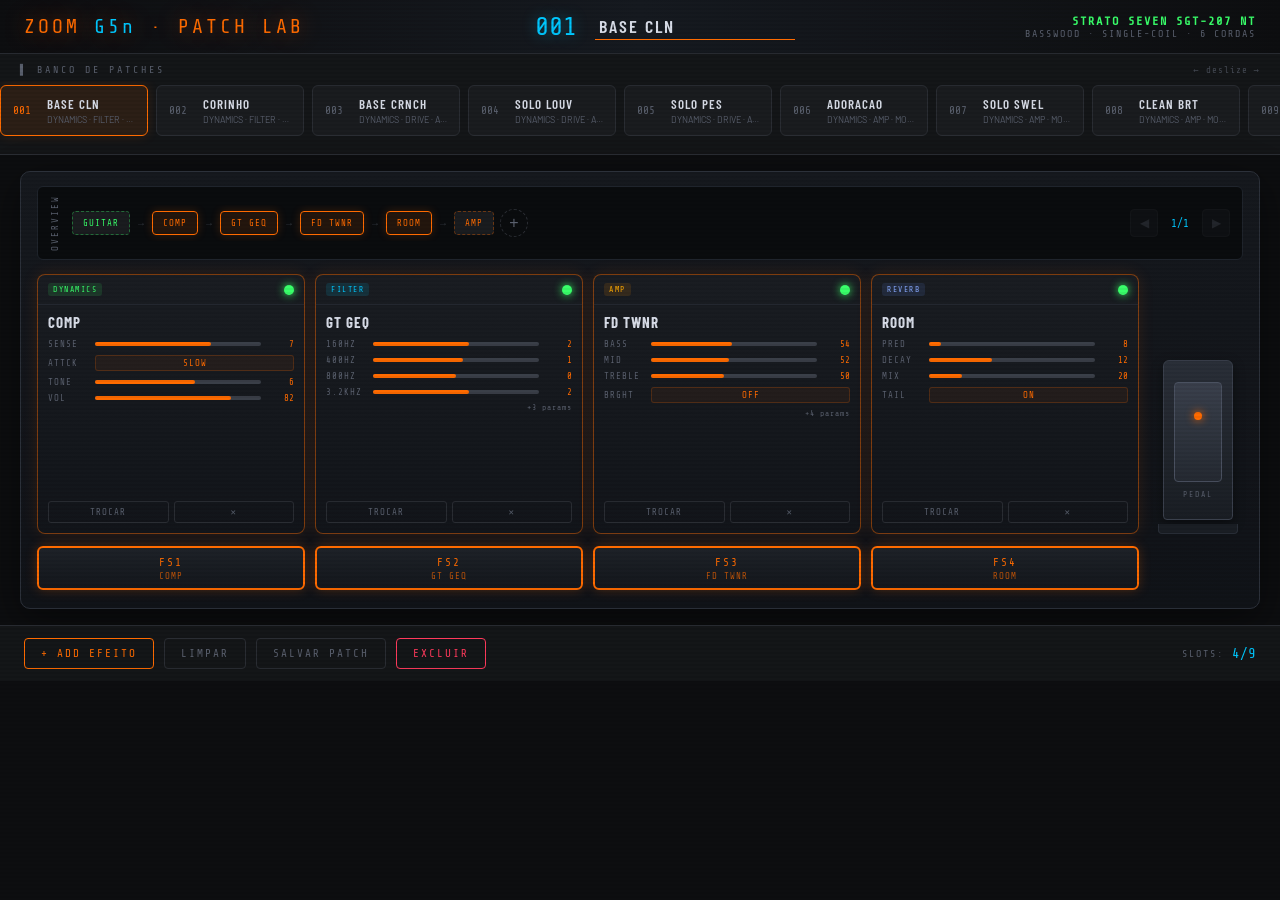
==== commit 1ab958a2: "Add files via upload" ====
--- a/index.html
+++ b/index.html
@@ -18,6 +18,15 @@
       BASSWOOD · SINGLE-COIL · 6 CORDAS
     </div>
   </header>
+
+  <!-- Banco de patches em carrossel (acima da cadeia) -->
+  <section class="patch-bank">
+    <div class="patch-bank-header">
+      <div class="section-title">▌ BANCO DE PATCHES</div>
+      <div class="patch-carousel-hint">← deslize →</div>
+    </div>
+    <div class="patch-list" id="patchList"></div>
+  </section>
 
   <section class="hw-panel">
     <div class="overview-bar">
@@ -53,23 +62,6 @@
     </div>
   </div>
 
-  <section class="board-tip">
-    <div class="section-title">▌ LAYOUT FÍSICO SUGERIDO (G5n + pedais)</div>
-    <div class="board-flow">
-      <span class="board-node">GUITAR</span><span class="board-arrow">→</span>
-      <span class="board-node ext">WAH / VOLUME</span><span class="board-arrow">→</span>
-      <span class="board-node ext">OVERDRIVE</span><span class="board-arrow">→</span>
-      <span class="board-node g5n">ZOOM G5n</span><span class="board-arrow">→</span>
-      <span class="board-node">AMP</span>
-    </div>
-    <p class="board-note">Single-coils: Comp/ZNR no início. Drive externo antes da G5n. Delay/Reverb dentro da G5n.</p>
-  </section>
-
-  <section class="patch-bank">
-    <div class="section-title">▌ BANCO DE PATCHES</div>
-    <div class="patch-list" id="patchList"></div>
-  </section>
-
   <div class="modal-overlay hidden" id="modalOverlay">
     <div class="modal" role="dialog" aria-modal="true">
       <div class="modal-header">
--- a/styles.css
+++ b/styles.css
@@ -13,6 +13,98 @@
 .patch-name-input{background:transparent;border:none;border-bottom:1px solid var(--accent);color:var(--text);font-family:var(--cond);font-size:18px;font-weight:600;letter-spacing:2px;text-transform:uppercase;width:200px;outline:none;padding:2px 4px}
 .patch-name-input:focus{border-bottom-color:var(--accent2)}
 .patch-name-input::placeholder{color:var(--muted)}
+
+/* Banco de patches – carrossel horizontal */
+.patch-bank{
+  padding:10px 0 8px;
+  border-bottom:1px solid var(--border);
+  background:var(--panel);
+}
+.patch-bank-header{
+  display:flex;
+  align-items:center;
+  justify-content:space-between;
+  padding:0 20px 6px;
+}
+.section-title{
+  font-family:var(--mono);
+  font-size:10px;
+  letter-spacing:3px;
+  color:var(--muted);
+  text-transform:uppercase;
+  margin:0;
+}
+.patch-carousel-hint{
+  font-family:var(--mono);
+  font-size:9px;
+  letter-spacing:1px;
+  color:var(--muted);
+  opacity:.7;
+}
+.patch-list{
+  display:flex;
+  gap:8px;
+  overflow-x:auto;
+  overflow-y:hidden;
+  padding:4px 16px 10px;
+  scroll-snap-type:x mandatory;
+  -webkit-overflow-scrolling:touch;
+  scrollbar-width:thin;
+  scrollbar-color:var(--border) transparent;
+}
+.patch-list::-webkit-scrollbar{height:4px}
+.patch-list::-webkit-scrollbar-track{background:transparent}
+.patch-list::-webkit-scrollbar-thumb{background:var(--border);border-radius:2px}
+.patch-item{
+  flex:0 0 auto;
+  width:148px;
+  background:var(--panel2);
+  border:1px solid var(--border);
+  border-radius:6px;
+  padding:10px 12px;
+  cursor:pointer;
+  display:flex;
+  align-items:center;
+  gap:8px;
+  scroll-snap-align:start;
+  transition:.15s;
+}
+.patch-item:hover{border-color:var(--accent2)}
+.patch-item.active{
+  border-color:var(--accent);
+  background:rgba(255,107,0,.1);
+  box-shadow:0 0 12px rgba(255,107,0,.15);
+}
+.patch-num-small{
+  font-family:var(--mono);
+  font-size:11px;
+  color:var(--muted);
+  min-width:26px;
+}
+.patch-item.active .patch-num-small{color:var(--accent)}
+.patch-item-info{flex:1;min-width:0}
+.patch-item-name{
+  font-family:var(--cond);
+  font-size:13px;
+  font-weight:600;
+  letter-spacing:1px;
+  text-transform:uppercase;
+  white-space:nowrap;
+  overflow:hidden;
+  text-overflow:ellipsis;
+}
+.patch-item-fx{
+  font-size:9px;
+  color:var(--muted);
+  white-space:nowrap;
+  overflow:hidden;
+  text-overflow:ellipsis;
+  margin-top:2px;
+}
+.patch-item.new-patch{border-style:dashed}
+.patch-item.new-patch .patch-num-small{color:var(--accent2)}
+.patch-item.new-patch .patch-item-name{color:var(--muted)}
+
 .hw-panel{margin:16px 20px;background:linear-gradient(180deg,#16191e,#101318);border:1px solid #2c313a;border-radius:10px;box-shadow:0 12px 40px rgba(0,0,0,.45);padding:14px 16px 18px}
 .overview-bar{display:flex;align-items:center;gap:12px;background:#0a0c0e;border:1px solid #1f242c;border-radius:6px;padding:8px 12px;margin-bottom:14px;min-height:52px}
 .overview-label{font-family:var(--mono);font-size:9px;letter-spacing:2px;color:var(--muted);writing-mode:vertical-rl;transform:rotate(180deg);flex-shrink:0}
@@ -99,26 +191,7 @@
 .btn.primary:hover{background:var(--accent);color:#000}
 .btn.danger{border-color:var(--red);color:var(--red)}
 .btn.danger:hover{background:var(--red);color:#fff}
-.board-tip{padding:16px 24px 8px;border-top:1px solid var(--border)}
-.board-flow{display:flex;align-items:center;gap:8px;flex-wrap:wrap;margin:10px 0 8px}
-.board-node{font-family:var(--mono);font-size:11px;letter-spacing:1px;padding:8px 12px;border-radius:4px;border:1px solid var(--border);background:var(--panel);color:var(--text);text-transform:uppercase}
-.board-node.ext{border-color:rgba(0,200,255,.35);color:var(--accent2)}
-.board-node.g5n{border-color:var(--accent);color:var(--accent);background:rgba(255,107,0,.08);box-shadow:0 0 12px rgba(255,107,0,.15)}
-.board-arrow{color:var(--muted);font-size:14px}
-.board-note{font-size:12px;color:var(--muted);line-height:1.5;max-width:900px}
-.patch-bank{padding:16px 24px 32px;border-top:1px solid var(--border)}
-.section-title{font-family:var(--mono);font-size:10px;letter-spacing:3px;color:var(--muted);text-transform:uppercase;margin-bottom:12px}
-.patch-list{display:grid;grid-template-columns:repeat(auto-fill,minmax(168px,1fr));gap:8px}
-.patch-item{background:var(--panel);border:1px solid var(--border);border-radius:4px;padding:10px 14px;cursor:pointer;display:flex;align-items:center;gap:10px}
-.patch-item:hover{border-color:var(--accent2)}
-.patch-item.active{border-color:var(--accent);background:rgba(255,107,0,.07)}
-.patch-num-small{font-family:var(--mono);font-size:11px;color:var(--muted);min-width:28px}
-.patch-item-info{flex:1;min-width:0}
-.patch-item-name{font-family:var(--cond);font-size:14px;font-weight:600;letter-spacing:1px;text-transform:uppercase;white-space:nowrap;overflow:hidden;text-overflow:ellipsis}
-.patch-item-fx{font-size:10px;color:var(--muted);white-space:nowrap;overflow:hidden;text-overflow:ellipsis;margin-top:2px}
-.patch-item.new-patch{border-style:dashed}
-.patch-item.new-patch .patch-num-small{color:var(--accent2)}
-.patch-item.new-patch .patch-item-name{color:var(--muted)}
+
 .modal-overlay{position:fixed;inset:0;background:rgba(0,0,0,.85);z-index:1000;display:flex;align-items:center;justify-content:center;padding:20px;backdrop-filter:blur(4px)}
 .modal-overlay.hidden{display:none}
 .modal{background:var(--panel);border:1px solid var(--border);border-radius:8px;width:100%;max-width:800px;max-height:84vh;overflow-y:auto;box-shadow:0 24px 64px rgba(0,0,0,.7)}
@@ -143,5 +216,214 @@
 .fx-option-params{font-family:var(--mono);font-size:8px;color:var(--border);letter-spacing:1px;text-transform:uppercase}
 .toast{position:fixed;bottom:28px;left:50%;transform:translateX(-50%) translateY(20px);background:var(--panel2);border:1px solid var(--green);color:var(--green);font-family:var(--mono);font-size:12px;letter-spacing:2px;padding:10px 22px;border-radius:4px;z-index:9000;opacity:0;transition:.25s;pointer-events:none;text-transform:uppercase}
 .toast.show{opacity:1;transform:translateX(-50%) translateY(0)}
-@media(max-width:1100px){.units-grid{grid-template-columns:repeat(2,1fr)}.fs-row{grid-template-columns:repeat(2,1fr);padding-right:0}.exp-pedal{display:none}}
-@media(max-width:640px){.topbar{padding:10px 14px}.hw-panel{margin:10px;padding:10px}.units-grid{grid-template-columns:1fr}.guitar-badge{display:none}.patch-name-input{width:120px}}
+
+/* ── Responsive ── */
+
+/* Tablet / small desktop – 2 colunas */
+@media (max-width: 1100px) {
+  .units-grid { grid-template-columns: repeat(2, 1fr); }
+  .fs-row { grid-template-columns: repeat(2, 1fr); padding-right: 0; }
+  .exp-pedal { display: none; }
+}
+
+@media (max-width: 800px) {
+  .topbar { padding: 10px 16px; gap: 10px; }
+  .logo { font-size: 16px; letter-spacing: 2px; }
+  .patch-num { font-size: 22px; min-width: 40px; }
+  .patch-name-input { width: 160px; font-size: 16px; }
+  .hw-panel { margin: 12px 14px; padding: 12px; }
+  .overview-bar { gap: 8px; padding: 6px 10px; min-height: 46px; }
+  .ov-node { font-size: 8px; padding: 5px 8px; }
+  .units-grid { gap: 8px; }
+  .unit-card { min-height: 240px; }
+  .controls-row { padding: 10px 16px; gap: 8px; }
+  .btn { padding: 7px 12px; font-size: 10px; letter-spacing: 1.5px; }
+  .patch-bank-header { padding: 0 14px 6px; }
+  .patch-list { padding: 4px 12px 10px; }
+  .patch-item { width: 136px; }
+  .modal { max-height: 90vh; }
+}
+
+/* Mobile – mantém 2 colunas nos units (igual tablet) + carrossel */
+@media (max-width: 640px) {
+  .topbar {
+    padding: 8px 12px;
+    flex-direction: column;
+    align-items: stretch;
+    gap: 8px;
+  }
+  .logo {
+    font-size: 14px;
+    letter-spacing: 1.5px;
+    text-align: center;
+  }
+  .patch-name-area { justify-content: center; gap: 10px; }
+  .patch-num { font-size: 20px; min-width: 36px; }
+  .patch-name-input {
+    width: 140px;
+    font-size: 15px;
+    text-align: center;
+  }
+  .guitar-badge { display: none; }
+
+  .patch-bank-header { padding: 0 12px 4px; }
+  .section-title { font-size: 9px; letter-spacing: 2px; }
+  .patch-carousel-hint { font-size: 8px; }
+  .patch-list { padding: 4px 10px 8px; gap: 6px; }
+  .patch-item { width: 128px; padding: 8px 10px; }
+  .patch-item-name { font-size: 12px; }
+  .patch-item-fx { font-size: 8px; }
+
+  .hw-panel {
+    margin: 8px 10px;
+    padding: 10px;
+    border-radius: 8px;
+  }
+  .overview-bar {
+    flex-wrap: wrap;
+    gap: 6px;
+    padding: 6px 8px;
+    min-height: auto;
+  }
+  .overview-label {
+    writing-mode: horizontal-tb;
+    transform: none;
+    font-size: 8px;
+    width: 100%;
+    text-align: center;
+    letter-spacing: 1.5px;
+  }
+  .overview-chain { width: 100%; justify-content: flex-start; order: 2; }
+  .overview-nav { width: 100%; justify-content: center; order: 3; }
+
+  /* 2 colunas no mobile – igual tablet */
+  .units-grid {
+    grid-template-columns: repeat(2, 1fr);
+    gap: 8px;
+  }
+  .unit-card { min-height: 210px; }
+  .unit-name { font-size: 13px; }
+  .knob-label { width: 34px; font-size: 8px; }
+  .knob-val { width: 24px; font-size: 8px; }
+  .knob-select { font-size: 8px; }
+
+  .fs-row {
+    grid-template-columns: repeat(2, 1fr);
+    gap: 8px;
+    margin-top: 10px;
+    padding-right: 0;
+  }
+  .fs-btn { height: 40px; font-size: 10px; }
+  .fs-btn .fs-name { font-size: 8px; }
+
+  .controls-row {
+    padding: 10px 12px;
+    gap: 6px;
+    justify-content: center;
+  }
+  .slot-counter {
+    margin-left: 0;
+    width: 100%;
+    justify-content: center;
+    order: -1;
+    margin-bottom: 4px;
+  }
+  .btn {
+    padding: 8px 10px;
+    font-size: 10px;
+    letter-spacing: 1px;
+    flex: 1 1 auto;
+    min-width: 0;
+    text-align: center;
+  }
+
+  .modal-overlay { padding: 10px; }
+  .modal { max-height: 92vh; border-radius: 6px; }
+  .modal-header { padding: 12px 14px; }
+  .modal-title { font-size: 15px; }
+  .modal-search { padding: 10px 14px 0; }
+  .fx-search-input { padding: 9px 12px; font-size: 12px; }
+  .modal-cats { padding: 10px 14px; gap: 5px; }
+  .cat-filter-btn { font-size: 8px; padding: 3px 8px; }
+  .fx-grid {
+    grid-template-columns: 1fr;
+    gap: 6px;
+    padding: 12px 14px;
+  }
+  .fx-option { padding: 10px 12px; }
+  .fx-option-name { font-size: 14px; }
+  .fx-option-desc { font-size: 10px; }
+
+  .toast {
+    font-size: 11px;
+    padding: 8px 16px;
+    bottom: 16px;
+    max-width: 90%;
+    text-align: center;
+  }
+}
+
+@media (max-width: 400px) {
+  .topbar { padding: 6px 10px; gap: 6px; }
+  .logo { font-size: 12px; letter-spacing: 1px; }
+  .patch-num { font-size: 18px; min-width: 32px; }
+  .patch-name-input { width: 120px; font-size: 13px; letter-spacing: 1px; }
+
+  .patch-bank-header { padding: 0 10px 4px; }
+  .patch-list { padding: 4px 8px 8px; gap: 5px; }
+  .patch-item { width: 118px; padding: 7px 8px; }
+  .patch-item-name { font-size: 11px; }
+  .patch-num-small { font-size: 10px; min-width: 22px; }
+
+  .hw-panel { margin: 6px 8px; padding: 8px; }
+  .overview-bar { padding: 5px 6px; gap: 4px; }
+  .ov-node { font-size: 7px; padding: 4px 6px; letter-spacing: 0.5px; }
+  .ov-arrow { font-size: 8px; }
+  .ov-nav-btn { width: 24px; height: 24px; font-size: 10px; }
+  .ov-page { font-size: 10px; min-width: 28px; }
+
+  .units-grid {
+    grid-template-columns: repeat(2, 1fr);
+    gap: 6px;
+  }
+  .unit-card { min-height: 190px; border-radius: 6px; }
+  .unit-header { padding: 6px 8px; }
+  .unit-name { font-size: 12px; padding: 6px 8px 2px; }
+  .unit-knobs { padding: 2px 8px 6px; gap: 5px; }
+  .knob-label { width: 30px; font-size: 7px; }
+  .knob-val { width: 22px; font-size: 7px; }
+  .knob-select { font-size: 7px; padding: 1px 3px; }
+  .unit-actions { padding: 0 8px 8px; gap: 4px; }
+  .unit-action-btn { font-size: 8px; padding: 4px 4px; }
+
+  .fs-row { gap: 6px; margin-top: 8px; }
+  .fs-btn { height: 36px; font-size: 9px; letter-spacing: 1px; }
+  .fs-btn .fs-name { font-size: 7px; }
+
+  .controls-row { padding: 8px 10px; gap: 5px; }
+  .btn { padding: 7px 6px; font-size: 9px; letter-spacing: 0.5px; }
+  .slot-counter-label { font-size: 9px; }
+  .slot-counter-val { font-size: 12px; }
+
+  .modal-overlay { padding: 6px; }
+  .modal-header { padding: 10px 12px; }
+  .modal-title { font-size: 14px; letter-spacing: 1px; }
+  .modal-search { padding: 8px 12px 0; }
+  .fx-search-input { padding: 8px 10px; font-size: 11px; }
+  .modal-cats { padding: 8px 12px; gap: 4px; }
+  .cat-filter-btn { font-size: 7px; padding: 3px 6px; }
+  .fx-grid { padding: 10px 12px; gap: 5px; }
+  .fx-option { padding: 8px 10px; }
+  .fx-option-name { font-size: 13px; }
+  .fx-option-desc { font-size: 9px; }
+  .fx-option-params { font-size: 7px; }
+}
+
+@media (max-width: 340px) {
+  .logo { font-size: 11px; }
+  .patch-name-input { width: 100px; font-size: 12px; }
+  .btn { font-size: 8px; padding: 6px 4px; }
+  .unit-card { min-height: 180px; }
+  .unit-name { font-size: 11px; }
+  .patch-item { width: 110px; }
+}
